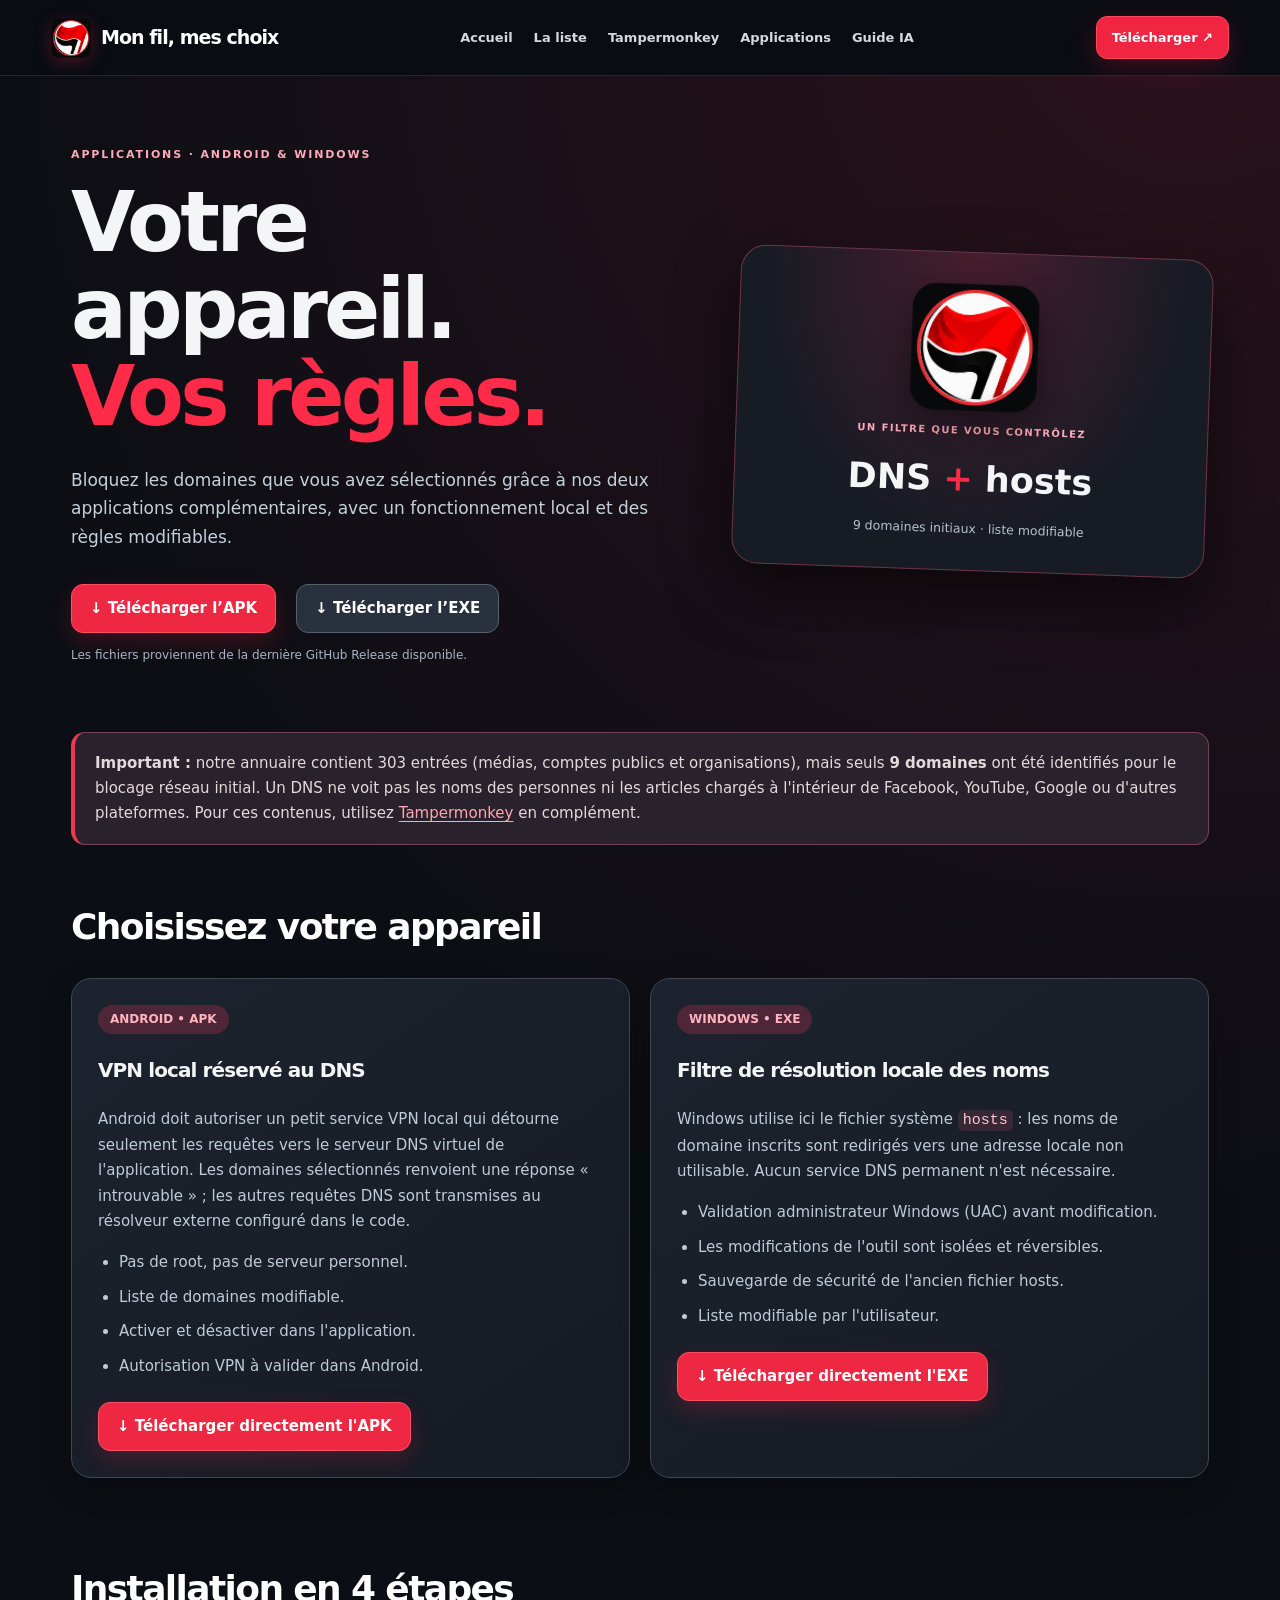
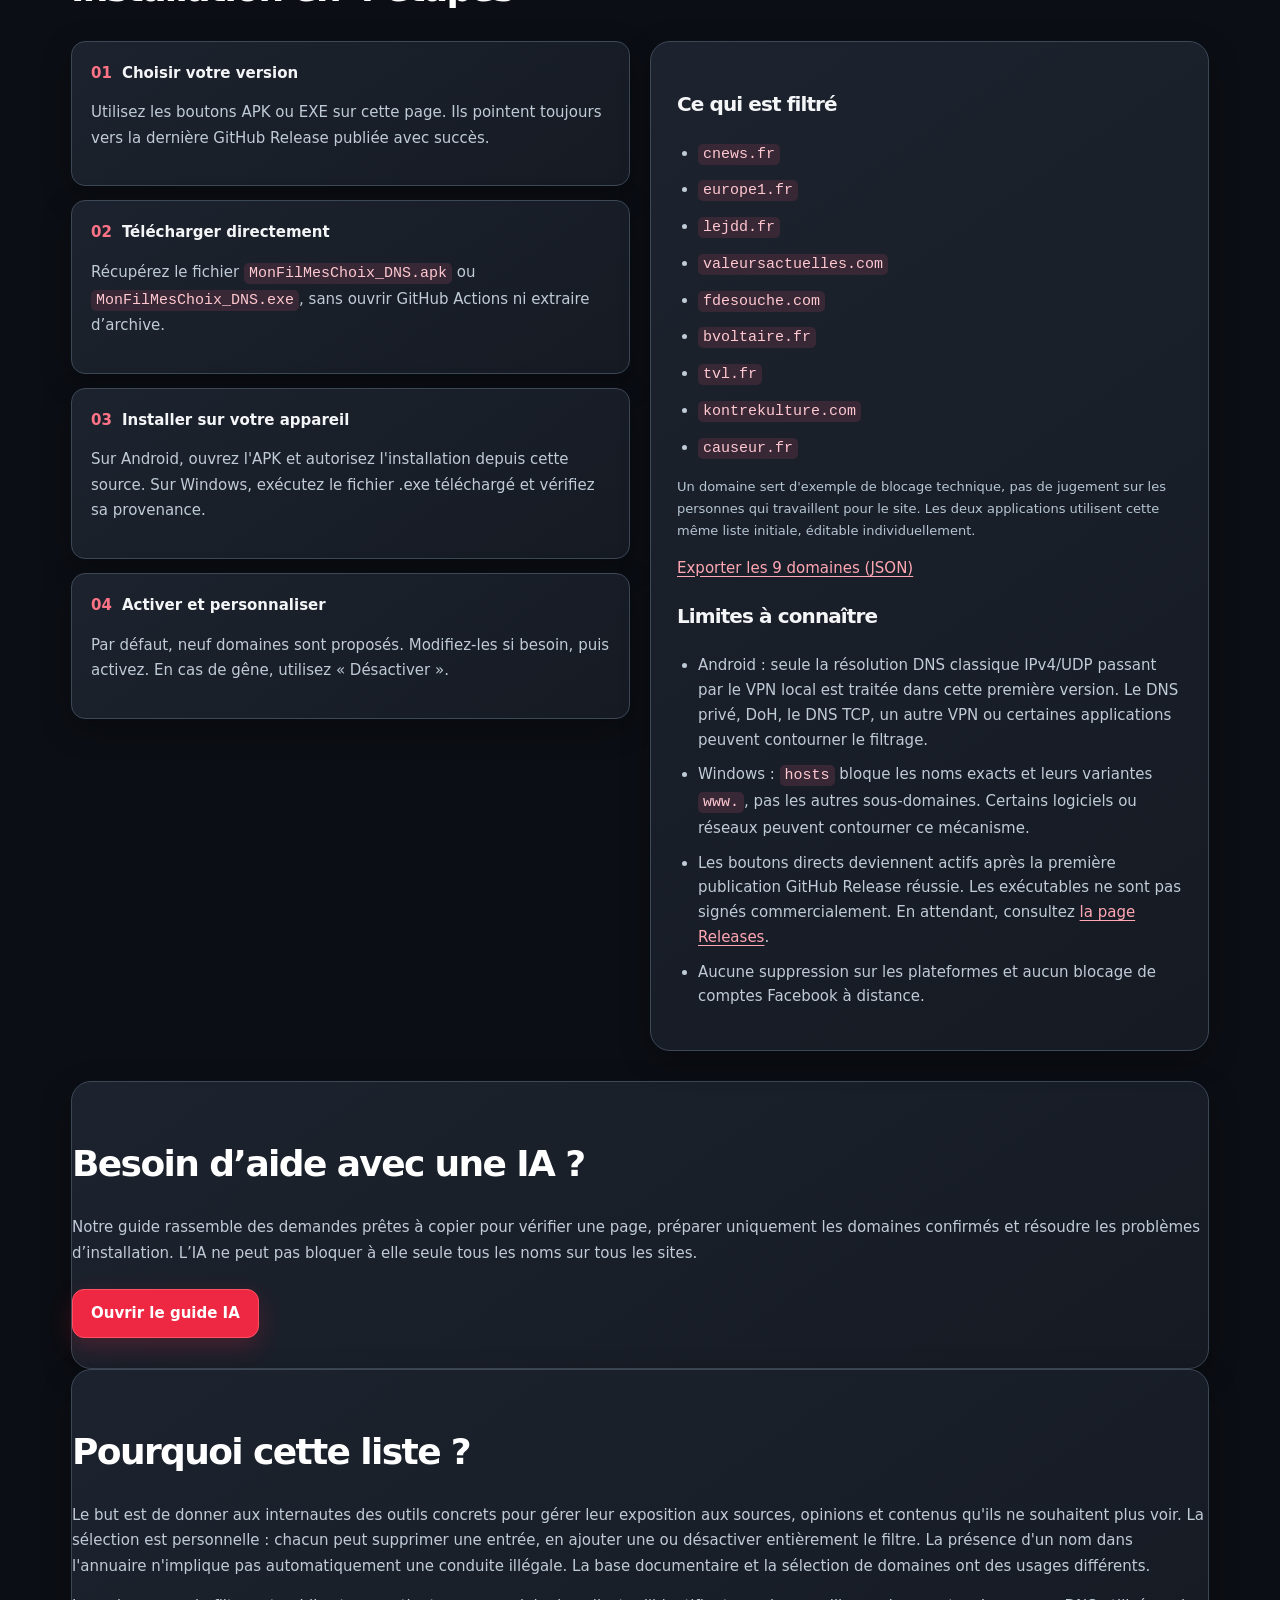
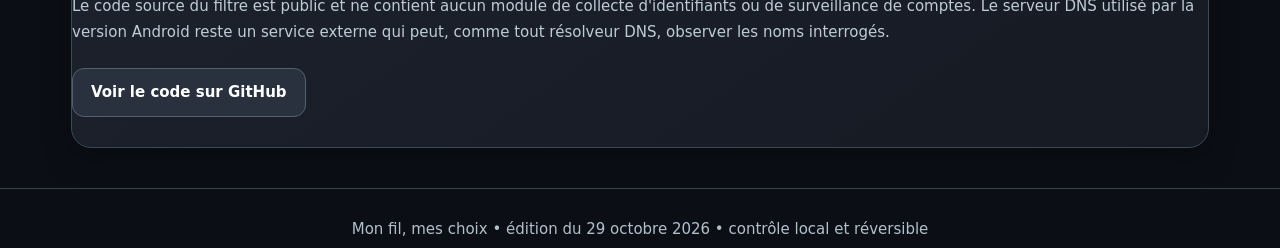
==== site/dns.html @ 210cee13 "v8 - refonte graphique complete du site web" ====
<!doctype html>
<html lang="fr">
<head>
<meta charset="utf-8"><meta name="viewport" content="width=device-width,initial-scale=1">
<title>Applications DNS — Mon fil, mes choix</title>
<link rel="icon" type="image/png" href="./assets/favicon.png">
<meta name="description" content="Installer le filtre de domaines Mon fil, mes choix sur Android et Windows, et comprendre les limites du DNS.">
<style>
:root{color-scheme:dark;--ink:#ecf7ff;--mut:#afc4d0;--mint:#70ebc9;--bg:#0b1320;--panel:#142638;--line:#2b4355}
*{box-sizing:border-box}html{scroll-behavior:smooth}body{margin:0;background:radial-gradient(circle at 90% 0%,#1d4251,transparent 38%),radial-gradient(circle at 0% 20%,#282447,transparent 40%),var(--bg);color:var(--ink);font:16px/1.65 system-ui,Segoe UI,sans-serif}
a{color:var(--mint)}nav,.shell{max-width:1080px;margin:auto;padding:20px 24px}.top{border-bottom:1px solid #39526766;background:#0c1926d9}.top nav{display:flex;justify-content:space-between;gap:12px;align-items:center;flex-wrap:wrap}.logo{font-weight:900;letter-spacing:1px;text-decoration:none;color:#eafbf7}.small{font-size:13px;color:var(--mut)}.eyebrow{color:var(--mint);font-size:12px;letter-spacing:.15em;text-transform:uppercase;font-weight:800}h1{font-size:clamp(35px,6vw,64px);letter-spacing:-.05em;line-height:1.07;max-width:950px;margin:15px 0 24px}h2{font-size:clamp(23px,4vw,36px);letter-spacing:-.025em;line-height:1.2}h3{font-size:20px}p{color:#c2d3dd}.lead{font-size:19px;max-width:740px}.hero{padding-top:72px;padding-bottom:45px}.panel,.card{background:linear-gradient(140deg,#173044ee,#152233ee);border:1px solid var(--line);border-radius:20px;padding:26px}.grid{display:grid;grid-template-columns:repeat(auto-fit,minmax(295px,1fr));gap:20px}.tag{display:inline-block;border-radius:99px;color:#92f4d8;background:#18483f;padding:5px 12px;font-size:12px;font-weight:800}.list{padding-left:21px}.list li{margin-bottom:10px;color:#c9d9e3}.button{display:inline-block;background:var(--mint);border-radius:11px;color:#07241e;padding:12px 18px;text-decoration:none;font-weight:800;margin:8px 10px 0 0}.secondary{background:#2a3e54;color:#fff}.notice{border-left:4px solid #f0bf6a;background:#37301e70;padding:18px 20px;border-radius:7px}.guide{counter-reset:step}.guide section{counter-increment:step;margin-bottom:14px;padding:19px;border:1px solid var(--line);border-radius:14px;background:#142638}.guide section::before{content:'0' counter(step);color:var(--mint);font-weight:900;margin-right:10px}code{background:#172e46;padding:2px 5px;border-radius:5px;color:#b9f5e3}footer{border-top:1px solid var(--line);padding:28px 24px;text-align:center;color:#a4bccc;margin-top:40px}.space{padding:30px 0}@media(max-width:600px){.hero{padding-top:40px}.panel,.card{padding:20px}}
</style>
<meta name="theme-color" content="#0b0e13"><link rel="stylesheet" href="./assets/v8-theme.css">
</head>
<body class="v8 v8-dns">
<header class="v8-header"><div class="v8-wrap v8-header-inner">
  <a class="v8-brand" href="./" aria-label="Mon fil, mes choix — Accueil"><img src="./assets/icone_antifa.png" alt="" width="42" height="42"><span>Mon fil, <strong>mes choix</strong></span></a>
  <nav class="v8-nav" aria-label="Navigation principale"><a href="./">Accueil</a><a href="./#annuaire">La liste</a><a href="./#tampermonkey">Tampermonkey</a><a href="./dns.html">Applications</a><a href="./ia.html">Guide IA</a></nav>
  <a class="v8-header-cta" href="./#applications">Télécharger <span aria-hidden="true">↗</span></a>
  <details class="v8-mobile-nav"><summary aria-label="Ouvrir le menu de navigation"><span></span><span></span><span></span></summary><nav aria-label="Navigation mobile"><a href="./">Accueil</a><a href="./#annuaire">Liste de filtrage</a><a href="./#tampermonkey">Tampermonkey</a><a href="./dns.html">APK et EXE</a><a href="./ia.html">Guide IA</a></nav></details>
</div></header>
<main class="shell">
<header class="hero v8-subhero"><div class="v8-subhero-grid"><div>
 <div class="eyebrow">APPLICATIONS · ANDROID & WINDOWS</div><h1>Votre appareil.<br><em>Vos règles.</em></h1>
 <p class="lead">Bloquez les domaines que vous avez sélectionnés grâce à nos deux applications complémentaires, avec un fonctionnement local et des règles modifiables.</p>
 <div class="v8-subhero-actions"><a class="button" href="https://github.com/janintibo-art/mon-fil-mes-choix/releases/latest/download/MonFilMesChoix_DNS.apk" rel="noopener noreferrer">↓ Télécharger l’APK</a><a class="button secondary" href="https://github.com/janintibo-art/mon-fil-mes-choix/releases/latest/download/MonFilMesChoix_DNS.exe" rel="noopener noreferrer">↓ Télécharger l’EXE</a></div>
 <p class="v8-subhero-small">Les fichiers proviennent de la dernière GitHub Release disponible.</p></div>
 <div class="v8-download-illustration"><img src="./assets/icone_antifa.png" alt="Emblème rouge et noir du projet" width="148" height="148"><span>UN FILTRE QUE VOUS CONTRÔLEZ</span><strong>DNS <i>+</i> hosts</strong><small>9 domaines initiaux · liste modifiable</small></div></div></header>
<div class="notice"><strong>Important :</strong> notre annuaire contient 303 entrées (médias, comptes publics et organisations), mais seuls <strong>9 domaines</strong> ont été identifiés pour le blocage réseau initial. Un DNS ne voit pas les noms des personnes ni les articles chargés à l'intérieur de Facebook, YouTube, Google ou d'autres plateformes. Pour ces contenus, utilisez <a href="./#tampermonkey">Tampermonkey</a> en complément.</div>
<section class="space" id="appareils"><h2>Choisissez votre appareil</h2><div class="grid"><article class="card" id="android"><span class="tag">ANDROID • APK</span><h3>VPN local réservé au DNS</h3><p>Android doit autoriser un petit service VPN local qui détourne seulement les requêtes vers le serveur DNS virtuel de l'application. Les domaines sélectionnés renvoient une réponse « introuvable » ; les autres requêtes DNS sont transmises au résolveur externe configuré dans le code.</p><ul class="list"><li>Pas de root, pas de serveur personnel.</li><li>Liste de domaines modifiable.</li><li>Activer et désactiver dans l'application.</li><li>Autorisation VPN à valider dans Android.</li></ul><a class="button" href="https://github.com/janintibo-art/mon-fil-mes-choix/releases/latest/download/MonFilMesChoix_DNS.apk" rel="noopener noreferrer">↓ Télécharger directement l'APK</a></article><article class="card" id="windows"><span class="tag">WINDOWS • EXE</span><h3>Filtre de résolution locale des noms</h3><p>Windows utilise ici le fichier système <code>hosts</code> : les noms de domaine inscrits sont redirigés vers une adresse locale non utilisable. Aucun service DNS permanent n'est nécessaire.</p><ul class="list"><li>Validation administrateur Windows (UAC) avant modification.</li><li>Les modifications de l'outil sont isolées et réversibles.</li><li>Sauvegarde de sécurité de l'ancien fichier hosts.</li><li>Liste modifiable par l'utilisateur.</li></ul><a class="button" href="https://github.com/janintibo-art/mon-fil-mes-choix/releases/latest/download/MonFilMesChoix_DNS.exe" rel="noopener noreferrer">↓ Télécharger directement l'EXE</a></article></div></section>
<section class="space"><h2>Installation en 4 étapes</h2><div class="grid"><div class="guide"><section><strong>Choisir votre version</strong><p>Utilisez les boutons APK ou EXE sur cette page. Ils pointent toujours vers la dernière GitHub Release publiée avec succès.</p></section><section><strong>Télécharger directement</strong><p>Récupérez le fichier <code>MonFilMesChoix_DNS.apk</code> ou <code>MonFilMesChoix_DNS.exe</code>, sans ouvrir GitHub Actions ni extraire d’archive.</p></section><section><strong>Installer sur votre appareil</strong><p>Sur Android, ouvrez l'APK et autorisez l'installation depuis cette source. Sur Windows, exécutez le fichier .exe téléchargé et vérifiez sa provenance.</p></section><section><strong>Activer et personnaliser</strong><p>Par défaut, neuf domaines sont proposés. Modifiez-les si besoin, puis activez. En cas de gêne, utilisez « Désactiver ».</p></section></div><div class="panel"><h3>Ce qui est filtré</h3><div id="domains"></div><p class="small">Un domaine sert d'exemple de blocage technique, pas de jugement sur les personnes qui travaillent pour le site. Les deux applications utilisent cette même liste initiale, éditable individuellement.</p><a href="./domaines_v1.json" download>Exporter les 9 domaines (JSON)</a><h3>Limites à connaître</h3><ul class="list"><li>Android : seule la résolution DNS classique IPv4/UDP passant par le VPN local est traitée dans cette première version. Le DNS privé, DoH, le DNS TCP, un autre VPN ou certaines applications peuvent contourner le filtrage.</li><li>Windows : <code>hosts</code> bloque les noms exacts et leurs variantes <code>www.</code>, pas les autres sous-domaines. Certains logiciels ou réseaux peuvent contourner ce mécanisme.</li><li>Les boutons directs deviennent actifs après la première publication GitHub Release réussie. Les exécutables ne sont pas signés commercialement. En attendant, consultez <a href="https://github.com/janintibo-art/mon-fil-mes-choix/releases">la page Releases</a>.</li><li>Aucune suppression sur les plateformes et aucun blocage de comptes Facebook à distance.</li></ul></div></div></section>
<section class="space panel"><h2>Besoin d’aide avec une IA ?</h2><p>Notre guide rassemble des demandes prêtes à copier pour vérifier une page, préparer uniquement les domaines confirmés et résoudre les problèmes d’installation. L’IA ne peut pas bloquer à elle seule tous les noms sur tous les sites.</p><a class="button" href="./ia.html">Ouvrir le guide IA</a></section>
<section class="space panel"><h2>Pourquoi cette liste ?</h2><p>Le but est de donner aux internautes des outils concrets pour gérer leur exposition aux sources, opinions et contenus qu'ils ne souhaitent plus voir. La sélection est personnelle : chacun peut supprimer une entrée, en ajouter une ou désactiver entièrement le filtre. La présence d'un nom dans l'annuaire n'implique pas automatiquement une conduite illégale. La base documentaire et la sélection de domaines ont des usages différents.</p><p>Le code source du filtre est public et ne contient aucun module de collecte d'identifiants ou de surveillance de comptes. Le serveur DNS utilisé par la version Android reste un service externe qui peut, comme tout résolveur DNS, observer les noms interrogés.</p><a class="button secondary" href="https://github.com/janintibo-art/mon-fil-mes-choix">Voir le code sur GitHub</a></section>
</main><footer>Mon fil, mes choix • édition du 29 octobre 2026 • contrôle local et réversible</footer>
<script>
fetch('./domaines_v1.json').then(r=>r.json()).then(items=>{document.getElementById('domains').innerHTML='<ul class="list">'+items.map(x=>'<li><code>'+String(x.host).replaceAll('&','&amp;').replaceAll('<','&lt;')+'</code></li>').join('')+'</ul>';}).catch(()=>{document.getElementById('domains').textContent='La liste de domaines est disponible dans le dépôt GitHub.';});
</script>
</body></html>
---- site/assets/v8-theme.css ----
/* MON FIL, MES CHOIX — V8. Un thème partage entre les trois pages. */
:root{color-scheme:dark;--bg:#0b0e14;--ink:#f4f5f7;--mid:#aeb9c5;--paper:#171d26;--line:#39424e;--navy:#090c12;--lime:#ef2943;--teal:#ff687c;--shadow:0 22px 55px #0005}
html{scroll-behavior:smooth;scroll-padding-top:90px}
body.v8{background:radial-gradient(circle at 94% 0,#48152238,transparent 35%),#0b0e14;color:#f4f5f7;font:15px/1.65 system-ui,-apple-system,"Segoe UI",sans-serif;min-width:320px}
body.v8 *{box-sizing:border-box}
body.v8 a{color:#ffa7b3;text-underline-offset:3px}
body.v8 h1,body.v8 h2,body.v8 h3{font-family:system-ui,-apple-system,"Segoe UI",sans-serif;font-weight:850;letter-spacing:-.045em}
body.v8 h2{color:#fff}body.v8 p{line-height:1.7}
body.v8 :is(a,button,input,select,summary,textarea):focus-visible{outline:3px solid #ff8395;outline-offset:3px}
.v8-header{position:sticky;top:0;z-index:60;background:#0a0d13f2;border-bottom:1px solid #ffffff1c;backdrop-filter:blur(19px)}
.v8-wrap{max-width:1230px;margin:auto;padding:0 26px}
.v8-header-inner{min-height:75px;display:flex;gap:20px;align-items:center;justify-content:space-between}
.v8-brand{display:flex;align-items:center;gap:10px;color:#fff!important;text-decoration:none!important;font-size:19px;letter-spacing:-.05em;font-weight:850;white-space:nowrap}
.v8-brand img{width:40px;height:40px;object-fit:contain;filter:drop-shadow(0 4px 8px #fa293f40)}
.v8-nav{display:flex;gap:21px;align-items:center}.v8-nav a{color:#d5d8e0!important;font-size:13px;font-weight:700;text-decoration:none;white-space:nowrap}.v8-nav a:hover{color:#fff!important}
.v8-header-cta{background:#ef2541;border:1px solid #ff475e;border-radius:11px;padding:10px 15px;color:white!important;text-decoration:none!important;font-size:13px;font-weight:800;white-space:nowrap;box-shadow:0 9px 26px #f51d3e35}
.v8-mobile-nav{position:relative;display:none}.v8-mobile-nav summary{list-style:none;cursor:pointer;border:1px solid #515762;border-radius:10px;width:43px;height:40px;display:grid;place-content:center;gap:5px}.v8-mobile-nav summary::-webkit-details-marker{display:none}.v8-mobile-nav summary span{display:block;background:#fff;border-radius:3px;width:19px;height:2px}
.v8-mobile-nav nav{position:absolute;right:0;top:49px;min-width:220px;display:grid;gap:3px;padding:10px;background:#20252f;border-radius:13px;border:1px solid #4c525e;box-shadow:0 22px 44px #000a}.v8-mobile-nav nav a{display:block;color:#fff!important;text-decoration:none;padding:10px;border-radius:7px}.v8-mobile-nav nav a:hover{background:#ffffff15}
/* ACCUEIL / BANNIERE */
.v8-home .shell{max-width:1230px}.v8-home .hero{position:relative;overflow:hidden;background:radial-gradient(ellipse at 78% 44%,#b319324f,transparent 47%),linear-gradient(115deg,#080b11,#16131c 75%,#38111a)}
.v8-home .hero:before{content:"";position:absolute;inset:0;pointer-events:none;background:repeating-linear-gradient(145deg,transparent 0 90px,#d2293810 92px 93px)}
.v8-home .hero-in.v8-hero-grid{display:grid;grid-template-columns:1.1fr .9fr;align-items:center;gap:34px;padding:84px 0 102px}.v8-home .hero-in:after{display:none}
.v8-home .eyebrow,.v8 .eyebrow{color:#ffaab6;letter-spacing:.17em;font-size:11px}.v8-home .eyebrow:before,.v8 .eyebrow:before{background:#fd334d}
.v8-home .hero h1{font-size:clamp(60px,8.4vw,112px);line-height:.98;letter-spacing:-.09em;max-width:none;margin:20px 0 23px;font-weight:950;text-shadow:0 8px 40px #0006}.v8-home .hero h1 em,.v8-subhero h1 em{font-style:normal;color:#ff2b48}
.v8-home .hero-lead{font-size:17px;max-width:620px;color:#d0d5e0;line-height:1.72}.v8-home .hero-lead strong{color:#fff}.v8-home .hero-actions{display:flex;flex-wrap:wrap;gap:10px}
body.v8 .btn{border-radius:11px;font-weight:800;font-size:13px;min-height:47px;transition:transform .2s,filter .2s}body.v8 .btn:hover{transform:translateY(-2px);filter:brightness(1.1)}
body.v8 .btn-primary{color:#fff;background:#ed2541;border:1px solid #fb4d61;box-shadow:0 10px 26px #f52a4036}body.v8 .btn-ghost,body.v8 .btn-outline-white{color:#fff;border:1px solid #65717c;background:#202631}
.v8-hero-foot{display:flex;flex-wrap:wrap;gap:8px 20px;color:#b4becb;font-size:12px;font-weight:700;margin-top:30px}
.v8-hero-visual{min-height:430px;position:relative;display:grid;place-items:center}.v8-flag-glow{position:absolute;inset:5%;background:radial-gradient(ellipse,#dd263d80,transparent 67%);filter:blur(40px)}
.v8-monitor{position:relative;width:min(100%,453px);transform:perspective(1000px) rotateY(-7deg);background:linear-gradient(160deg,#1d2430,#0d1118);border:1px solid #667080;border-radius:23px;overflow:hidden;box-shadow:0 30px 76px #000a,0 0 0 7px #0e1219,0 0 64px #ef284138}
.v8-window-head{height:42px;background:#10151d;border-bottom:1px solid #3b4350;padding:0 14px;display:flex;align-items:center;justify-content:space-between;font-size:11px;font-weight:750;color:#d0d8e0}.v8-window-dots{display:flex;gap:5px}.v8-window-dots i{width:9px;height:9px;background:#ff3150;border-radius:50%}.v8-window-dots i:nth-child(2){background:#edbe5a}.v8-window-dots i:nth-child(3){background:#66727f}
.v8-window-content{padding:22px}.v8-window-title{display:flex;gap:15px;align-items:center;margin-bottom:17px}.v8-window-title img{object-fit:contain;background:#0d1015;border:1px solid #434b56;border-radius:15px}.v8-window-title strong{display:block;font-size:23px;line-height:1.15;letter-spacing:-.04em}.v8-window-title small{display:block;color:#acb9c7;font-size:11px;margin-top:6px}
.v8-visual-rule{display:flex;align-items:center;gap:12px;background:#202832;border:1px solid #3f4954;border-radius:12px;padding:12px;margin:10px 0}.v8-visual-square{width:37px;height:37px;display:grid;place-items:center;flex-shrink:0;border-radius:9px;color:#ffb4c0;background:#542535;border:1px solid #753547;font-size:12px;font-weight:900}.v8-visual-rule strong{display:block;font-size:12px}.v8-visual-rule small{display:block;color:#acb8c5;font-size:10px;margin-top:3px}.v8-visual-arrow{margin-left:auto;color:#fd6e7f;font-size:21px}
.v8-float-note{position:absolute;right:0;bottom:-7px;background:#161a22;border:1px solid #555f6c;border-radius:30px;padding:8px 12px;color:#ccd5df;font-size:10px;box-shadow:0 12px 30px #0009}.v8-tiny-dot{display:inline-block;width:7px;height:7px;border-radius:100%;background:#ff304d;margin-right:7px}
/* QUATRE MODULES */
.v8-feature-section{padding:35px 0}.v8-section-top h2{font-size:clamp(29px,3.6vw,42px);margin:6px 0}.v8-section-top p{color:#adb7c4;margin:0 0 20px}.v8-feature-grid{display:grid;grid-template-columns:repeat(4,minmax(0,1fr));gap:14px}
.v8-feature-card{--accent:#fa4358;--glow:#662537;display:flex;flex-direction:column;gap:9px;min-height:271px;padding:20px;background:radial-gradient(ellipse at 0 0,var(--glow),transparent 54%),linear-gradient(150deg,#20262f,#121720);border:1px solid #3c434d;border-radius:18px;text-decoration:none!important;color:#b7c2cf!important;box-shadow:0 17px 37px #0004;transition:transform .2s,border-color .2s}.v8-feature-card:hover{transform:translateY(-4px);border-color:var(--accent)}
.v8-feature-card.card-violet{--accent:#b38aff;--glow:#322357}.v8-feature-card.card-green{--accent:#61d5ad;--glow:#104e42}.v8-feature-card.card-blue{--accent:#6faefa;--glow:#163b61}
.v8-feature-icon{display:grid;place-items:center;width:49px;height:49px;background:var(--glow);border:1px solid #ffffff35;border-radius:12px;color:#fff;font-size:26px;font-weight:950}.v8-feature-caption{font-size:10px;font-weight:900;letter-spacing:.13em;color:var(--accent)}.v8-feature-card>strong{color:#fff;font-size:18px;line-height:1.3;letter-spacing:-.04em}.v8-feature-card>span:not(.v8-feature-link):not(.v8-feature-icon):not(.v8-feature-caption){font-size:12px;line-height:1.6}.v8-feature-link{margin-top:auto;display:flex;justify-content:space-between;align-items:center;color:var(--accent)!important;font-size:12px;font-weight:850;padding-top:12px}.v8-feature-link b{font-size:19px}
/* SECTIONS EXISTANTES, LOGIQUE INCHANGEE */
.v8-home .paper,.v8-home .stat{background:linear-gradient(145deg,#1c222c,#131820);border:1px solid #3c4652;border-radius:19px;color:#edf0f5;box-shadow:0 15px 45px #0005}.v8-home .intro-grid{margin-top:15px;gap:17px}.v8-home .intro-card,.v8-home .note-card{padding:29px}.v8-home .note-card{background:linear-gradient(145deg,#331b25,#151923)}
.v8-home .kicker,.v8 .kicker{color:#ff8695}.v8-home .intro-card p,.v8-home .note-card p,.v8-home .rule{color:#b7c2cd}.v8-home .rule .num{background:#542635;color:#ffb3bc}.v8-home .stat strong{color:#fff}.v8-home .stat span{color:#b1bcc7}
.v8-home .section{padding:50px 0 8px}.v8-home .section-header h2{font-size:clamp(28px,3.5vw,42px)}.v8-home .section-intro{color:#adbac8}
.v8-home .how-card{min-height:255px}.v8-home .how-card p{color:#bec7d2}.v8-home .how-step{background:#572333;color:#ffc1c8;border-color:#754457}.v8-home .how-card a,.v8-home .entry-source a{color:#ff9aa7}
.v8-home .install-band{background:radial-gradient(circle at 88% 0,#ac1b3c55,transparent 50%),linear-gradient(115deg,#281820,#121824);border:1px solid #693848;box-shadow:0 18px 46px #0006}.v8-home .install-band p{color:#ccd3db}.v8-home .notice-note{background:#241d26;color:#d6ccd1;border:1px solid #62404c;border-left:4px solid #ed2c47}
.v8-home #ia-guidage .paper{border-color:#76374b!important}.v8-home .toolbar{top:78px;background:#171c26;box-shadow:0 9px 36px #0008}.v8-home .control label{color:#c3cdd8}.v8-home input[type=search],.v8-home select{background:#0f141c;color:#f4f5f7;border:1px solid #535d6c}.v8-home input::placeholder{color:#8896a6}
.v8-home .resultsbar,.v8-home .entry-meta,.v8-home .group-caption{color:#b4c1cd}.v8-home .resultsbar b{color:#fff}.v8-home .group{background:#161c25;border:1px solid #434c58;box-shadow:0 10px 30px #0003}.v8-home .group-title,.v8-home .entry-title{color:#fff}.v8-home .group-count{background:#313844;color:#e4e9f0}.v8-home .chev{border-color:#d9dce4}.v8-home .entries{background:#121820}.v8-home .entry{border-color:#343c47}.v8-home .entry-context{color:#bfccd6}.v8-home .slim{background:#222a35;color:#d0d9e1}
body.v8 .btn-light{background:#29313c;border:1px solid #586472;color:#fff}.v8-home .disclaimer{border:1px solid #563b46;border-left:4px solid #ee314a;background:#191f29;border-radius:15px;color:#bfcad4}.v8-home .disclaimer h3{color:#fff}.v8-home .disclaimer a{color:#ff9ea9}.v8-home footer{background:#0a0c11;border-top:1px solid #3d414c}.v8-home footer p{color:#b9c5d1}.v8-home footer a{color:#ffa9b4}
/* PAGE APPLICATIONS */
.v8-dns{background:radial-gradient(circle at 93% 0,#50152677,transparent 35%),#0b0e14!important;color:#f3f5f7!important}.v8-dns .shell{max-width:1190px;padding:0 26px}.v8-dns .v8-subhero{background:transparent;padding:70px 0 55px}
.v8-subhero-grid{display:grid;grid-template-columns:1fr .75fr;align-items:center;gap:35px}.v8-subhero h1{font-size:clamp(46px,6.6vw,83px);line-height:1.05;letter-spacing:-.075em;margin:15px 0 25px;max-width:700px}.v8-subhero .lead{font-size:17px;color:#c6d0da}.v8-subhero-actions{display:flex;gap:10px;flex-wrap:wrap;margin-top:24px}.v8-dns .button{background:#ee2843;color:#fff;display:inline-flex;align-items:center;justify-content:center;text-decoration:none;font-weight:850;border:1px solid #ff5065;min-height:46px;border-radius:12px;padding:11px 18px;box-shadow:0 9px 23px #fa234332}.v8-dns .button.secondary{background:#29313e;border-color:#56616f;box-shadow:none}.v8-subhero-small{font-size:12px;color:#a7b5c5!important}
.v8-download-illustration{min-height:300px;border:1px solid #6d3549;border-radius:26px;display:flex;flex-direction:column;align-items:center;justify-content:center;text-align:center;gap:11px;background:radial-gradient(ellipse at 50% 0,#bf23484c,transparent 65%),#171b24;box-shadow:0 25px 60px #0008;transform:rotate(2deg);padding:30px}.v8-download-illustration img{width:129px;height:129px;object-fit:contain;filter:drop-shadow(0 12px 20px #0007)}.v8-download-illustration span{color:#ffacb8;font-weight:900;font-size:10px;letter-spacing:.14em}.v8-download-illustration strong{font-size:35px}.v8-download-illustration i{font-style:normal;color:#ff2c48}.v8-download-illustration small{color:#b5c1ce}
.v8-dns .notice{background:#29212b;border:1px solid #744454;border-left:4px solid #ee3851;color:#e5d9dc;border-radius:14px}.v8-dns .panel,.v8-dns .card,.v8-dns .guide section{background:linear-gradient(145deg,#1d232e,#151a23);border:1px solid #3d4856;color:#f4f5f7;box-shadow:0 10px 30px #0004}.v8-dns p,.v8-dns .list li{color:#bfcbd7}.v8-dns .tag{background:#4e2637;color:#ffb3bf}.v8-dns .guide section:before{color:#ff7387}.v8-dns code{background:#382735;color:#ffc8d0}.v8-dns .small{color:#b6c6d4}.v8-dns footer{background:#0b0e14;border-top:1px solid #38424c;color:#b2c0cc}
/* GUIDE IA */
.v8-ai{background:#0b0e14!important;color:#f4f5f7!important}.v8-ai .hero{background:radial-gradient(circle at 84% 27%,#ac284555,transparent 44%),linear-gradient(135deg,#1c222c,#0c0f15);border-bottom:1px solid #383e49;padding:74px 0 84px}.v8-ai .hero h1{font-family:system-ui,sans-serif;font-weight:900;font-size:clamp(45px,6.8vw,79px);letter-spacing:-.075em;max-width:950px}.v8-ai .hero .lead{color:#ced7df}.v8-ai .btn{background:#ed2a45;border-color:#f84e65;color:#fff}.v8-ai .btn.secondary{background:#28313d;border-color:#526172;color:white}.v8-ai .section h2{font-family:system-ui,sans-serif;font-weight:850}.v8-ai .card,.v8-ai .tool{background:linear-gradient(145deg,#1c242e,#141a22);border:1px solid #414b56;color:#fff;box-shadow:0 10px 28px #0004}.v8-ai .card p,.v8-ai .tool li{color:#c4cdd9}.v8-ai .step-number{background:#5a2636;color:#ffc6cf}.v8-ai .tool .label{color:#ffacb8}.v8-ai .prompt-card{background:#1b212a;border:1px solid #474f5b;color:#fff}.v8-ai .prompt-card p{color:#c8d2dd}.v8-ai .prompt-card .type{color:#ff96a5}.v8-ai .prompt-card textarea{background:#111720;color:#f3f5f7;border:1px solid #536071}.v8-ai .notice{background:#301e28;color:#f2d3d8;border-left-color:#ef324e}.v8-ai .footer{background:#0c0e14;border-top:1px solid #393e49;color:#b3c1ca}.v8-ai .footer a{color:#ffabb8}
@media(max-width:1080px){.v8-header-inner{gap:13px}.v8-nav{gap:12px}.v8-brand{font-size:17px}.v8-header-cta{padding:9px 11px}.v8-home .hero-in.v8-hero-grid{gap:14px}.v8-home .hero h1{font-size:clamp(61px,8.5vw,90px)}.v8-feature-grid{grid-template-columns:repeat(2,minmax(0,1fr))}.v8-feature-card{min-height:225px}}
@media(max-width:810px){.v8-nav,.v8-header-cta{display:none}.v8-mobile-nav{display:block;margin-left:auto}.v8-header-inner{min-height:68px}.v8-home .hero-in.v8-hero-grid{grid-template-columns:1fr;gap:27px;padding:57px 17px 64px}.v8-hero-visual{min-height:340px}.v8-monitor{transform:none;max-width:465px}.v8-subhero-grid{grid-template-columns:1fr}.v8-download-illustration{min-height:215px;transform:none}.v8-ai .hero{padding:54px 0 63px}}
@media(max-width:540px){.v8-wrap,.v8-home .shell,.v8-dns .shell{padding-left:16px;padding-right:16px}.v8-header-inner{min-height:64px}.v8-brand{font-size:17px}.v8-brand img{width:36px;height:36px}.v8-home .hero-in.v8-hero-grid{padding:48px 16px 55px;gap:22px}.v8-home .hero h1{font-size:clamp(57px,14vw,74px)}.v8-home .hero-lead{font-size:15px}.v8-home .hero-actions .btn{flex:1 1 calc(50% - 10px);padding:10px 7px;white-space:nowrap;font-size:12px}.v8-home .hero-actions .btn:last-child{flex-basis:100%}.v8-hero-foot{font-size:10px;gap:7px 10px}.v8-hero-visual{min-height:0;padding-bottom:24px}.v8-monitor{width:100%}.v8-window-content{padding:15px}.v8-window-title img{width:54px;height:54px}.v8-window-title strong{font-size:19px}.v8-float-note{bottom:0;right:0;font-size:9px}.v8-feature-grid{grid-template-columns:1fr}.v8-feature-card{min-height:192px}.v8-home .intro-grid{margin-top:10px}.v8-home .intro-card,.v8-home .note-card{padding:21px}.v8-home .toolbar{position:static}.v8-home .stat{padding:13px}.v8-home .stats{gap:7px}.v8-home .stat strong{font-size:24px}.v8-home .stat span{font-size:10px}.v8-home .group-head{padding:15px}.v8-home .group-title{font-size:15px}.v8-dns .v8-subhero{padding-top:45px}.v8-subhero h1{font-size:clamp(46px,11.4vw,65px)}.v8-dns .button{width:100%}.v8-ai .wrap{width:calc(100% - 34px)}}
@media(prefers-reduced-motion:reduce){*,*:before,*:after{scroll-behavior:auto!important;transition:none!important}}
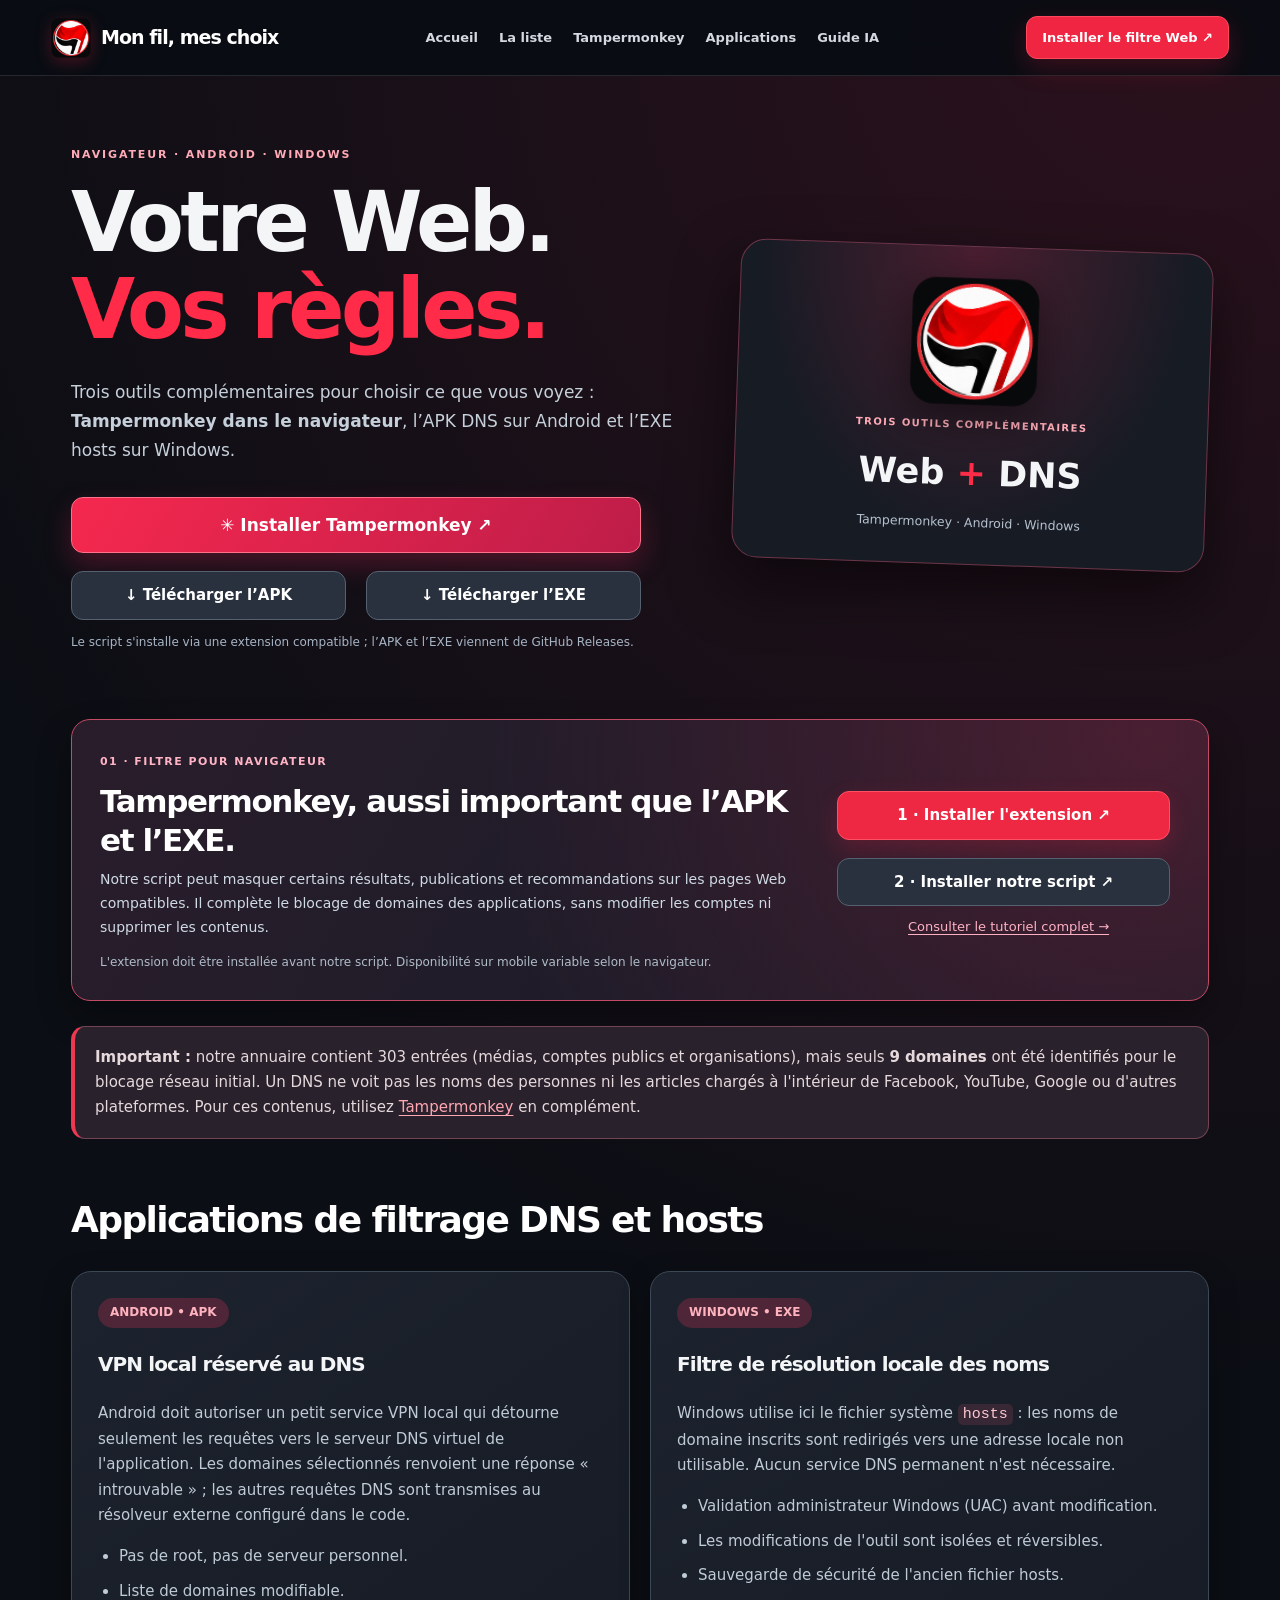
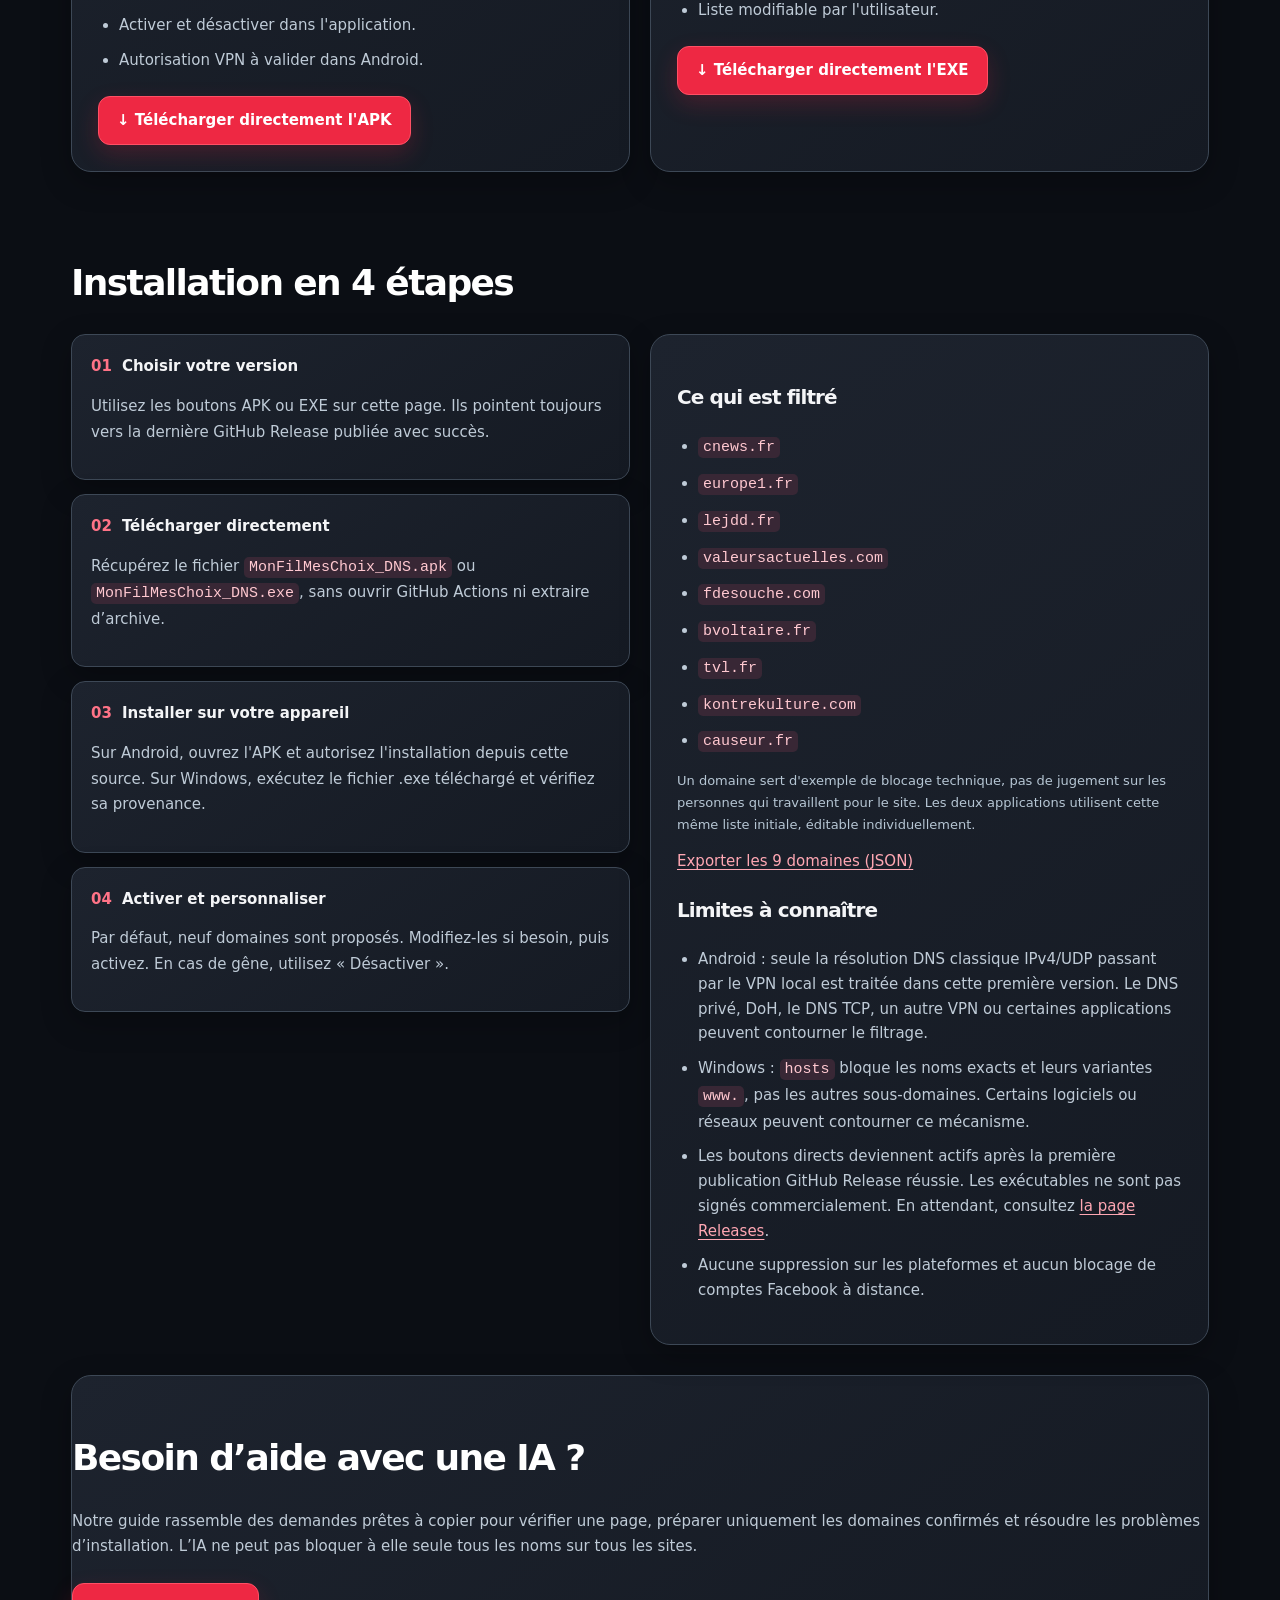
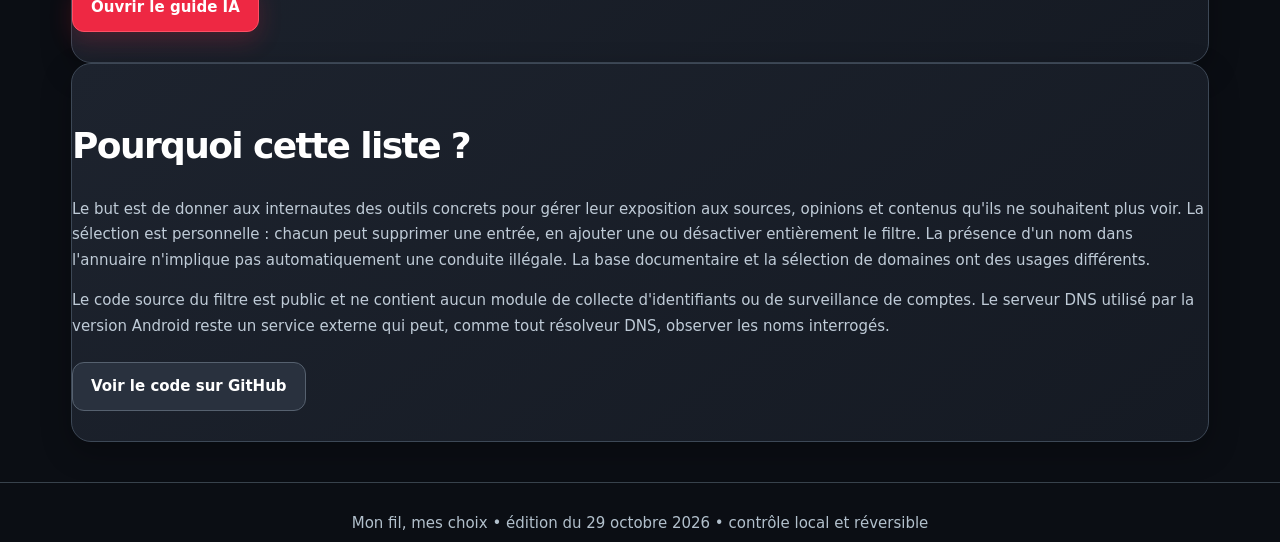
==== commit 45c0dd8e: "v10 - mise en avant de Tampermonkey" ====
--- a/site/dns.html
+++ b/site/dns.html
@@ -12,22 +12,26 @@
 </style>
 <meta name="theme-color" content="#0b0e13"><link rel="stylesheet" href="./assets/v8-theme.css">
 </head>
-<body class="v8 v8-dns">
+<body class="v8 v8-dns v10-dns">
 <header class="v8-header"><div class="v8-wrap v8-header-inner">
   <a class="v8-brand" href="./" aria-label="Mon fil, mes choix — Accueil"><img src="./assets/icone_antifa.png" alt="" width="42" height="42"><span>Mon fil, <strong>mes choix</strong></span></a>
   <nav class="v8-nav" aria-label="Navigation principale"><a href="./">Accueil</a><a href="./#annuaire">La liste</a><a href="./#tampermonkey">Tampermonkey</a><a href="./dns.html">Applications</a><a href="./ia.html">Guide IA</a></nav>
-  <a class="v8-header-cta" href="./#applications">Télécharger <span aria-hidden="true">↗</span></a>
+  <a class="v8-header-cta" href="./#tampermonkey">Installer le filtre Web <span aria-hidden="true">↗</span></a>
   <details class="v8-mobile-nav"><summary aria-label="Ouvrir le menu de navigation"><span></span><span></span><span></span></summary><nav aria-label="Navigation mobile"><a href="./">Accueil</a><a href="./#annuaire">Liste de filtrage</a><a href="./#tampermonkey">Tampermonkey</a><a href="./dns.html">APK et EXE</a><a href="./ia.html">Guide IA</a></nav></details>
 </div></header>
 <main class="shell">
 <header class="hero v8-subhero"><div class="v8-subhero-grid"><div>
- <div class="eyebrow">APPLICATIONS · ANDROID & WINDOWS</div><h1>Votre appareil.<br><em>Vos règles.</em></h1>
- <p class="lead">Bloquez les domaines que vous avez sélectionnés grâce à nos deux applications complémentaires, avec un fonctionnement local et des règles modifiables.</p>
- <div class="v8-subhero-actions"><a class="button" href="https://github.com/janintibo-art/mon-fil-mes-choix/releases/latest/download/MonFilMesChoix_DNS.apk" rel="noopener noreferrer">↓ Télécharger l’APK</a><a class="button secondary" href="https://github.com/janintibo-art/mon-fil-mes-choix/releases/latest/download/MonFilMesChoix_DNS.exe" rel="noopener noreferrer">↓ Télécharger l’EXE</a></div>
- <p class="v8-subhero-small">Les fichiers proviennent de la dernière GitHub Release disponible.</p></div>
- <div class="v8-download-illustration"><img src="./assets/icone_antifa.png" alt="Emblème rouge et noir du projet" width="148" height="148"><span>UN FILTRE QUE VOUS CONTRÔLEZ</span><strong>DNS <i>+</i> hosts</strong><small>9 domaines initiaux · liste modifiable</small></div></div></header>
+ <div class="eyebrow">NAVIGATEUR · ANDROID · WINDOWS</div><h1>Votre Web.<br><em>Vos règles.</em></h1>
+ <p class="lead">Trois outils complémentaires pour choisir ce que vous voyez : <strong>Tampermonkey dans le navigateur</strong>, l’APK DNS sur Android et l’EXE hosts sur Windows.</p>
+ <div class="v8-subhero-actions v10-dns-actions"><a class="button v10-browser-button" href="./#tampermonkey">✳ Installer Tampermonkey ↗</a><a class="button secondary" href="https://github.com/janintibo-art/mon-fil-mes-choix/releases/latest/download/MonFilMesChoix_DNS.apk" rel="noopener noreferrer">↓ Télécharger l’APK</a><a class="button secondary" href="https://github.com/janintibo-art/mon-fil-mes-choix/releases/latest/download/MonFilMesChoix_DNS.exe" rel="noopener noreferrer">↓ Télécharger l’EXE</a></div>
+ <p class="v8-subhero-small">Le script s'installe via une extension compatible ; l’APK et l’EXE viennent de GitHub Releases.</p></div>
+ <div class="v8-download-illustration"><img src="./assets/icone_antifa.png" alt="Emblème rouge et noir du projet" width="148" height="148"><span>TROIS OUTILS COMPLÉMENTAIRES</span><strong>Web <i>+</i> DNS</strong><small>Tampermonkey · Android · Windows</small></div></div></header>
+<section class="v10-browser-highlight" aria-labelledby="v10-browser-title">
+ <div><span class="v10-tool-num">01 · FILTRE POUR NAVIGATEUR</span><h2 id="v10-browser-title">Tampermonkey, aussi important que l’APK et l’EXE.</h2><p>Notre script peut masquer certains résultats, publications et recommandations sur les pages Web compatibles. Il complète le blocage de domaines des applications, sans modifier les comptes ni supprimer les contenus.</p><p class="v10-browser-note">L'extension doit être installée avant notre script. Disponibilité sur mobile variable selon le navigateur.</p></div>
+ <div class="v10-browser-links"><a class="button" href="https://www.tampermonkey.net/" target="_blank" rel="noopener noreferrer">1 · Installer l'extension ↗</a><a class="button secondary" href="./tampermonkey/mon-fil-mes-choix.user.js">2 · Installer notre script ↗</a><a class="v10-browser-guide" href="./#tampermonkey">Consulter le tutoriel complet →</a></div>
+</section>
 <div class="notice"><strong>Important :</strong> notre annuaire contient 303 entrées (médias, comptes publics et organisations), mais seuls <strong>9 domaines</strong> ont été identifiés pour le blocage réseau initial. Un DNS ne voit pas les noms des personnes ni les articles chargés à l'intérieur de Facebook, YouTube, Google ou d'autres plateformes. Pour ces contenus, utilisez <a href="./#tampermonkey">Tampermonkey</a> en complément.</div>
-<section class="space" id="appareils"><h2>Choisissez votre appareil</h2><div class="grid"><article class="card" id="android"><span class="tag">ANDROID • APK</span><h3>VPN local réservé au DNS</h3><p>Android doit autoriser un petit service VPN local qui détourne seulement les requêtes vers le serveur DNS virtuel de l'application. Les domaines sélectionnés renvoient une réponse « introuvable » ; les autres requêtes DNS sont transmises au résolveur externe configuré dans le code.</p><ul class="list"><li>Pas de root, pas de serveur personnel.</li><li>Liste de domaines modifiable.</li><li>Activer et désactiver dans l'application.</li><li>Autorisation VPN à valider dans Android.</li></ul><a class="button" href="https://github.com/janintibo-art/mon-fil-mes-choix/releases/latest/download/MonFilMesChoix_DNS.apk" rel="noopener noreferrer">↓ Télécharger directement l'APK</a></article><article class="card" id="windows"><span class="tag">WINDOWS • EXE</span><h3>Filtre de résolution locale des noms</h3><p>Windows utilise ici le fichier système <code>hosts</code> : les noms de domaine inscrits sont redirigés vers une adresse locale non utilisable. Aucun service DNS permanent n'est nécessaire.</p><ul class="list"><li>Validation administrateur Windows (UAC) avant modification.</li><li>Les modifications de l'outil sont isolées et réversibles.</li><li>Sauvegarde de sécurité de l'ancien fichier hosts.</li><li>Liste modifiable par l'utilisateur.</li></ul><a class="button" href="https://github.com/janintibo-art/mon-fil-mes-choix/releases/latest/download/MonFilMesChoix_DNS.exe" rel="noopener noreferrer">↓ Télécharger directement l'EXE</a></article></div></section>
+<section class="space" id="appareils"><h2>Applications de filtrage DNS et hosts</h2><div class="grid"><article class="card" id="android"><span class="tag">ANDROID • APK</span><h3>VPN local réservé au DNS</h3><p>Android doit autoriser un petit service VPN local qui détourne seulement les requêtes vers le serveur DNS virtuel de l'application. Les domaines sélectionnés renvoient une réponse « introuvable » ; les autres requêtes DNS sont transmises au résolveur externe configuré dans le code.</p><ul class="list"><li>Pas de root, pas de serveur personnel.</li><li>Liste de domaines modifiable.</li><li>Activer et désactiver dans l'application.</li><li>Autorisation VPN à valider dans Android.</li></ul><a class="button" href="https://github.com/janintibo-art/mon-fil-mes-choix/releases/latest/download/MonFilMesChoix_DNS.apk" rel="noopener noreferrer">↓ Télécharger directement l'APK</a></article><article class="card" id="windows"><span class="tag">WINDOWS • EXE</span><h3>Filtre de résolution locale des noms</h3><p>Windows utilise ici le fichier système <code>hosts</code> : les noms de domaine inscrits sont redirigés vers une adresse locale non utilisable. Aucun service DNS permanent n'est nécessaire.</p><ul class="list"><li>Validation administrateur Windows (UAC) avant modification.</li><li>Les modifications de l'outil sont isolées et réversibles.</li><li>Sauvegarde de sécurité de l'ancien fichier hosts.</li><li>Liste modifiable par l'utilisateur.</li></ul><a class="button" href="https://github.com/janintibo-art/mon-fil-mes-choix/releases/latest/download/MonFilMesChoix_DNS.exe" rel="noopener noreferrer">↓ Télécharger directement l'EXE</a></article></div></section>
 <section class="space"><h2>Installation en 4 étapes</h2><div class="grid"><div class="guide"><section><strong>Choisir votre version</strong><p>Utilisez les boutons APK ou EXE sur cette page. Ils pointent toujours vers la dernière GitHub Release publiée avec succès.</p></section><section><strong>Télécharger directement</strong><p>Récupérez le fichier <code>MonFilMesChoix_DNS.apk</code> ou <code>MonFilMesChoix_DNS.exe</code>, sans ouvrir GitHub Actions ni extraire d’archive.</p></section><section><strong>Installer sur votre appareil</strong><p>Sur Android, ouvrez l'APK et autorisez l'installation depuis cette source. Sur Windows, exécutez le fichier .exe téléchargé et vérifiez sa provenance.</p></section><section><strong>Activer et personnaliser</strong><p>Par défaut, neuf domaines sont proposés. Modifiez-les si besoin, puis activez. En cas de gêne, utilisez « Désactiver ».</p></section></div><div class="panel"><h3>Ce qui est filtré</h3><div id="domains"></div><p class="small">Un domaine sert d'exemple de blocage technique, pas de jugement sur les personnes qui travaillent pour le site. Les deux applications utilisent cette même liste initiale, éditable individuellement.</p><a href="./domaines_v1.json" download>Exporter les 9 domaines (JSON)</a><h3>Limites à connaître</h3><ul class="list"><li>Android : seule la résolution DNS classique IPv4/UDP passant par le VPN local est traitée dans cette première version. Le DNS privé, DoH, le DNS TCP, un autre VPN ou certaines applications peuvent contourner le filtrage.</li><li>Windows : <code>hosts</code> bloque les noms exacts et leurs variantes <code>www.</code>, pas les autres sous-domaines. Certains logiciels ou réseaux peuvent contourner ce mécanisme.</li><li>Les boutons directs deviennent actifs après la première publication GitHub Release réussie. Les exécutables ne sont pas signés commercialement. En attendant, consultez <a href="https://github.com/janintibo-art/mon-fil-mes-choix/releases">la page Releases</a>.</li><li>Aucune suppression sur les plateformes et aucun blocage de comptes Facebook à distance.</li></ul></div></div></section>
 <section class="space panel"><h2>Besoin d’aide avec une IA ?</h2><p>Notre guide rassemble des demandes prêtes à copier pour vérifier une page, préparer uniquement les domaines confirmés et résoudre les problèmes d’installation. L’IA ne peut pas bloquer à elle seule tous les noms sur tous les sites.</p><a class="button" href="./ia.html">Ouvrir le guide IA</a></section>
 <section class="space panel"><h2>Pourquoi cette liste ?</h2><p>Le but est de donner aux internautes des outils concrets pour gérer leur exposition aux sources, opinions et contenus qu'ils ne souhaitent plus voir. La sélection est personnelle : chacun peut supprimer une entrée, en ajouter une ou désactiver entièrement le filtre. La présence d'un nom dans l'annuaire n'implique pas automatiquement une conduite illégale. La base documentaire et la sélection de domaines ont des usages différents.</p><p>Le code source du filtre est public et ne contient aucun module de collecte d'identifiants ou de surveillance de comptes. Le serveur DNS utilisé par la version Android reste un service externe qui peut, comme tout résolveur DNS, observer les noms interrogés.</p><a class="button secondary" href="https://github.com/janintibo-art/mon-fil-mes-choix">Voir le code sur GitHub</a></section>
--- a/site/assets/v8-theme.css
+++ b/site/assets/v8-theme.css
@@ -57,3 +57,42 @@
 @media(max-width:810px){.v8-nav,.v8-header-cta{display:none}.v8-mobile-nav{display:block;margin-left:auto}.v8-header-inner{min-height:68px}.v8-home .hero-in.v8-hero-grid{grid-template-columns:1fr;gap:27px;padding:57px 17px 64px}.v8-hero-visual{min-height:340px}.v8-monitor{transform:none;max-width:465px}.v8-subhero-grid{grid-template-columns:1fr}.v8-download-illustration{min-height:215px;transform:none}.v8-ai .hero{padding:54px 0 63px}}
 @media(max-width:540px){.v8-wrap,.v8-home .shell,.v8-dns .shell{padding-left:16px;padding-right:16px}.v8-header-inner{min-height:64px}.v8-brand{font-size:17px}.v8-brand img{width:36px;height:36px}.v8-home .hero-in.v8-hero-grid{padding:48px 16px 55px;gap:22px}.v8-home .hero h1{font-size:clamp(57px,14vw,74px)}.v8-home .hero-lead{font-size:15px}.v8-home .hero-actions .btn{flex:1 1 calc(50% - 10px);padding:10px 7px;white-space:nowrap;font-size:12px}.v8-home .hero-actions .btn:last-child{flex-basis:100%}.v8-hero-foot{font-size:10px;gap:7px 10px}.v8-hero-visual{min-height:0;padding-bottom:24px}.v8-monitor{width:100%}.v8-window-content{padding:15px}.v8-window-title img{width:54px;height:54px}.v8-window-title strong{font-size:19px}.v8-float-note{bottom:0;right:0;font-size:9px}.v8-feature-grid{grid-template-columns:1fr}.v8-feature-card{min-height:192px}.v8-home .intro-grid{margin-top:10px}.v8-home .intro-card,.v8-home .note-card{padding:21px}.v8-home .toolbar{position:static}.v8-home .stat{padding:13px}.v8-home .stats{gap:7px}.v8-home .stat strong{font-size:24px}.v8-home .stat span{font-size:10px}.v8-home .group-head{padding:15px}.v8-home .group-title{font-size:15px}.v8-dns .v8-subhero{padding-top:45px}.v8-subhero h1{font-size:clamp(46px,11.4vw,65px)}.v8-dns .button{width:100%}.v8-ai .wrap{width:calc(100% - 34px)}}
 @media(prefers-reduced-motion:reduce){*,*:before,*:after{scroll-behavior:auto!important;transition:none!important}}
+
+
+/* V10 — mise en avant du filtre Tampermonkey : site et page Applications uniquement. */
+.v10-home .v10-primary-cta{background:linear-gradient(115deg,#ed2847,#c9184b);border:1px solid #ff718a;box-shadow:0 12px 34px #e51d514c;min-height:53px;padding:11px 19px;font-size:14px}
+.v10-home .v10-hero-actions{align-items:stretch}
+.v10-home .v10-hero-actions .btn{display:inline-flex;justify-content:center;align-items:center;gap:7px}
+.v10-home .v10-small-link{margin:15px 0 2px;font-size:13px}
+.v10-home .v10-small-link a{color:#f6ced6;text-decoration-thickness:1px}
+.v10-home .v10-visual-main{background:#3c2232;border-color:#e3466a}
+.v10-tool-bar{position:relative;z-index:3;padding:30px 0 10px}
+.v10-tool-heading{margin-bottom:20px}.v10-tool-heading h2{font-size:clamp(25px,3vw,36px);line-height:1.16;margin:7px 0 0;color:#fff}
+.v10-tool-grid{display:grid;grid-template-columns:repeat(3,minmax(0,1fr));gap:13px}
+.v10-tool{display:flex;flex-direction:column;min-height:184px;gap:10px;padding:23px 22px;background:linear-gradient(135deg,#222833,#151a22);border:1px solid #454b59;border-radius:18px;color:#c9d0da!important;text-decoration:none!important;box-shadow:0 13px 33px #0005;transition:transform .16s,background .16s,border-color .16s}
+.v10-tool:hover{transform:translateY(-3px);border-color:#e85d77}
+.v10-tool-featured{background:radial-gradient(circle at 100% 0,#b3245361,transparent 55%),linear-gradient(135deg,#38202e,#171923);border-color:#d54f70;box-shadow:0 13px 38px #b4204338}
+.v10-tool-num{font-size:11px;font-weight:900;letter-spacing:.13em;color:#ffb4c5;line-height:1.4}
+.v10-tool strong{color:#fff;font-size:21px;letter-spacing:-.045em;line-height:1.25}
+.v10-tool>span:nth-of-type(2){font-size:13px;line-height:1.55;color:#c4cbd5}
+.v10-tool b{margin-top:auto;color:#ff9eb3;font-size:12px}
+.v10-tool-foot{color:#aeb8c7;font-size:12px;line-height:1.65;margin:12px 0 0}
+.v10-home .v8-feature-section{padding-top:44px}
+.v10-home .v10-featured-card{border-color:#cc6082;background:radial-gradient(circle at 0 0,#73305499,transparent 60%),linear-gradient(145deg,#25222d,#161821)}
+.v10-script-steps{display:grid;grid-template-columns:minmax(0,1fr) minmax(245px,.76fr);align-items:center;gap:26px;padding:25px 28px;margin-bottom:20px;background:radial-gradient(circle at 90% 0,#b41b4345,transparent 65%),linear-gradient(140deg,#2c1e2d,#151b24);border:1px solid #b34d69;border-radius:18px;box-shadow:0 15px 33px #0004}
+.v10-script-steps strong{display:block;margin:6px 0;color:#fff;font-size:20px;line-height:1.3}
+.v10-script-steps p{margin:7px 0 0;color:#cad0da;font-size:13px;line-height:1.6}
+.v10-script-buttons{display:grid;gap:10px}
+.v10-script-buttons .btn{display:flex;align-items:center;justify-content:center;text-align:center;min-height:48px}
+.v10-dns .v10-dns-actions{display:grid;grid-template-columns:repeat(2,minmax(0,1fr));max-width:580px}
+.v10-dns .v10-dns-actions a{min-width:0;text-align:center}
+.v10-dns .v10-dns-actions .v10-browser-button{grid-column:1/-1;min-height:56px;font-size:17px;background:linear-gradient(120deg,#f5284e,#be1d49);border-color:#ff718b;box-shadow:0 12px 27px #df265844}
+.v10-browser-highlight{display:grid;grid-template-columns:minmax(0,1.35fr) minmax(235px,.65fr);gap:25px;align-items:center;padding:28px;margin-bottom:25px;border:1px solid #c44b65;border-radius:19px;background:radial-gradient(circle at 95% 5%,#b4254851,transparent 60%),linear-gradient(120deg,#2a1d2b,#131b26);box-shadow:0 16px 34px #0005}
+.v10-browser-highlight h2{font-size:clamp(23px,3vw,31px);letter-spacing:-.04em;line-height:1.25;margin:9px 0;color:#fff}
+.v10-browser-highlight p{font-size:14px;line-height:1.65;margin:0;color:#cfdae4}
+.v10-browser-highlight p.v10-browser-note{color:#b0bdc9;font-size:12px;margin-top:12px}
+.v10-browser-links{display:grid;gap:10px;justify-items:stretch;text-align:center}
+.v10-dns .v10-browser-links .button{display:flex;justify-content:center;min-height:47px}
+.v10-browser-guide{font-size:13px;color:#ffb1c4!important}
+@media(max-width:960px){.v10-tool-grid{grid-template-columns:1fr 1fr}.v10-tool-featured{grid-column:1/-1;min-height:145px}.v10-browser-highlight{grid-template-columns:1fr}}
+@media(max-width:660px){.v10-home .v10-hero-actions{display:grid;grid-template-columns:1fr 1fr}.v10-home .v10-hero-actions .btn{width:100%;white-space:normal;font-size:13px;line-height:1.4;padding:12px 9px}.v10-home .v10-hero-actions .v10-primary-cta{grid-column:1/-1;min-height:56px;font-size:16px}.v10-home .v10-hero-actions .btn:last-child{flex-basis:auto}.v10-tool-grid{grid-template-columns:1fr}.v10-tool-featured{grid-column:auto}.v10-tool{min-height:155px;padding:20px}.v10-script-steps{grid-template-columns:1fr;padding:20px;gap:18px}.v10-browser-highlight{padding:20px}.v10-dns .v10-dns-actions .v10-browser-button{font-size:15px}.v10-dns .v10-dns-actions .button.secondary{font-size:13px;padding:11px 8px}}
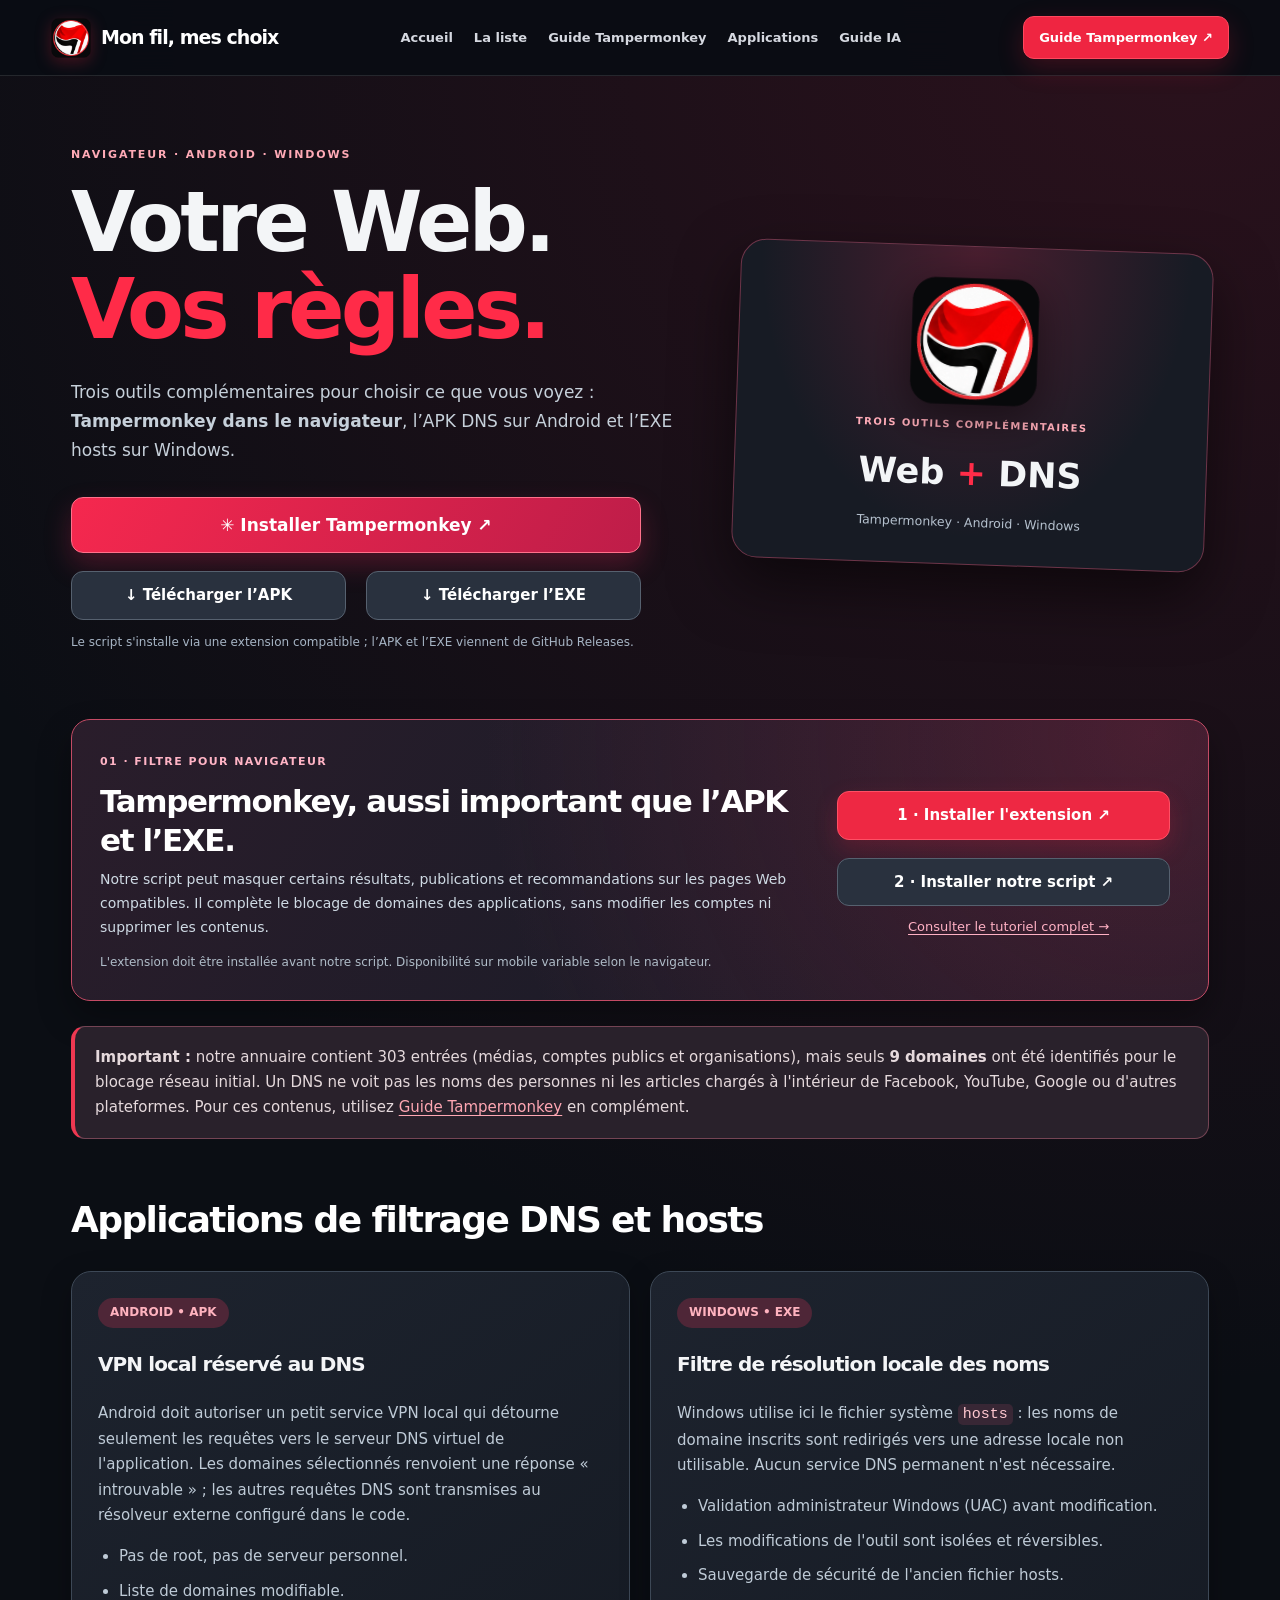
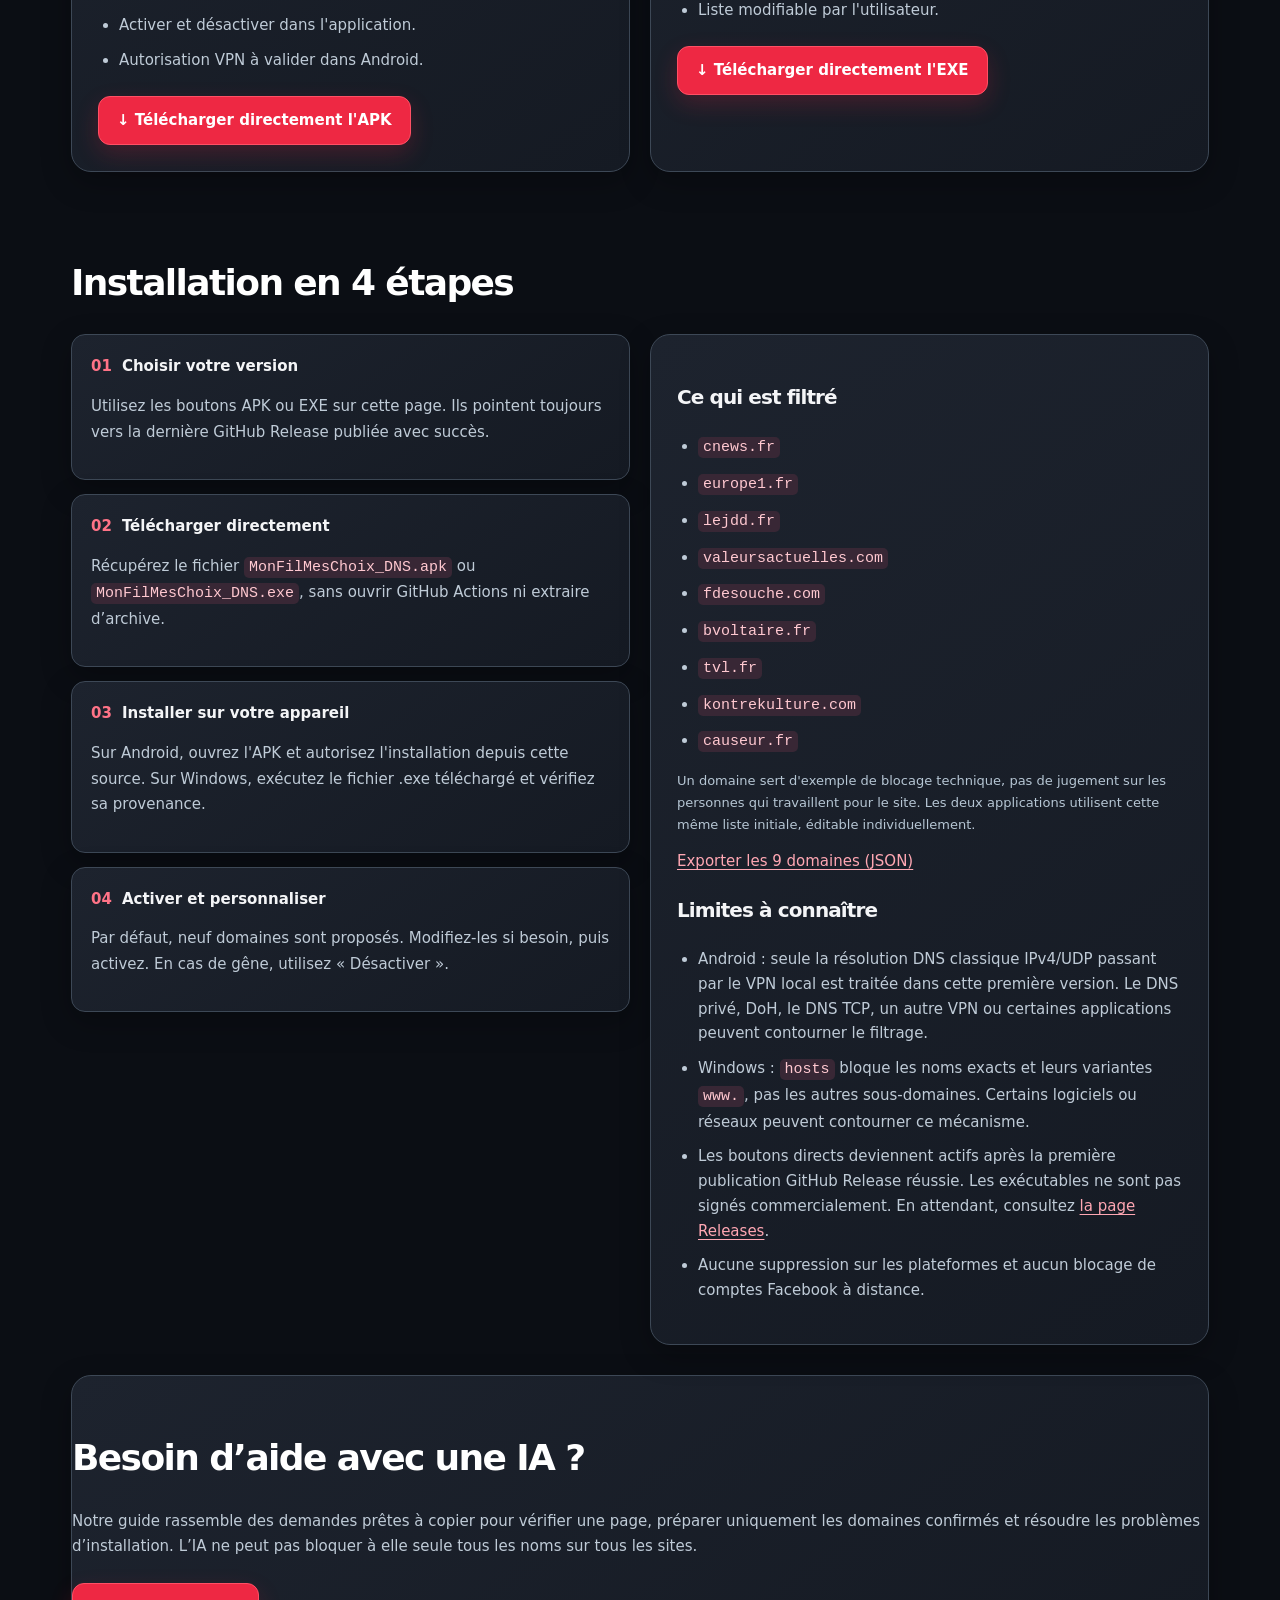
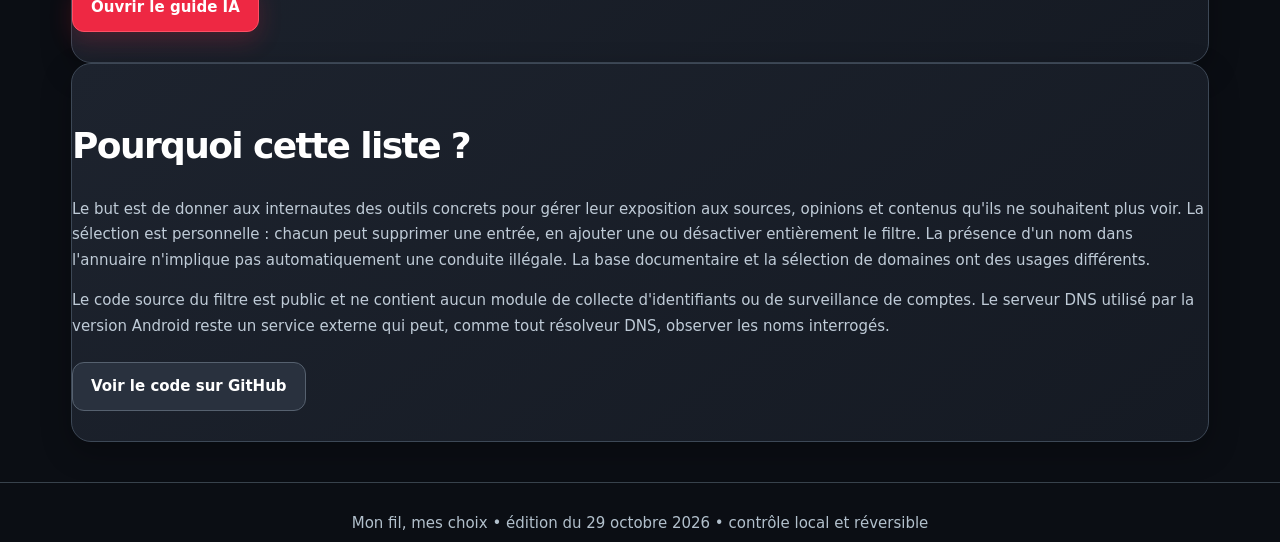
==== commit 77591a50: "v11 - guide detaille tampermonkey avec captures d ecran" ====
--- a/site/dns.html
+++ b/site/dns.html
@@ -15,22 +15,22 @@
 <body class="v8 v8-dns v10-dns">
 <header class="v8-header"><div class="v8-wrap v8-header-inner">
   <a class="v8-brand" href="./" aria-label="Mon fil, mes choix — Accueil"><img src="./assets/icone_antifa.png" alt="" width="42" height="42"><span>Mon fil, <strong>mes choix</strong></span></a>
-  <nav class="v8-nav" aria-label="Navigation principale"><a href="./">Accueil</a><a href="./#annuaire">La liste</a><a href="./#tampermonkey">Tampermonkey</a><a href="./dns.html">Applications</a><a href="./ia.html">Guide IA</a></nav>
-  <a class="v8-header-cta" href="./#tampermonkey">Installer le filtre Web <span aria-hidden="true">↗</span></a>
-  <details class="v8-mobile-nav"><summary aria-label="Ouvrir le menu de navigation"><span></span><span></span><span></span></summary><nav aria-label="Navigation mobile"><a href="./">Accueil</a><a href="./#annuaire">Liste de filtrage</a><a href="./#tampermonkey">Tampermonkey</a><a href="./dns.html">APK et EXE</a><a href="./ia.html">Guide IA</a></nav></details>
+  <nav class="v8-nav" aria-label="Navigation principale"><a href="./">Accueil</a><a href="./#annuaire">La liste</a><a href="./tampermonkey.html">Guide Tampermonkey</a><a href="./dns.html">Applications</a><a href="./ia.html">Guide IA</a></nav>
+  <a class="v8-header-cta" href="./tampermonkey.html">Guide Tampermonkey <span aria-hidden="true">↗</span></a>
+  <details class="v8-mobile-nav"><summary aria-label="Ouvrir le menu de navigation"><span></span><span></span><span></span></summary><nav aria-label="Navigation mobile"><a href="./">Accueil</a><a href="./#annuaire">Liste de filtrage</a><a href="./tampermonkey.html">Guide Tampermonkey</a><a href="./dns.html">APK et EXE</a><a href="./ia.html">Guide IA</a></nav></details>
 </div></header>
 <main class="shell">
 <header class="hero v8-subhero"><div class="v8-subhero-grid"><div>
  <div class="eyebrow">NAVIGATEUR · ANDROID · WINDOWS</div><h1>Votre Web.<br><em>Vos règles.</em></h1>
  <p class="lead">Trois outils complémentaires pour choisir ce que vous voyez : <strong>Tampermonkey dans le navigateur</strong>, l’APK DNS sur Android et l’EXE hosts sur Windows.</p>
- <div class="v8-subhero-actions v10-dns-actions"><a class="button v10-browser-button" href="./#tampermonkey">✳ Installer Tampermonkey ↗</a><a class="button secondary" href="https://github.com/janintibo-art/mon-fil-mes-choix/releases/latest/download/MonFilMesChoix_DNS.apk" rel="noopener noreferrer">↓ Télécharger l’APK</a><a class="button secondary" href="https://github.com/janintibo-art/mon-fil-mes-choix/releases/latest/download/MonFilMesChoix_DNS.exe" rel="noopener noreferrer">↓ Télécharger l’EXE</a></div>
+ <div class="v8-subhero-actions v10-dns-actions"><a class="button v10-browser-button" href="./tampermonkey.html">✳ Installer Tampermonkey ↗</a><a class="button secondary" href="https://github.com/janintibo-art/mon-fil-mes-choix/releases/latest/download/MonFilMesChoix_DNS.apk" rel="noopener noreferrer">↓ Télécharger l’APK</a><a class="button secondary" href="https://github.com/janintibo-art/mon-fil-mes-choix/releases/latest/download/MonFilMesChoix_DNS.exe" rel="noopener noreferrer">↓ Télécharger l’EXE</a></div>
  <p class="v8-subhero-small">Le script s'installe via une extension compatible ; l’APK et l’EXE viennent de GitHub Releases.</p></div>
  <div class="v8-download-illustration"><img src="./assets/icone_antifa.png" alt="Emblème rouge et noir du projet" width="148" height="148"><span>TROIS OUTILS COMPLÉMENTAIRES</span><strong>Web <i>+</i> DNS</strong><small>Tampermonkey · Android · Windows</small></div></div></header>
 <section class="v10-browser-highlight" aria-labelledby="v10-browser-title">
  <div><span class="v10-tool-num">01 · FILTRE POUR NAVIGATEUR</span><h2 id="v10-browser-title">Tampermonkey, aussi important que l’APK et l’EXE.</h2><p>Notre script peut masquer certains résultats, publications et recommandations sur les pages Web compatibles. Il complète le blocage de domaines des applications, sans modifier les comptes ni supprimer les contenus.</p><p class="v10-browser-note">L'extension doit être installée avant notre script. Disponibilité sur mobile variable selon le navigateur.</p></div>
- <div class="v10-browser-links"><a class="button" href="https://www.tampermonkey.net/" target="_blank" rel="noopener noreferrer">1 · Installer l'extension ↗</a><a class="button secondary" href="./tampermonkey/mon-fil-mes-choix.user.js">2 · Installer notre script ↗</a><a class="v10-browser-guide" href="./#tampermonkey">Consulter le tutoriel complet →</a></div>
+ <div class="v10-browser-links"><a class="button" href="https://www.tampermonkey.net/" target="_blank" rel="noopener noreferrer">1 · Installer l'extension ↗</a><a class="button secondary" href="./tampermonkey/mon-fil-mes-choix.user.js">2 · Installer notre script ↗</a><a class="v10-browser-guide" href="./tampermonkey.html">Consulter le tutoriel complet →</a></div>
 </section>
-<div class="notice"><strong>Important :</strong> notre annuaire contient 303 entrées (médias, comptes publics et organisations), mais seuls <strong>9 domaines</strong> ont été identifiés pour le blocage réseau initial. Un DNS ne voit pas les noms des personnes ni les articles chargés à l'intérieur de Facebook, YouTube, Google ou d'autres plateformes. Pour ces contenus, utilisez <a href="./#tampermonkey">Tampermonkey</a> en complément.</div>
+<div class="notice"><strong>Important :</strong> notre annuaire contient 303 entrées (médias, comptes publics et organisations), mais seuls <strong>9 domaines</strong> ont été identifiés pour le blocage réseau initial. Un DNS ne voit pas les noms des personnes ni les articles chargés à l'intérieur de Facebook, YouTube, Google ou d'autres plateformes. Pour ces contenus, utilisez <a href="./tampermonkey.html">Guide Tampermonkey</a> en complément.</div>
 <section class="space" id="appareils"><h2>Applications de filtrage DNS et hosts</h2><div class="grid"><article class="card" id="android"><span class="tag">ANDROID • APK</span><h3>VPN local réservé au DNS</h3><p>Android doit autoriser un petit service VPN local qui détourne seulement les requêtes vers le serveur DNS virtuel de l'application. Les domaines sélectionnés renvoient une réponse « introuvable » ; les autres requêtes DNS sont transmises au résolveur externe configuré dans le code.</p><ul class="list"><li>Pas de root, pas de serveur personnel.</li><li>Liste de domaines modifiable.</li><li>Activer et désactiver dans l'application.</li><li>Autorisation VPN à valider dans Android.</li></ul><a class="button" href="https://github.com/janintibo-art/mon-fil-mes-choix/releases/latest/download/MonFilMesChoix_DNS.apk" rel="noopener noreferrer">↓ Télécharger directement l'APK</a></article><article class="card" id="windows"><span class="tag">WINDOWS • EXE</span><h3>Filtre de résolution locale des noms</h3><p>Windows utilise ici le fichier système <code>hosts</code> : les noms de domaine inscrits sont redirigés vers une adresse locale non utilisable. Aucun service DNS permanent n'est nécessaire.</p><ul class="list"><li>Validation administrateur Windows (UAC) avant modification.</li><li>Les modifications de l'outil sont isolées et réversibles.</li><li>Sauvegarde de sécurité de l'ancien fichier hosts.</li><li>Liste modifiable par l'utilisateur.</li></ul><a class="button" href="https://github.com/janintibo-art/mon-fil-mes-choix/releases/latest/download/MonFilMesChoix_DNS.exe" rel="noopener noreferrer">↓ Télécharger directement l'EXE</a></article></div></section>
 <section class="space"><h2>Installation en 4 étapes</h2><div class="grid"><div class="guide"><section><strong>Choisir votre version</strong><p>Utilisez les boutons APK ou EXE sur cette page. Ils pointent toujours vers la dernière GitHub Release publiée avec succès.</p></section><section><strong>Télécharger directement</strong><p>Récupérez le fichier <code>MonFilMesChoix_DNS.apk</code> ou <code>MonFilMesChoix_DNS.exe</code>, sans ouvrir GitHub Actions ni extraire d’archive.</p></section><section><strong>Installer sur votre appareil</strong><p>Sur Android, ouvrez l'APK et autorisez l'installation depuis cette source. Sur Windows, exécutez le fichier .exe téléchargé et vérifiez sa provenance.</p></section><section><strong>Activer et personnaliser</strong><p>Par défaut, neuf domaines sont proposés. Modifiez-les si besoin, puis activez. En cas de gêne, utilisez « Désactiver ».</p></section></div><div class="panel"><h3>Ce qui est filtré</h3><div id="domains"></div><p class="small">Un domaine sert d'exemple de blocage technique, pas de jugement sur les personnes qui travaillent pour le site. Les deux applications utilisent cette même liste initiale, éditable individuellement.</p><a href="./domaines_v1.json" download>Exporter les 9 domaines (JSON)</a><h3>Limites à connaître</h3><ul class="list"><li>Android : seule la résolution DNS classique IPv4/UDP passant par le VPN local est traitée dans cette première version. Le DNS privé, DoH, le DNS TCP, un autre VPN ou certaines applications peuvent contourner le filtrage.</li><li>Windows : <code>hosts</code> bloque les noms exacts et leurs variantes <code>www.</code>, pas les autres sous-domaines. Certains logiciels ou réseaux peuvent contourner ce mécanisme.</li><li>Les boutons directs deviennent actifs après la première publication GitHub Release réussie. Les exécutables ne sont pas signés commercialement. En attendant, consultez <a href="https://github.com/janintibo-art/mon-fil-mes-choix/releases">la page Releases</a>.</li><li>Aucune suppression sur les plateformes et aucun blocage de comptes Facebook à distance.</li></ul></div></div></section>
 <section class="space panel"><h2>Besoin d’aide avec une IA ?</h2><p>Notre guide rassemble des demandes prêtes à copier pour vérifier une page, préparer uniquement les domaines confirmés et résoudre les problèmes d’installation. L’IA ne peut pas bloquer à elle seule tous les noms sur tous les sites.</p><a class="button" href="./ia.html">Ouvrir le guide IA</a></section>
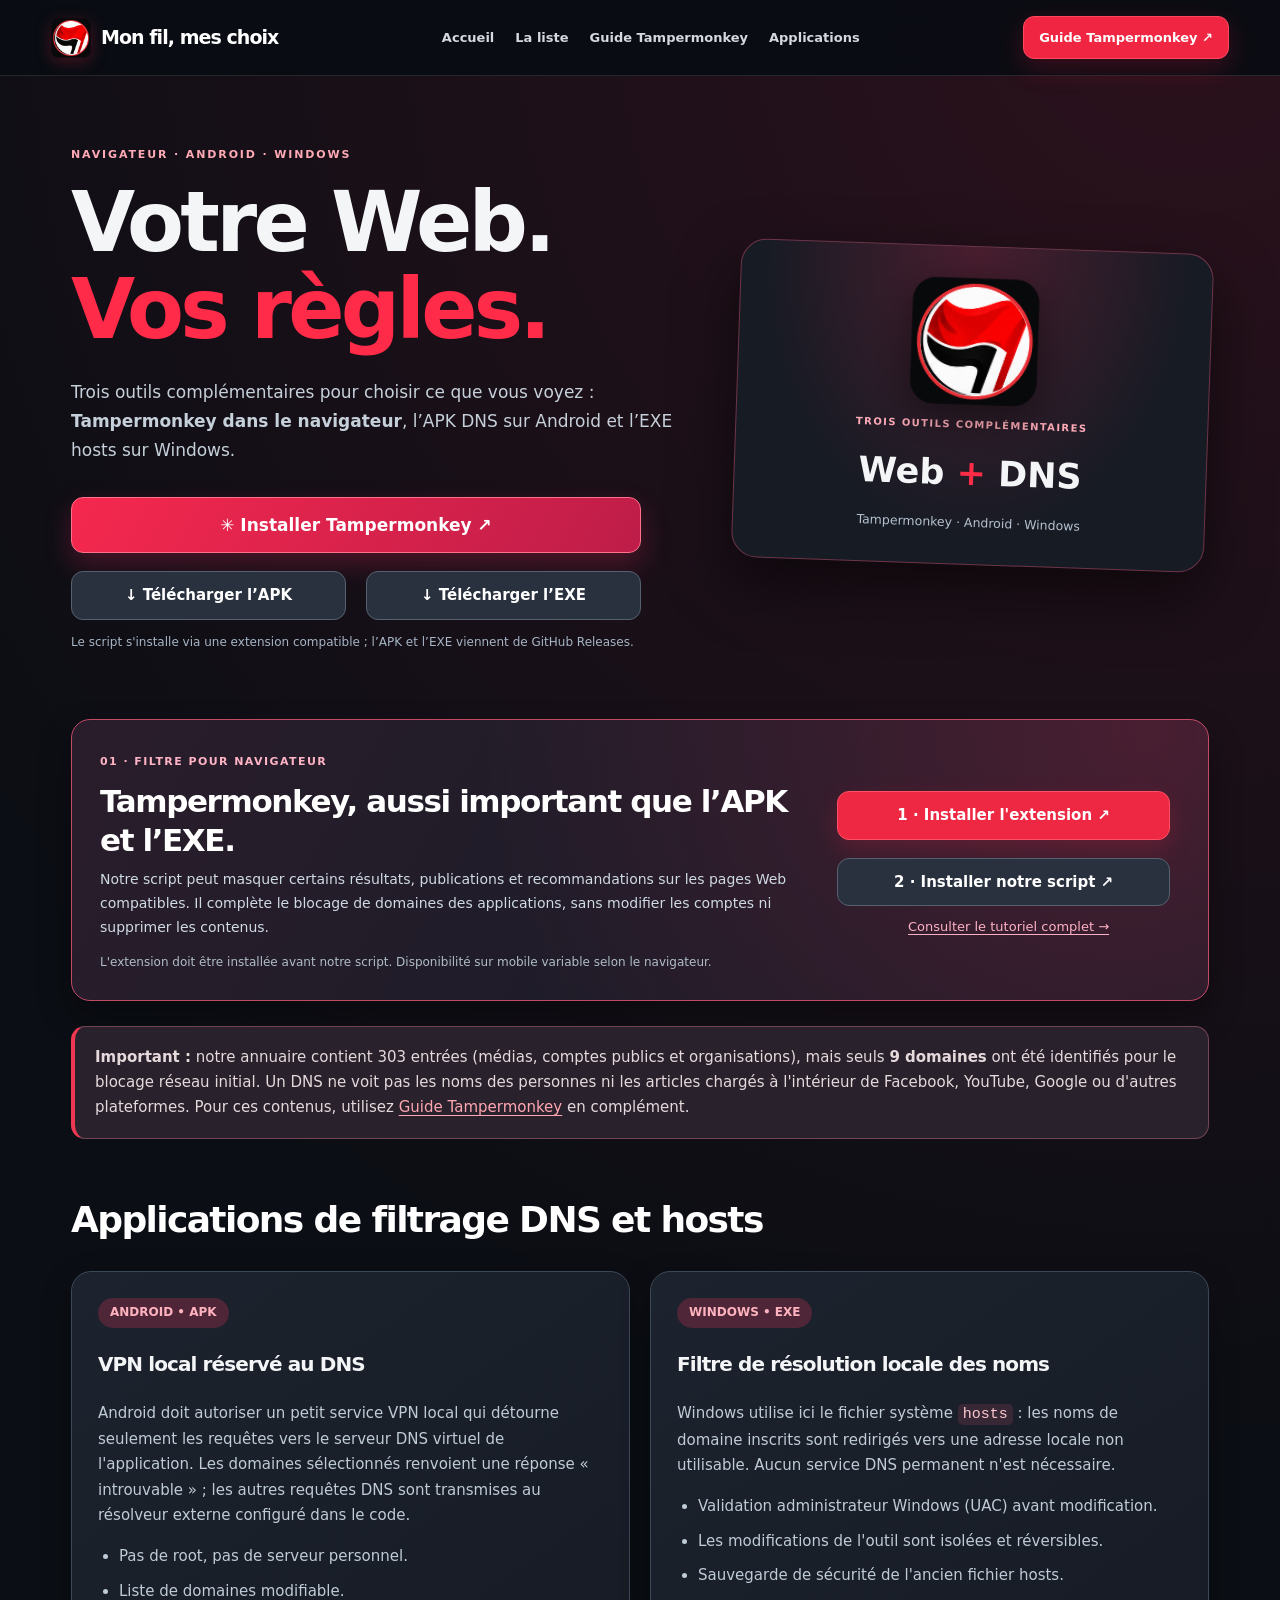
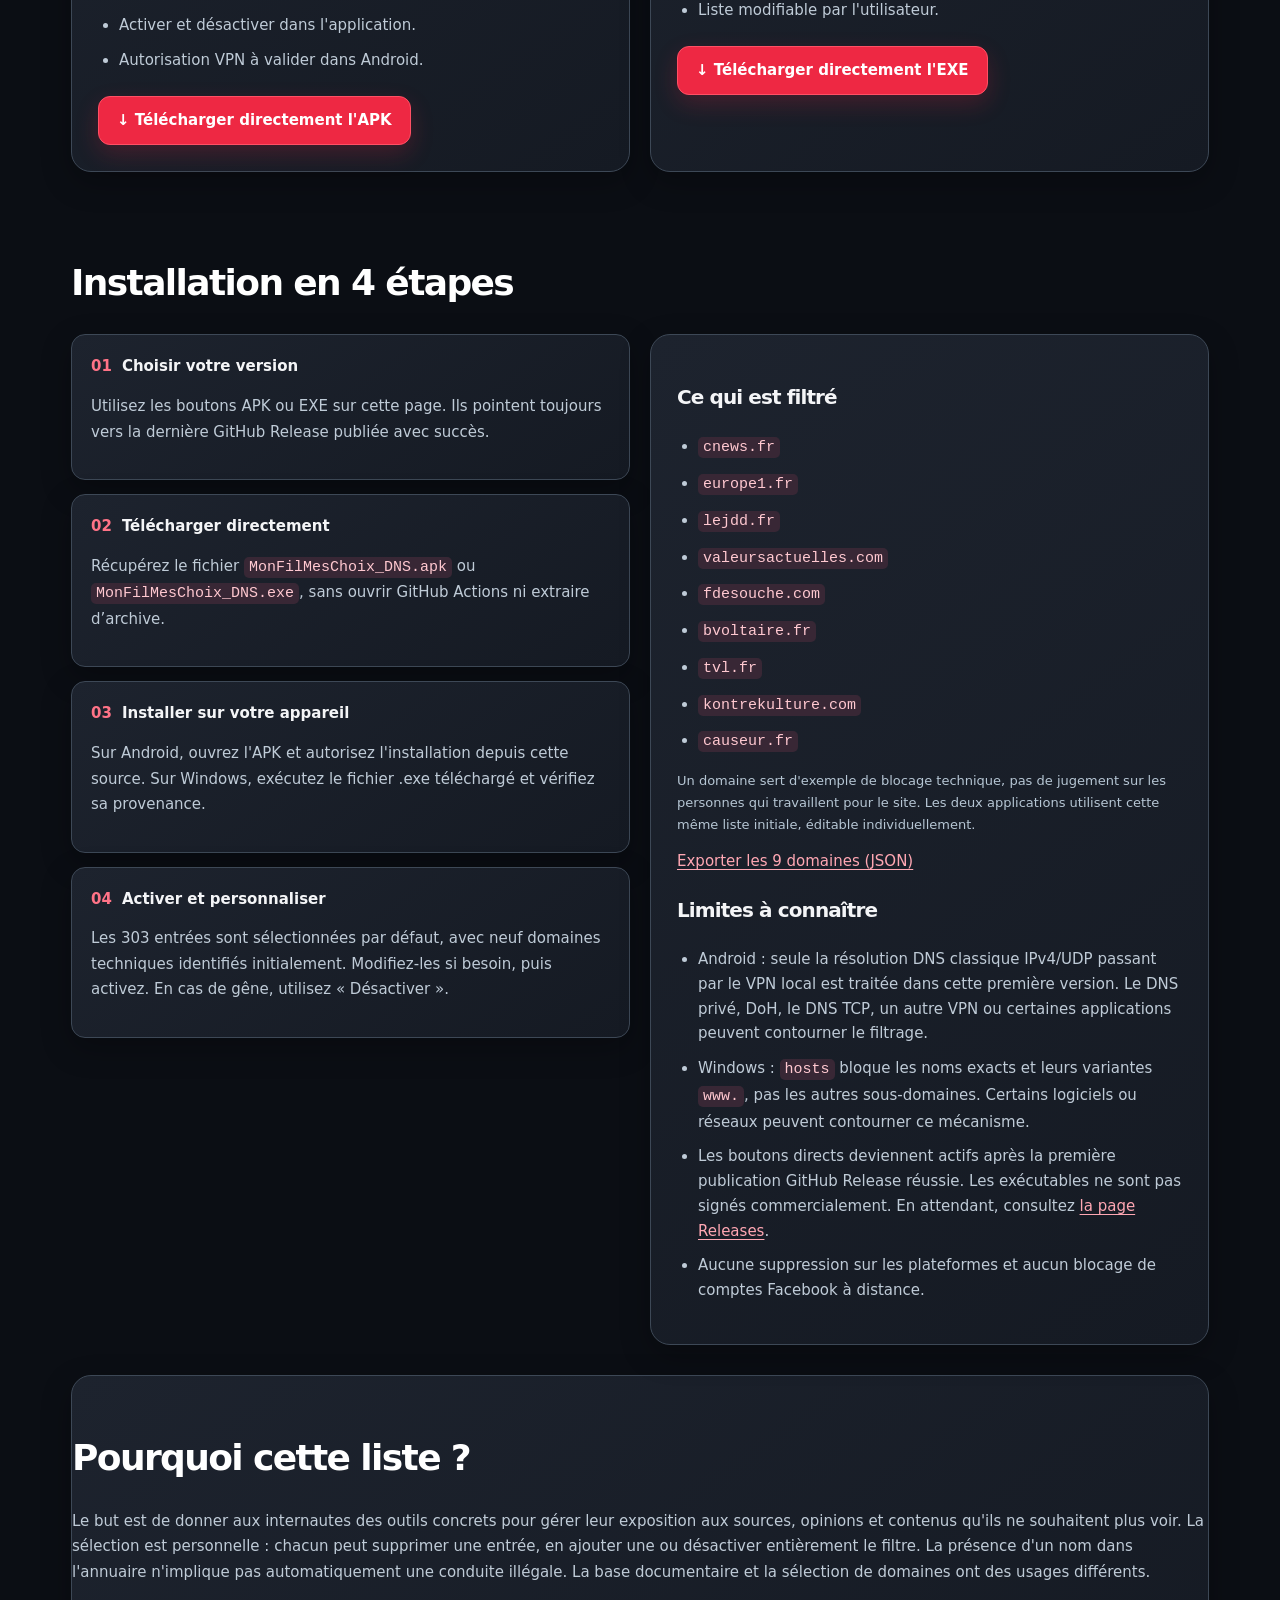
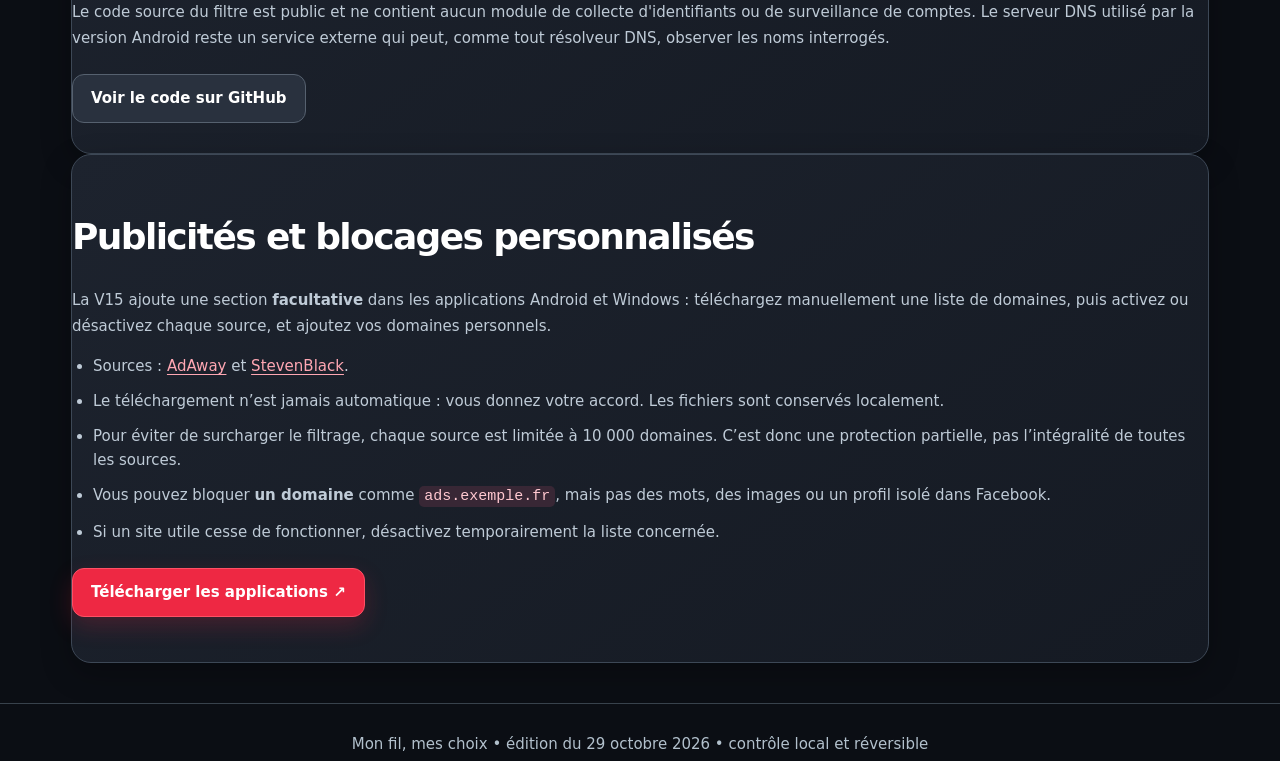
==== commit 460ec6ad: "v15 - listes antipublicites et blocages personnalises" ====
--- a/site/dns.html
+++ b/site/dns.html
@@ -15,9 +15,9 @@
 <body class="v8 v8-dns v10-dns">
 <header class="v8-header"><div class="v8-wrap v8-header-inner">
   <a class="v8-brand" href="./" aria-label="Mon fil, mes choix — Accueil"><img src="./assets/icone_antifa.png" alt="" width="42" height="42"><span>Mon fil, <strong>mes choix</strong></span></a>
-  <nav class="v8-nav" aria-label="Navigation principale"><a href="./">Accueil</a><a href="./#annuaire">La liste</a><a href="./tampermonkey.html">Guide Tampermonkey</a><a href="./dns.html">Applications</a><a href="./ia.html">Guide IA</a></nav>
+  <nav class="v8-nav" aria-label="Navigation principale"><a href="./">Accueil</a><a href="./#annuaire">La liste</a><a href="./tampermonkey.html">Guide Tampermonkey</a><a href="./dns.html">Applications</a></nav>
   <a class="v8-header-cta" href="./tampermonkey.html">Guide Tampermonkey <span aria-hidden="true">↗</span></a>
-  <details class="v8-mobile-nav"><summary aria-label="Ouvrir le menu de navigation"><span></span><span></span><span></span></summary><nav aria-label="Navigation mobile"><a href="./">Accueil</a><a href="./#annuaire">Liste de filtrage</a><a href="./tampermonkey.html">Guide Tampermonkey</a><a href="./dns.html">APK et EXE</a><a href="./ia.html">Guide IA</a></nav></details>
+  <details class="v8-mobile-nav"><summary aria-label="Ouvrir le menu de navigation"><span></span><span></span><span></span></summary><nav aria-label="Navigation mobile"><a href="./">Accueil</a><a href="./#annuaire">Liste de filtrage</a><a href="./tampermonkey.html">Guide Tampermonkey</a><a href="./dns.html">APK et EXE</a></nav></details>
 </div></header>
 <main class="shell">
 <header class="hero v8-subhero"><div class="v8-subhero-grid"><div>
@@ -32,11 +32,12 @@
 </section>
 <div class="notice"><strong>Important :</strong> notre annuaire contient 303 entrées (médias, comptes publics et organisations), mais seuls <strong>9 domaines</strong> ont été identifiés pour le blocage réseau initial. Un DNS ne voit pas les noms des personnes ni les articles chargés à l'intérieur de Facebook, YouTube, Google ou d'autres plateformes. Pour ces contenus, utilisez <a href="./tampermonkey.html">Guide Tampermonkey</a> en complément.</div>
 <section class="space" id="appareils"><h2>Applications de filtrage DNS et hosts</h2><div class="grid"><article class="card" id="android"><span class="tag">ANDROID • APK</span><h3>VPN local réservé au DNS</h3><p>Android doit autoriser un petit service VPN local qui détourne seulement les requêtes vers le serveur DNS virtuel de l'application. Les domaines sélectionnés renvoient une réponse « introuvable » ; les autres requêtes DNS sont transmises au résolveur externe configuré dans le code.</p><ul class="list"><li>Pas de root, pas de serveur personnel.</li><li>Liste de domaines modifiable.</li><li>Activer et désactiver dans l'application.</li><li>Autorisation VPN à valider dans Android.</li></ul><a class="button" href="https://github.com/janintibo-art/mon-fil-mes-choix/releases/latest/download/MonFilMesChoix_DNS.apk" rel="noopener noreferrer">↓ Télécharger directement l'APK</a></article><article class="card" id="windows"><span class="tag">WINDOWS • EXE</span><h3>Filtre de résolution locale des noms</h3><p>Windows utilise ici le fichier système <code>hosts</code> : les noms de domaine inscrits sont redirigés vers une adresse locale non utilisable. Aucun service DNS permanent n'est nécessaire.</p><ul class="list"><li>Validation administrateur Windows (UAC) avant modification.</li><li>Les modifications de l'outil sont isolées et réversibles.</li><li>Sauvegarde de sécurité de l'ancien fichier hosts.</li><li>Liste modifiable par l'utilisateur.</li></ul><a class="button" href="https://github.com/janintibo-art/mon-fil-mes-choix/releases/latest/download/MonFilMesChoix_DNS.exe" rel="noopener noreferrer">↓ Télécharger directement l'EXE</a></article></div></section>
-<section class="space"><h2>Installation en 4 étapes</h2><div class="grid"><div class="guide"><section><strong>Choisir votre version</strong><p>Utilisez les boutons APK ou EXE sur cette page. Ils pointent toujours vers la dernière GitHub Release publiée avec succès.</p></section><section><strong>Télécharger directement</strong><p>Récupérez le fichier <code>MonFilMesChoix_DNS.apk</code> ou <code>MonFilMesChoix_DNS.exe</code>, sans ouvrir GitHub Actions ni extraire d’archive.</p></section><section><strong>Installer sur votre appareil</strong><p>Sur Android, ouvrez l'APK et autorisez l'installation depuis cette source. Sur Windows, exécutez le fichier .exe téléchargé et vérifiez sa provenance.</p></section><section><strong>Activer et personnaliser</strong><p>Par défaut, neuf domaines sont proposés. Modifiez-les si besoin, puis activez. En cas de gêne, utilisez « Désactiver ».</p></section></div><div class="panel"><h3>Ce qui est filtré</h3><div id="domains"></div><p class="small">Un domaine sert d'exemple de blocage technique, pas de jugement sur les personnes qui travaillent pour le site. Les deux applications utilisent cette même liste initiale, éditable individuellement.</p><a href="./domaines_v1.json" download>Exporter les 9 domaines (JSON)</a><h3>Limites à connaître</h3><ul class="list"><li>Android : seule la résolution DNS classique IPv4/UDP passant par le VPN local est traitée dans cette première version. Le DNS privé, DoH, le DNS TCP, un autre VPN ou certaines applications peuvent contourner le filtrage.</li><li>Windows : <code>hosts</code> bloque les noms exacts et leurs variantes <code>www.</code>, pas les autres sous-domaines. Certains logiciels ou réseaux peuvent contourner ce mécanisme.</li><li>Les boutons directs deviennent actifs après la première publication GitHub Release réussie. Les exécutables ne sont pas signés commercialement. En attendant, consultez <a href="https://github.com/janintibo-art/mon-fil-mes-choix/releases">la page Releases</a>.</li><li>Aucune suppression sur les plateformes et aucun blocage de comptes Facebook à distance.</li></ul></div></div></section>
-<section class="space panel"><h2>Besoin d’aide avec une IA ?</h2><p>Notre guide rassemble des demandes prêtes à copier pour vérifier une page, préparer uniquement les domaines confirmés et résoudre les problèmes d’installation. L’IA ne peut pas bloquer à elle seule tous les noms sur tous les sites.</p><a class="button" href="./ia.html">Ouvrir le guide IA</a></section>
+<section class="space"><h2>Installation en 4 étapes</h2><div class="grid"><div class="guide"><section><strong>Choisir votre version</strong><p>Utilisez les boutons APK ou EXE sur cette page. Ils pointent toujours vers la dernière GitHub Release publiée avec succès.</p></section><section><strong>Télécharger directement</strong><p>Récupérez le fichier <code>MonFilMesChoix_DNS.apk</code> ou <code>MonFilMesChoix_DNS.exe</code>, sans ouvrir GitHub Actions ni extraire d’archive.</p></section><section><strong>Installer sur votre appareil</strong><p>Sur Android, ouvrez l'APK et autorisez l'installation depuis cette source. Sur Windows, exécutez le fichier .exe téléchargé et vérifiez sa provenance.</p></section><section><strong>Activer et personnaliser</strong><p>Les 303 entrées sont sélectionnées par défaut, avec neuf domaines techniques identifiés initialement. Modifiez-les si besoin, puis activez. En cas de gêne, utilisez « Désactiver ».</p></section></div><div class="panel"><h3>Ce qui est filtré</h3><div id="domains"></div><p class="small">Un domaine sert d'exemple de blocage technique, pas de jugement sur les personnes qui travaillent pour le site. Les deux applications utilisent cette même liste initiale, éditable individuellement.</p><a href="./domaines_v1.json" download>Exporter les 9 domaines (JSON)</a><h3>Limites à connaître</h3><ul class="list"><li>Android : seule la résolution DNS classique IPv4/UDP passant par le VPN local est traitée dans cette première version. Le DNS privé, DoH, le DNS TCP, un autre VPN ou certaines applications peuvent contourner le filtrage.</li><li>Windows : <code>hosts</code> bloque les noms exacts et leurs variantes <code>www.</code>, pas les autres sous-domaines. Certains logiciels ou réseaux peuvent contourner ce mécanisme.</li><li>Les boutons directs deviennent actifs après la première publication GitHub Release réussie. Les exécutables ne sont pas signés commercialement. En attendant, consultez <a href="https://github.com/janintibo-art/mon-fil-mes-choix/releases">la page Releases</a>.</li><li>Aucune suppression sur les plateformes et aucun blocage de comptes Facebook à distance.</li></ul></div></div></section>
 <section class="space panel"><h2>Pourquoi cette liste ?</h2><p>Le but est de donner aux internautes des outils concrets pour gérer leur exposition aux sources, opinions et contenus qu'ils ne souhaitent plus voir. La sélection est personnelle : chacun peut supprimer une entrée, en ajouter une ou désactiver entièrement le filtre. La présence d'un nom dans l'annuaire n'implique pas automatiquement une conduite illégale. La base documentaire et la sélection de domaines ont des usages différents.</p><p>Le code source du filtre est public et ne contient aucun module de collecte d'identifiants ou de surveillance de comptes. Le serveur DNS utilisé par la version Android reste un service externe qui peut, comme tout résolveur DNS, observer les noms interrogés.</p><a class="button secondary" href="https://github.com/janintibo-art/mon-fil-mes-choix">Voir le code sur GitHub</a></section>
+<section class="space panel" id="pub"><h2>Publicités et blocages personnalisés</h2><p>La V15 ajoute une section <strong>facultative</strong> dans les applications Android et Windows : téléchargez manuellement une liste de domaines, puis activez ou désactivez chaque source, et ajoutez vos domaines personnels.</p><ul class="list"><li>Sources : <a href="https://github.com/AdAway/adaway.github.io" target="_blank" rel="noopener noreferrer">AdAway</a> et <a href="https://github.com/StevenBlack/hosts" target="_blank" rel="noopener noreferrer">StevenBlack</a>.</li><li>Le téléchargement n’est jamais automatique : vous donnez votre accord. Les fichiers sont conservés localement.</li><li>Pour éviter de surcharger le filtrage, chaque source est limitée à 10 000 domaines. C’est donc une protection partielle, pas l’intégralité de toutes les sources.</li><li>Vous pouvez bloquer <strong>un domaine</strong> comme <code>ads.exemple.fr</code>, mais pas des mots, des images ou un profil isolé dans Facebook.</li><li>Si un site utile cesse de fonctionner, désactivez temporairement la liste concernée.</li></ul><p><a class="button" href="https://github.com/janintibo-art/mon-fil-mes-choix/releases/latest">Télécharger les applications ↗</a></p></section>
 </main><footer>Mon fil, mes choix • édition du 29 octobre 2026 • contrôle local et réversible</footer>
 <script>
 fetch('./domaines_v1.json').then(r=>r.json()).then(items=>{document.getElementById('domains').innerHTML='<ul class="list">'+items.map(x=>'<li><code>'+String(x.host).replaceAll('&','&amp;').replaceAll('<','&lt;')+'</code></li>').join('')+'</ul>';}).catch(()=>{document.getElementById('domains').textContent='La liste de domaines est disponible dans le dépôt GitHub.';});
 </script>
+
 </body></html>
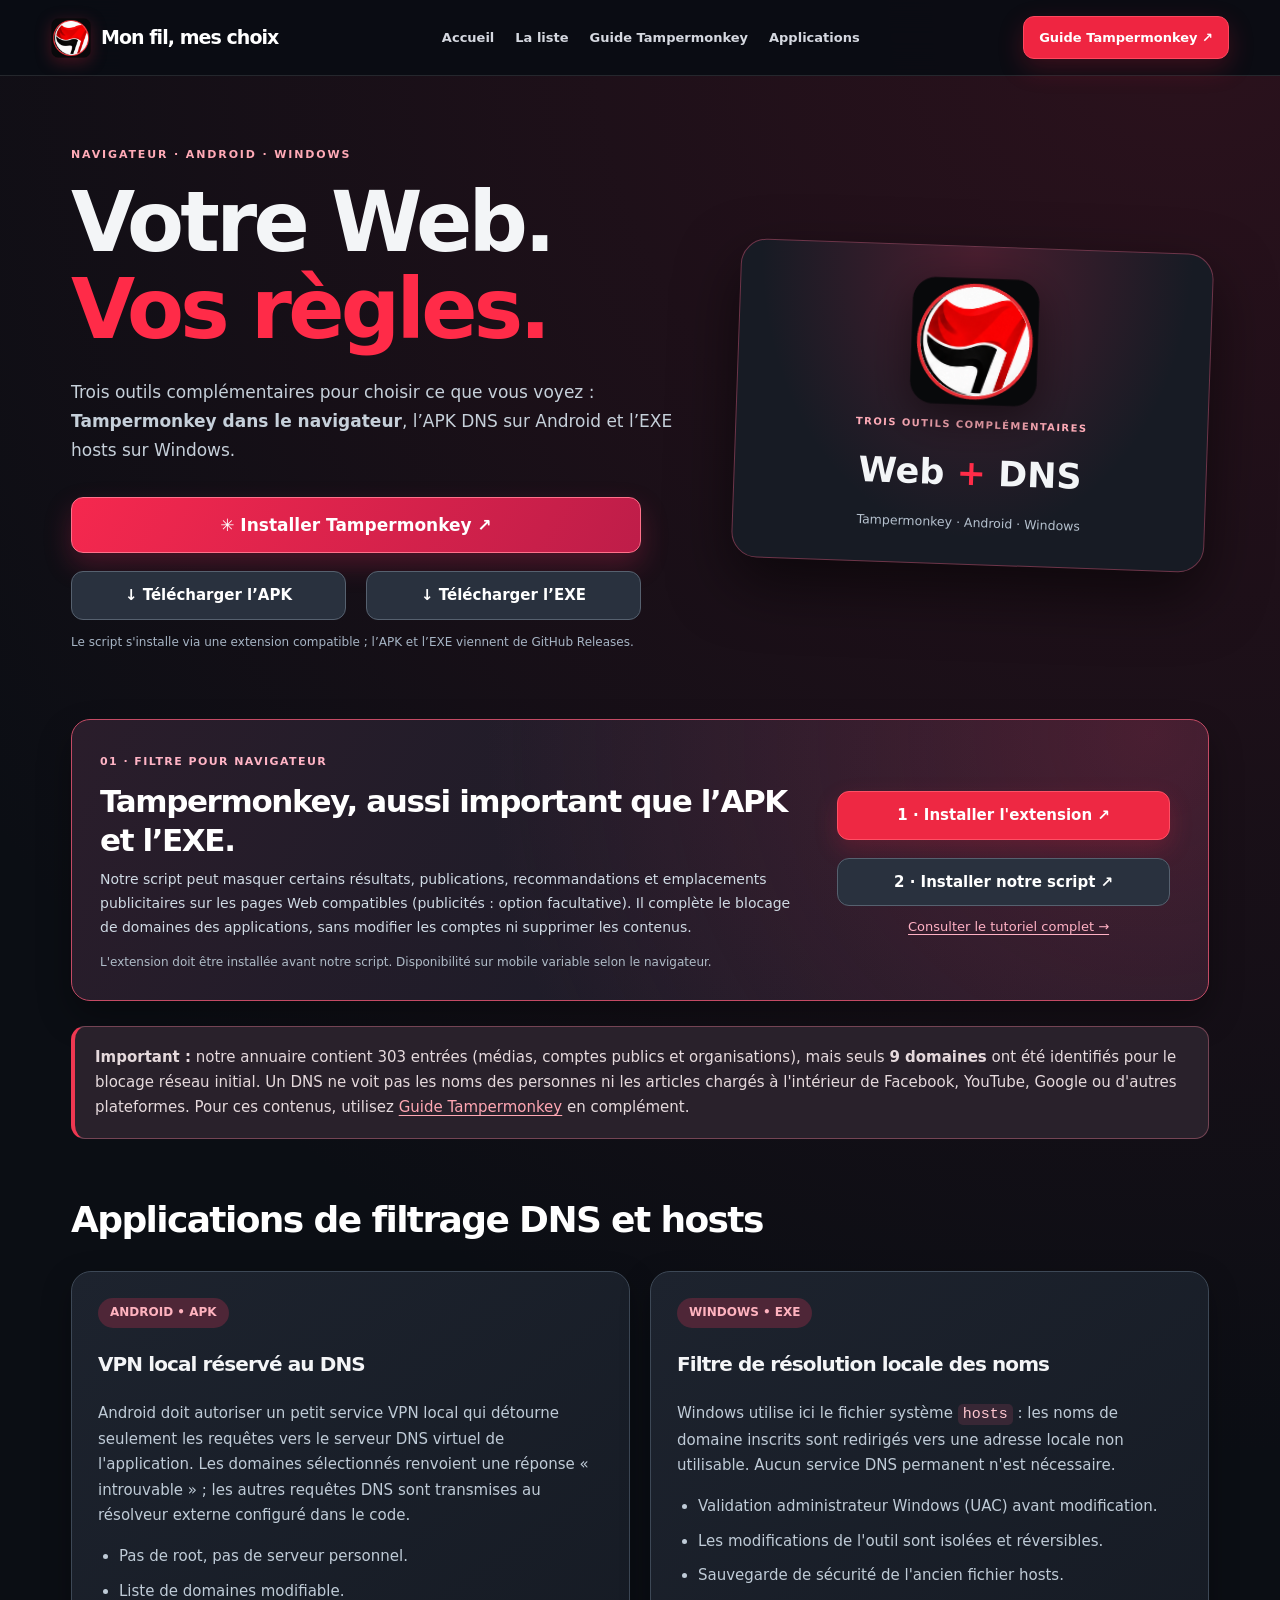
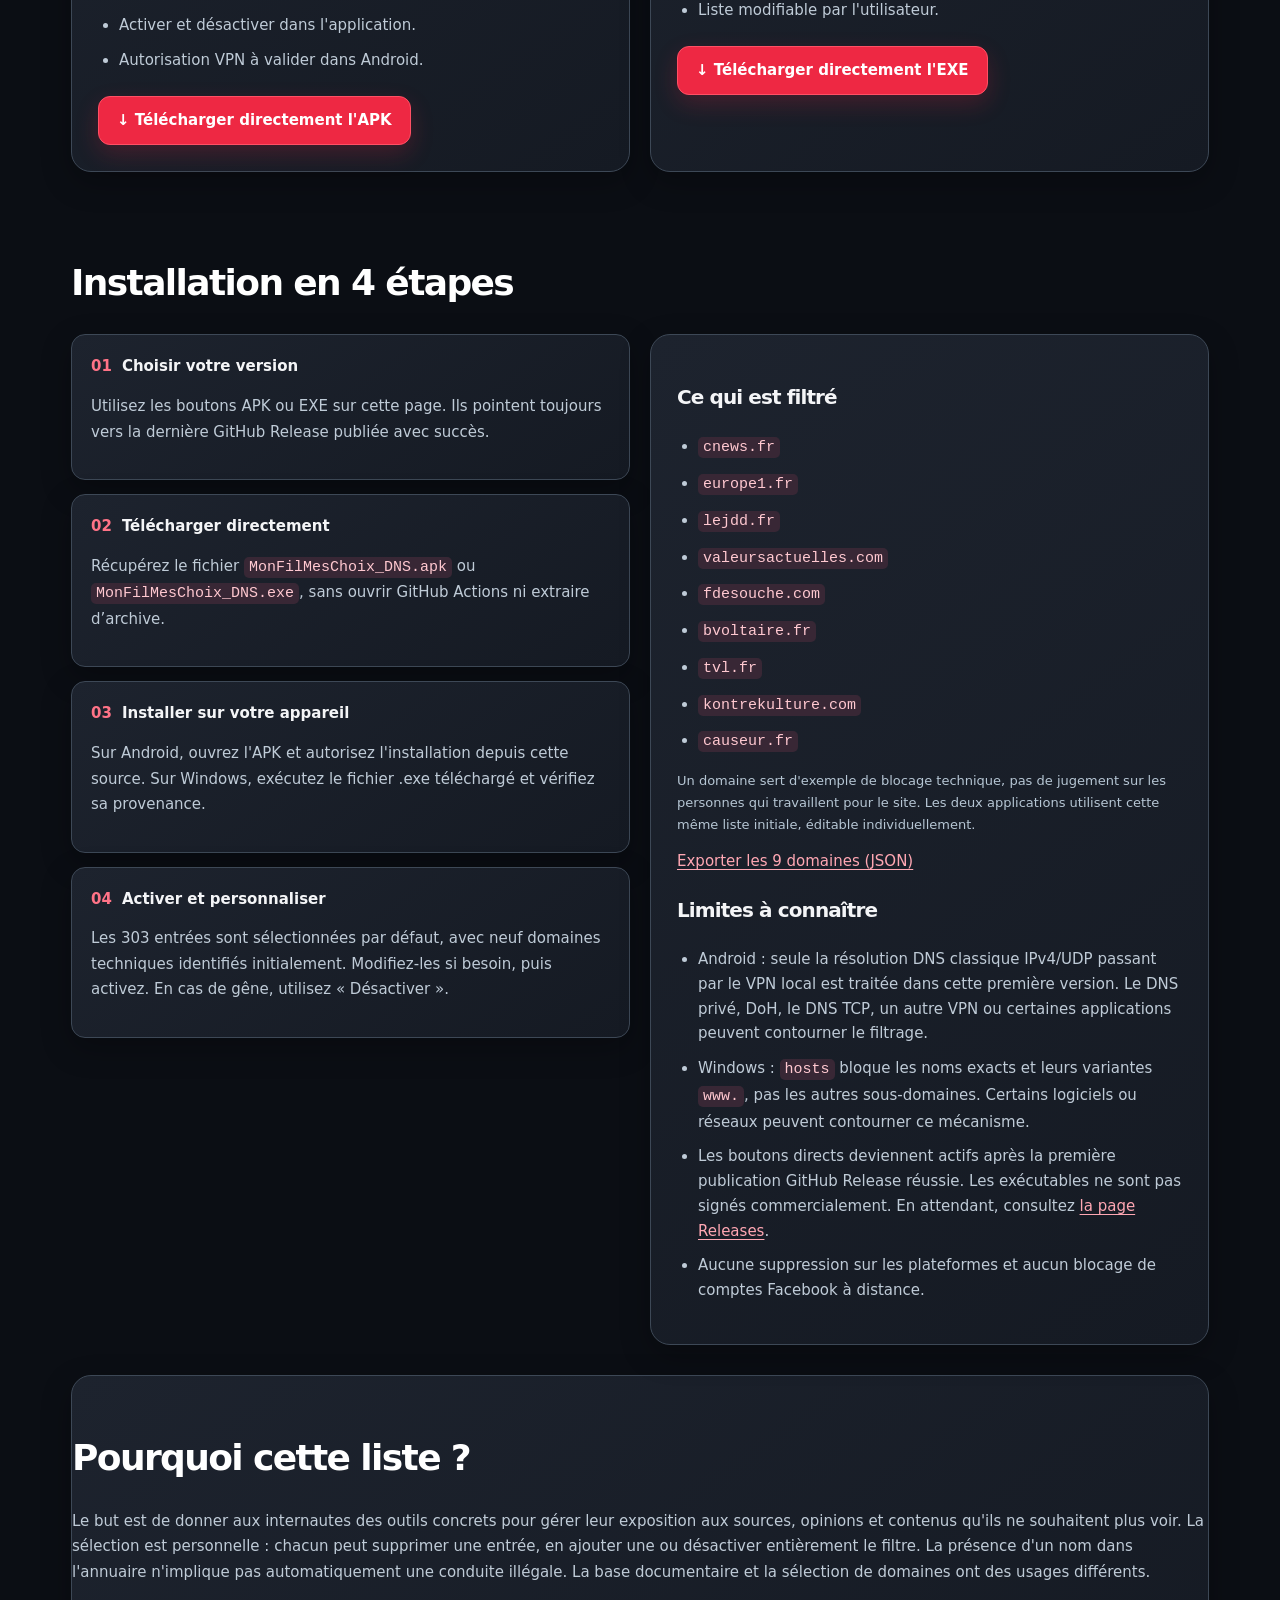
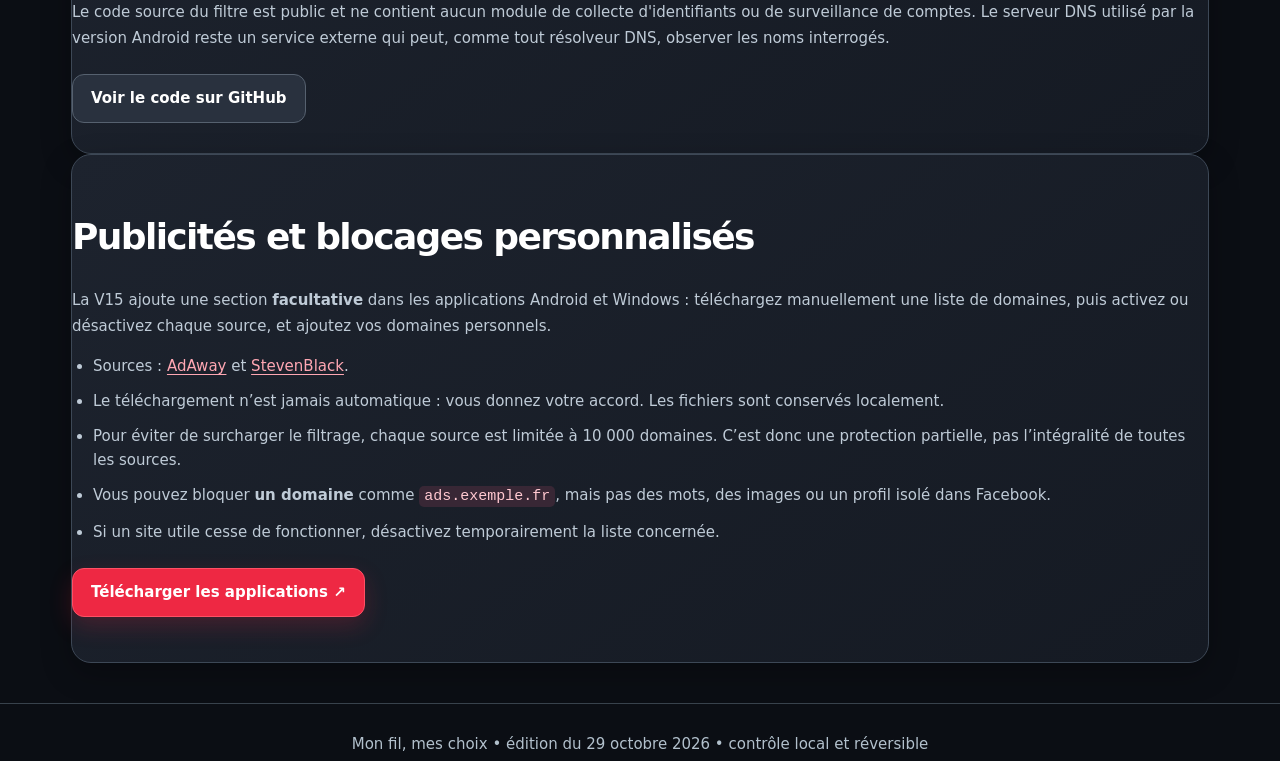
==== commit a7785ef1: "v16 - publicites Tampermonkey et documentation actualisee" ====
--- a/site/dns.html
+++ b/site/dns.html
@@ -27,7 +27,7 @@
  <p class="v8-subhero-small">Le script s'installe via une extension compatible ; l’APK et l’EXE viennent de GitHub Releases.</p></div>
  <div class="v8-download-illustration"><img src="./assets/icone_antifa.png" alt="Emblème rouge et noir du projet" width="148" height="148"><span>TROIS OUTILS COMPLÉMENTAIRES</span><strong>Web <i>+</i> DNS</strong><small>Tampermonkey · Android · Windows</small></div></div></header>
 <section class="v10-browser-highlight" aria-labelledby="v10-browser-title">
- <div><span class="v10-tool-num">01 · FILTRE POUR NAVIGATEUR</span><h2 id="v10-browser-title">Tampermonkey, aussi important que l’APK et l’EXE.</h2><p>Notre script peut masquer certains résultats, publications et recommandations sur les pages Web compatibles. Il complète le blocage de domaines des applications, sans modifier les comptes ni supprimer les contenus.</p><p class="v10-browser-note">L'extension doit être installée avant notre script. Disponibilité sur mobile variable selon le navigateur.</p></div>
+ <div><span class="v10-tool-num">01 · FILTRE POUR NAVIGATEUR</span><h2 id="v10-browser-title">Tampermonkey, aussi important que l’APK et l’EXE.</h2><p>Notre script peut masquer certains résultats, publications, recommandations et emplacements publicitaires sur les pages Web compatibles (publicités : option facultative). Il complète le blocage de domaines des applications, sans modifier les comptes ni supprimer les contenus.</p><p class="v10-browser-note">L'extension doit être installée avant notre script. Disponibilité sur mobile variable selon le navigateur.</p></div>
  <div class="v10-browser-links"><a class="button" href="https://www.tampermonkey.net/" target="_blank" rel="noopener noreferrer">1 · Installer l'extension ↗</a><a class="button secondary" href="./tampermonkey/mon-fil-mes-choix.user.js">2 · Installer notre script ↗</a><a class="v10-browser-guide" href="./tampermonkey.html">Consulter le tutoriel complet →</a></div>
 </section>
 <div class="notice"><strong>Important :</strong> notre annuaire contient 303 entrées (médias, comptes publics et organisations), mais seuls <strong>9 domaines</strong> ont été identifiés pour le blocage réseau initial. Un DNS ne voit pas les noms des personnes ni les articles chargés à l'intérieur de Facebook, YouTube, Google ou d'autres plateformes. Pour ces contenus, utilisez <a href="./tampermonkey.html">Guide Tampermonkey</a> en complément.</div>
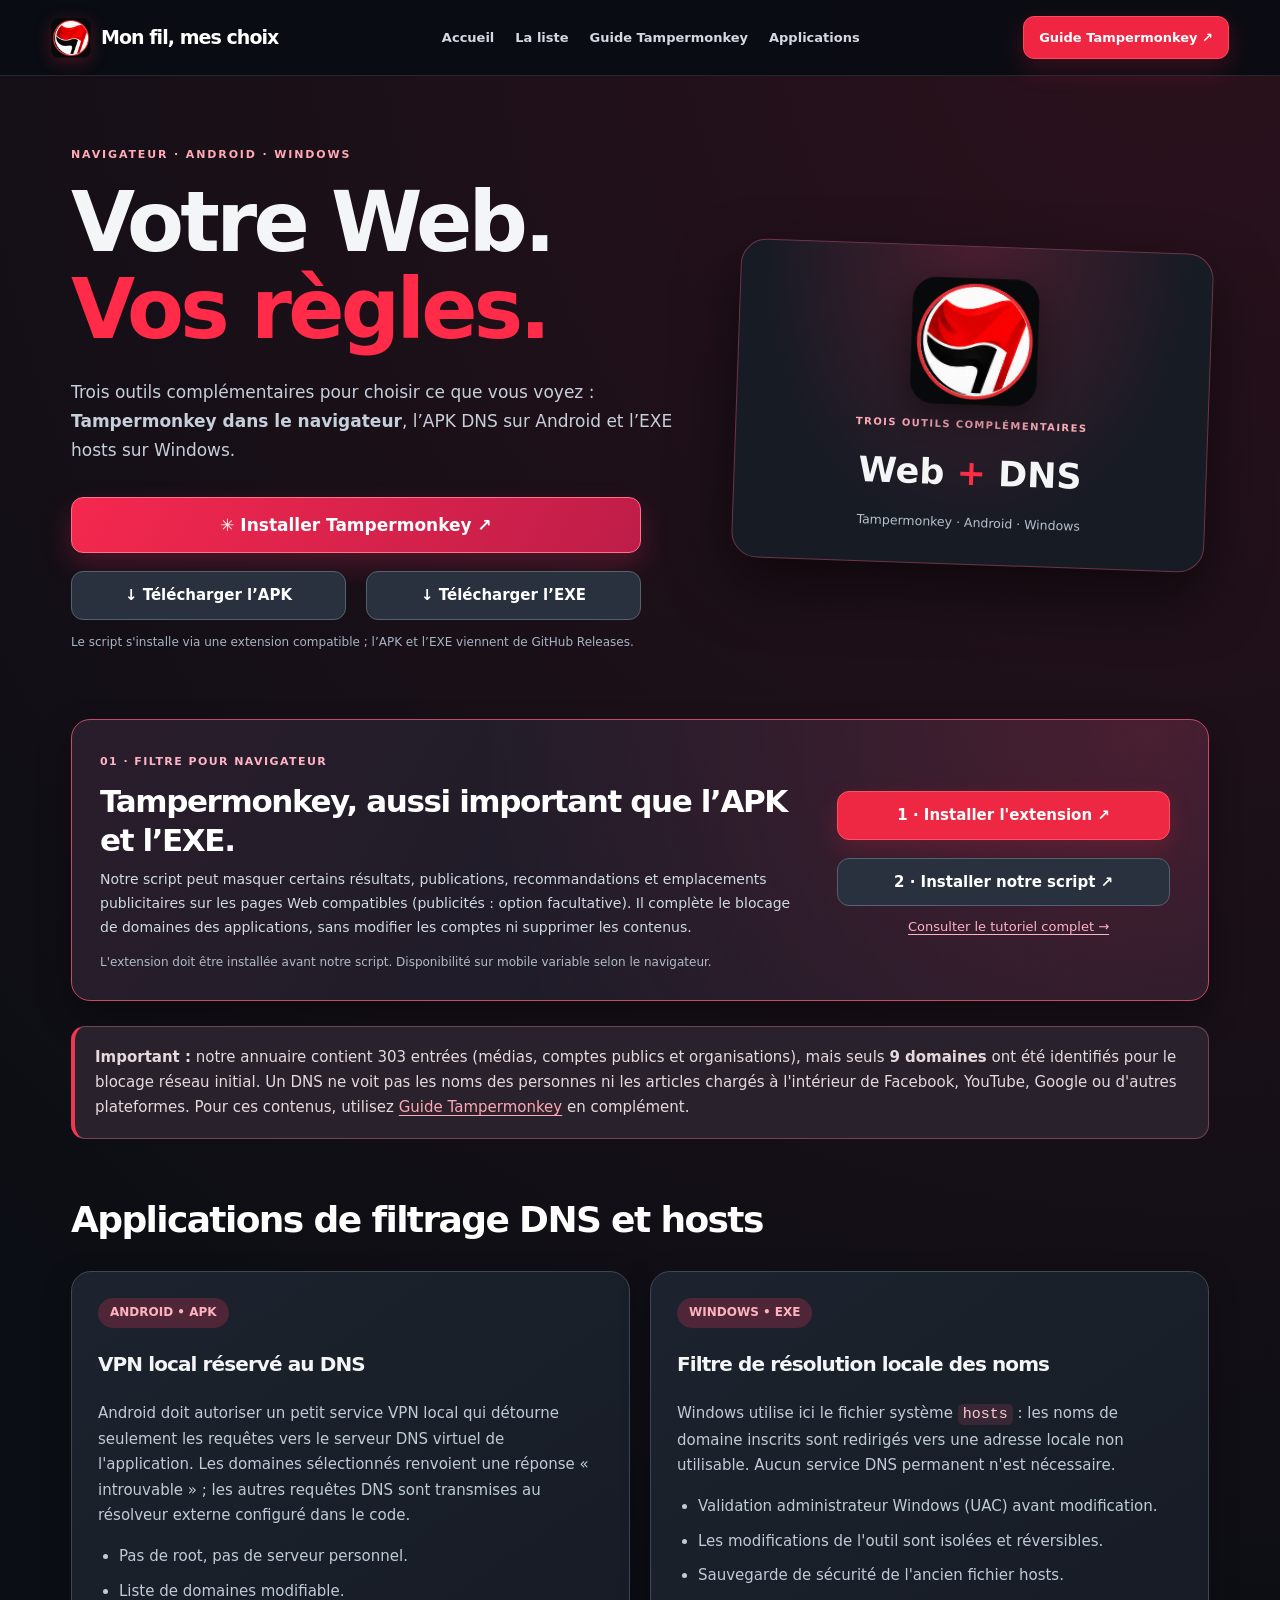
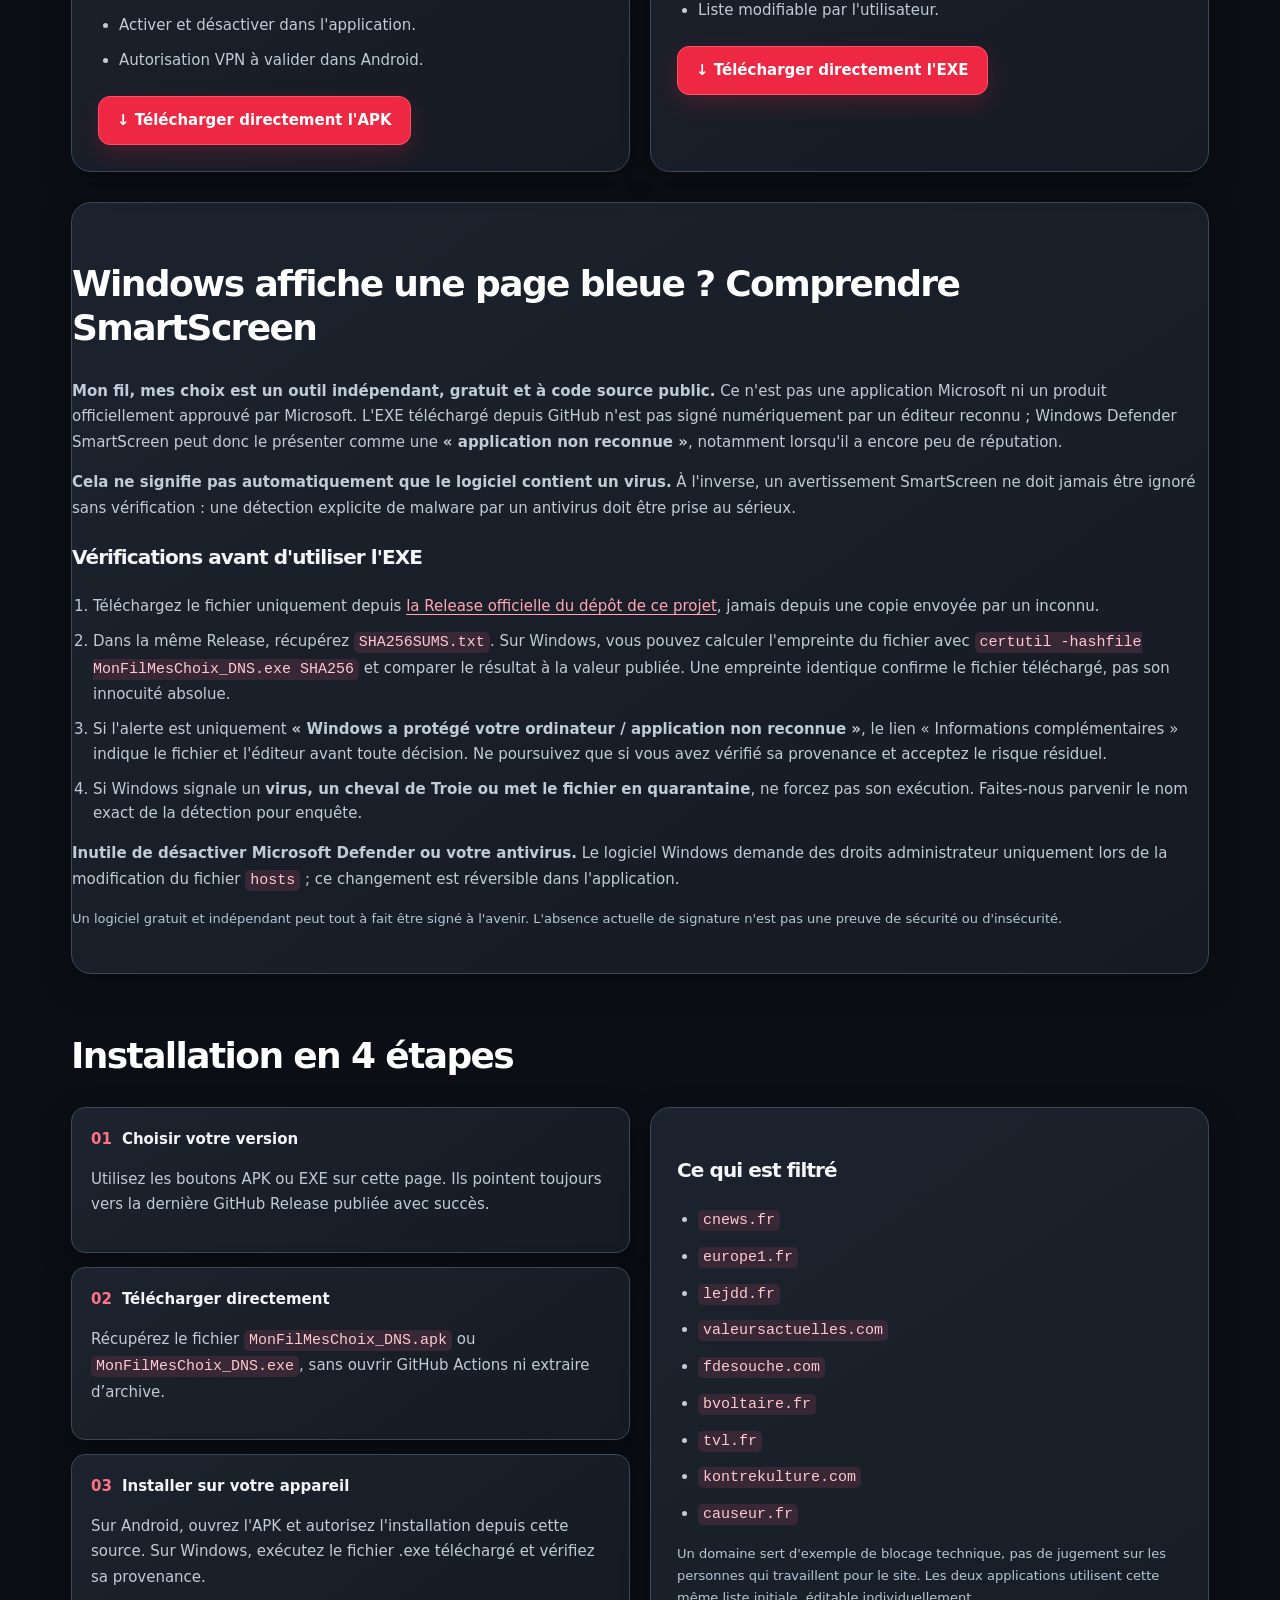
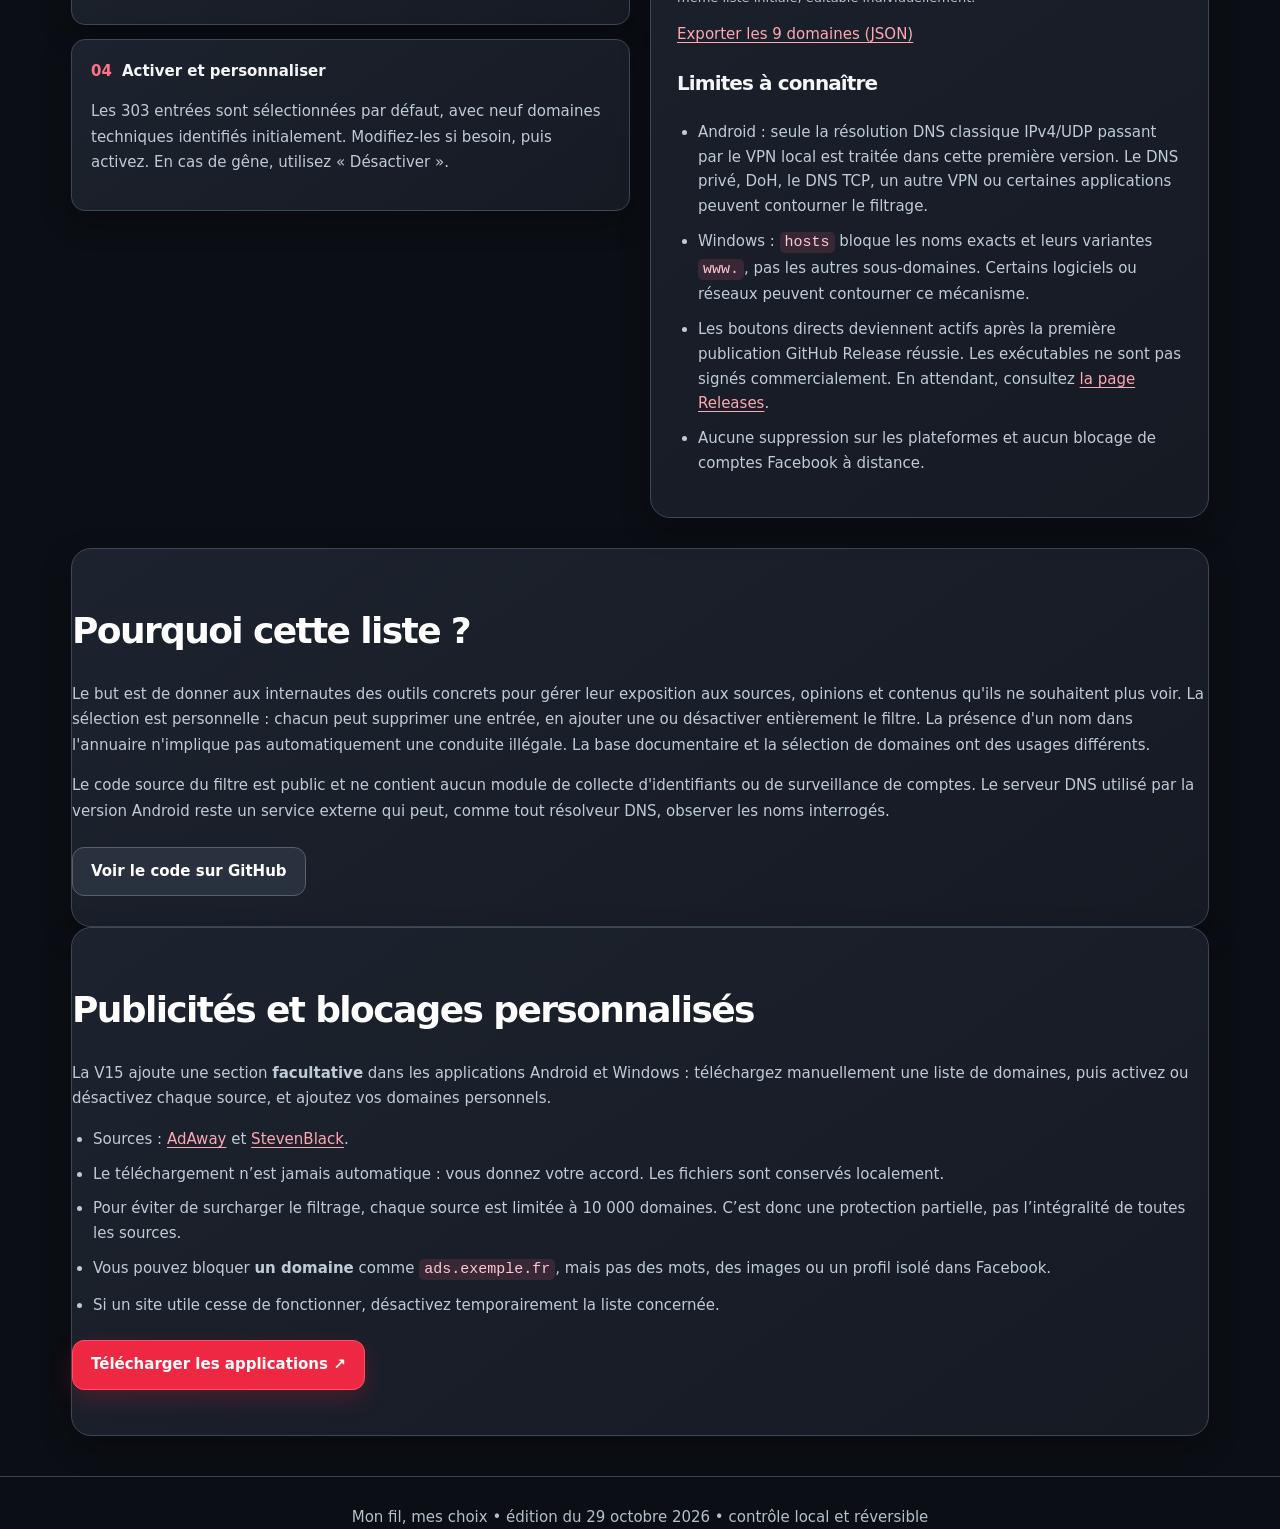
==== commit ab67358e: "v25 - logo Windows et explications SmartScreen" ====
--- a/site/dns.html
+++ b/site/dns.html
@@ -32,6 +32,7 @@
 </section>
 <div class="notice"><strong>Important :</strong> notre annuaire contient 303 entrées (médias, comptes publics et organisations), mais seuls <strong>9 domaines</strong> ont été identifiés pour le blocage réseau initial. Un DNS ne voit pas les noms des personnes ni les articles chargés à l'intérieur de Facebook, YouTube, Google ou d'autres plateformes. Pour ces contenus, utilisez <a href="./tampermonkey.html">Guide Tampermonkey</a> en complément.</div>
 <section class="space" id="appareils"><h2>Applications de filtrage DNS et hosts</h2><div class="grid"><article class="card" id="android"><span class="tag">ANDROID • APK</span><h3>VPN local réservé au DNS</h3><p>Android doit autoriser un petit service VPN local qui détourne seulement les requêtes vers le serveur DNS virtuel de l'application. Les domaines sélectionnés renvoient une réponse « introuvable » ; les autres requêtes DNS sont transmises au résolveur externe configuré dans le code.</p><ul class="list"><li>Pas de root, pas de serveur personnel.</li><li>Liste de domaines modifiable.</li><li>Activer et désactiver dans l'application.</li><li>Autorisation VPN à valider dans Android.</li></ul><a class="button" href="https://github.com/janintibo-art/mon-fil-mes-choix/releases/latest/download/MonFilMesChoix_DNS.apk" rel="noopener noreferrer">↓ Télécharger directement l'APK</a></article><article class="card" id="windows"><span class="tag">WINDOWS • EXE</span><h3>Filtre de résolution locale des noms</h3><p>Windows utilise ici le fichier système <code>hosts</code> : les noms de domaine inscrits sont redirigés vers une adresse locale non utilisable. Aucun service DNS permanent n'est nécessaire.</p><ul class="list"><li>Validation administrateur Windows (UAC) avant modification.</li><li>Les modifications de l'outil sont isolées et réversibles.</li><li>Sauvegarde de sécurité de l'ancien fichier hosts.</li><li>Liste modifiable par l'utilisateur.</li></ul><a class="button" href="https://github.com/janintibo-art/mon-fil-mes-choix/releases/latest/download/MonFilMesChoix_DNS.exe" rel="noopener noreferrer">↓ Télécharger directement l'EXE</a></article></div></section>
+<section class="space panel" id="securite-windows" aria-labelledby="titre-securite"><h2 id="titre-securite">Windows affiche une page bleue ? Comprendre SmartScreen</h2><p><strong>Mon fil, mes choix est un outil indépendant, gratuit et à code source public.</strong> Ce n'est pas une application Microsoft ni un produit officiellement approuvé par Microsoft. L'EXE téléchargé depuis GitHub n'est pas signé numériquement par un éditeur reconnu ; Windows Defender SmartScreen peut donc le présenter comme une <strong>« application non reconnue »</strong>, notamment lorsqu'il a encore peu de réputation.</p><p><strong>Cela ne signifie pas automatiquement que le logiciel contient un virus.</strong> À l'inverse, un avertissement SmartScreen ne doit jamais être ignoré sans vérification : une détection explicite de malware par un antivirus doit être prise au sérieux.</p><h3>Vérifications avant d'utiliser l'EXE</h3><ol class="list"><li>Téléchargez le fichier uniquement depuis <a href="https://github.com/janintibo-art/mon-fil-mes-choix/releases/latest" target="_blank" rel="noopener noreferrer">la Release officielle du dépôt de ce projet</a>, jamais depuis une copie envoyée par un inconnu.</li><li>Dans la même Release, récupérez <code>SHA256SUMS.txt</code>. Sur Windows, vous pouvez calculer l'empreinte du fichier avec <code>certutil -hashfile MonFilMesChoix_DNS.exe SHA256</code> et comparer le résultat à la valeur publiée. Une empreinte identique confirme le fichier téléchargé, pas son innocuité absolue.</li><li>Si l'alerte est uniquement <strong>« Windows a protégé votre ordinateur / application non reconnue »</strong>, le lien « Informations complémentaires » indique le fichier et l'éditeur avant toute décision. Ne poursuivez que si vous avez vérifié sa provenance et acceptez le risque résiduel.</li><li>Si Windows signale un <strong>virus, un cheval de Troie ou met le fichier en quarantaine</strong>, ne forcez pas son exécution. Faites-nous parvenir le nom exact de la détection pour enquête.</li></ol><p><strong>Inutile de désactiver Microsoft Defender ou votre antivirus.</strong> Le logiciel Windows demande des droits administrateur uniquement lors de la modification du fichier <code>hosts</code> ; ce changement est réversible dans l'application.</p><p class="small">Un logiciel gratuit et indépendant peut tout à fait être signé à l'avenir. L'absence actuelle de signature n'est pas une preuve de sécurité ou d'insécurité.</p></section>
 <section class="space"><h2>Installation en 4 étapes</h2><div class="grid"><div class="guide"><section><strong>Choisir votre version</strong><p>Utilisez les boutons APK ou EXE sur cette page. Ils pointent toujours vers la dernière GitHub Release publiée avec succès.</p></section><section><strong>Télécharger directement</strong><p>Récupérez le fichier <code>MonFilMesChoix_DNS.apk</code> ou <code>MonFilMesChoix_DNS.exe</code>, sans ouvrir GitHub Actions ni extraire d’archive.</p></section><section><strong>Installer sur votre appareil</strong><p>Sur Android, ouvrez l'APK et autorisez l'installation depuis cette source. Sur Windows, exécutez le fichier .exe téléchargé et vérifiez sa provenance.</p></section><section><strong>Activer et personnaliser</strong><p>Les 303 entrées sont sélectionnées par défaut, avec neuf domaines techniques identifiés initialement. Modifiez-les si besoin, puis activez. En cas de gêne, utilisez « Désactiver ».</p></section></div><div class="panel"><h3>Ce qui est filtré</h3><div id="domains"></div><p class="small">Un domaine sert d'exemple de blocage technique, pas de jugement sur les personnes qui travaillent pour le site. Les deux applications utilisent cette même liste initiale, éditable individuellement.</p><a href="./domaines_v1.json" download>Exporter les 9 domaines (JSON)</a><h3>Limites à connaître</h3><ul class="list"><li>Android : seule la résolution DNS classique IPv4/UDP passant par le VPN local est traitée dans cette première version. Le DNS privé, DoH, le DNS TCP, un autre VPN ou certaines applications peuvent contourner le filtrage.</li><li>Windows : <code>hosts</code> bloque les noms exacts et leurs variantes <code>www.</code>, pas les autres sous-domaines. Certains logiciels ou réseaux peuvent contourner ce mécanisme.</li><li>Les boutons directs deviennent actifs après la première publication GitHub Release réussie. Les exécutables ne sont pas signés commercialement. En attendant, consultez <a href="https://github.com/janintibo-art/mon-fil-mes-choix/releases">la page Releases</a>.</li><li>Aucune suppression sur les plateformes et aucun blocage de comptes Facebook à distance.</li></ul></div></div></section>
 <section class="space panel"><h2>Pourquoi cette liste ?</h2><p>Le but est de donner aux internautes des outils concrets pour gérer leur exposition aux sources, opinions et contenus qu'ils ne souhaitent plus voir. La sélection est personnelle : chacun peut supprimer une entrée, en ajouter une ou désactiver entièrement le filtre. La présence d'un nom dans l'annuaire n'implique pas automatiquement une conduite illégale. La base documentaire et la sélection de domaines ont des usages différents.</p><p>Le code source du filtre est public et ne contient aucun module de collecte d'identifiants ou de surveillance de comptes. Le serveur DNS utilisé par la version Android reste un service externe qui peut, comme tout résolveur DNS, observer les noms interrogés.</p><a class="button secondary" href="https://github.com/janintibo-art/mon-fil-mes-choix">Voir le code sur GitHub</a></section>
 <section class="space panel" id="pub"><h2>Publicités et blocages personnalisés</h2><p>La V15 ajoute une section <strong>facultative</strong> dans les applications Android et Windows : téléchargez manuellement une liste de domaines, puis activez ou désactivez chaque source, et ajoutez vos domaines personnels.</p><ul class="list"><li>Sources : <a href="https://github.com/AdAway/adaway.github.io" target="_blank" rel="noopener noreferrer">AdAway</a> et <a href="https://github.com/StevenBlack/hosts" target="_blank" rel="noopener noreferrer">StevenBlack</a>.</li><li>Le téléchargement n’est jamais automatique : vous donnez votre accord. Les fichiers sont conservés localement.</li><li>Pour éviter de surcharger le filtrage, chaque source est limitée à 10 000 domaines. C’est donc une protection partielle, pas l’intégralité de toutes les sources.</li><li>Vous pouvez bloquer <strong>un domaine</strong> comme <code>ads.exemple.fr</code>, mais pas des mots, des images ou un profil isolé dans Facebook.</li><li>Si un site utile cesse de fonctionner, désactivez temporairement la liste concernée.</li></ul><p><a class="button" href="https://github.com/janintibo-art/mon-fil-mes-choix/releases/latest">Télécharger les applications ↗</a></p></section>
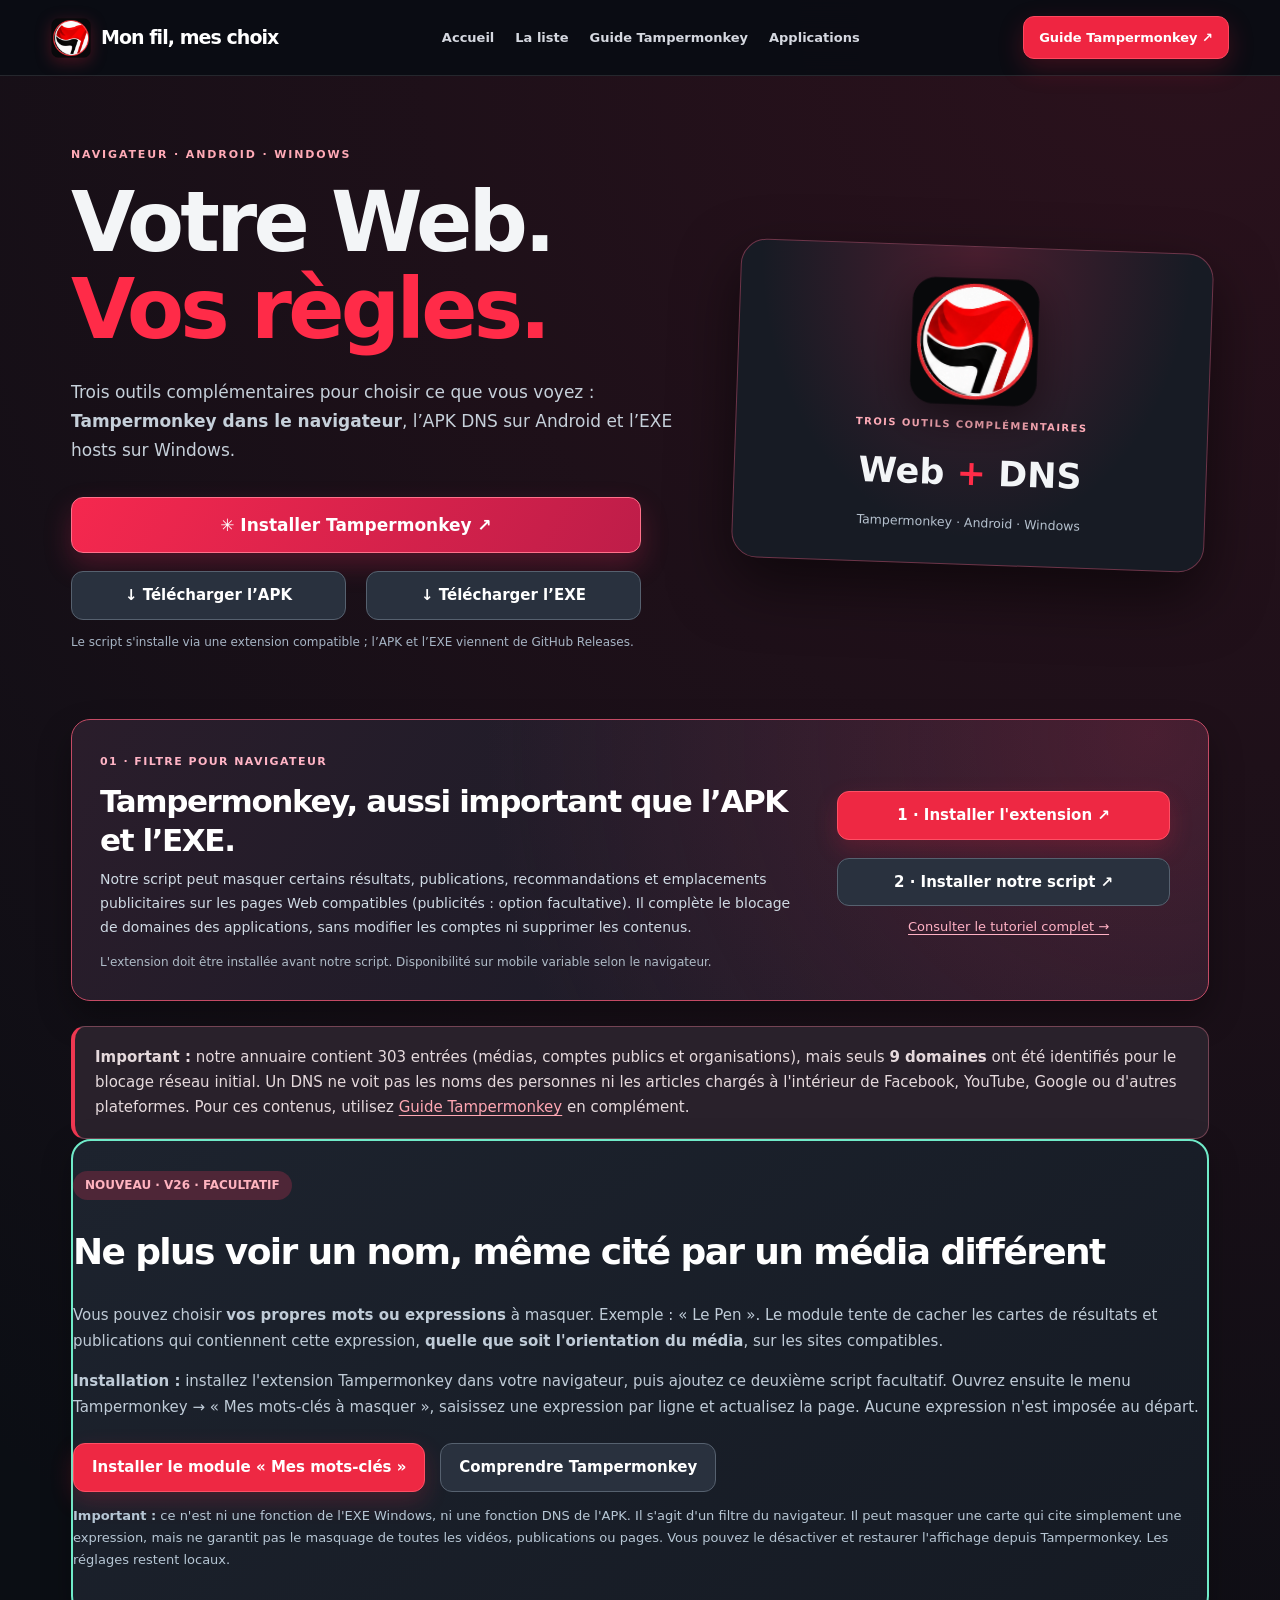
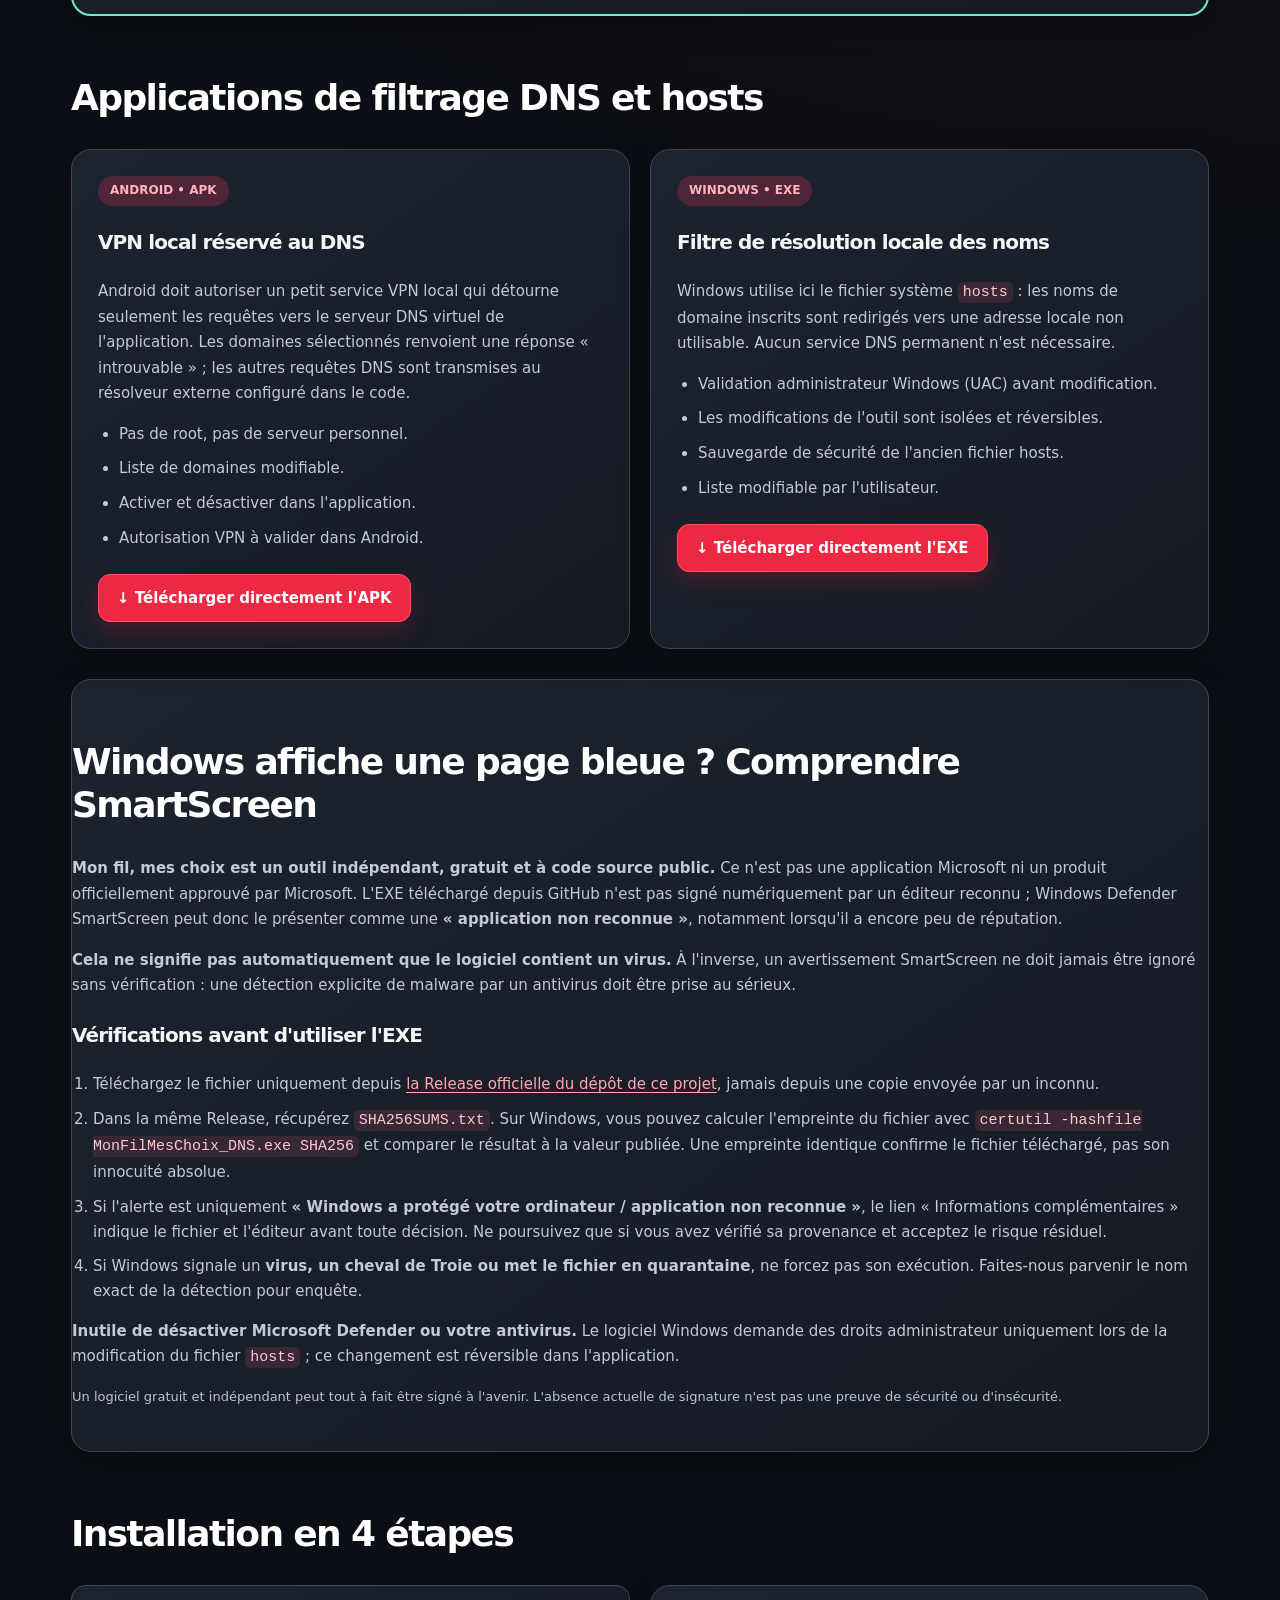
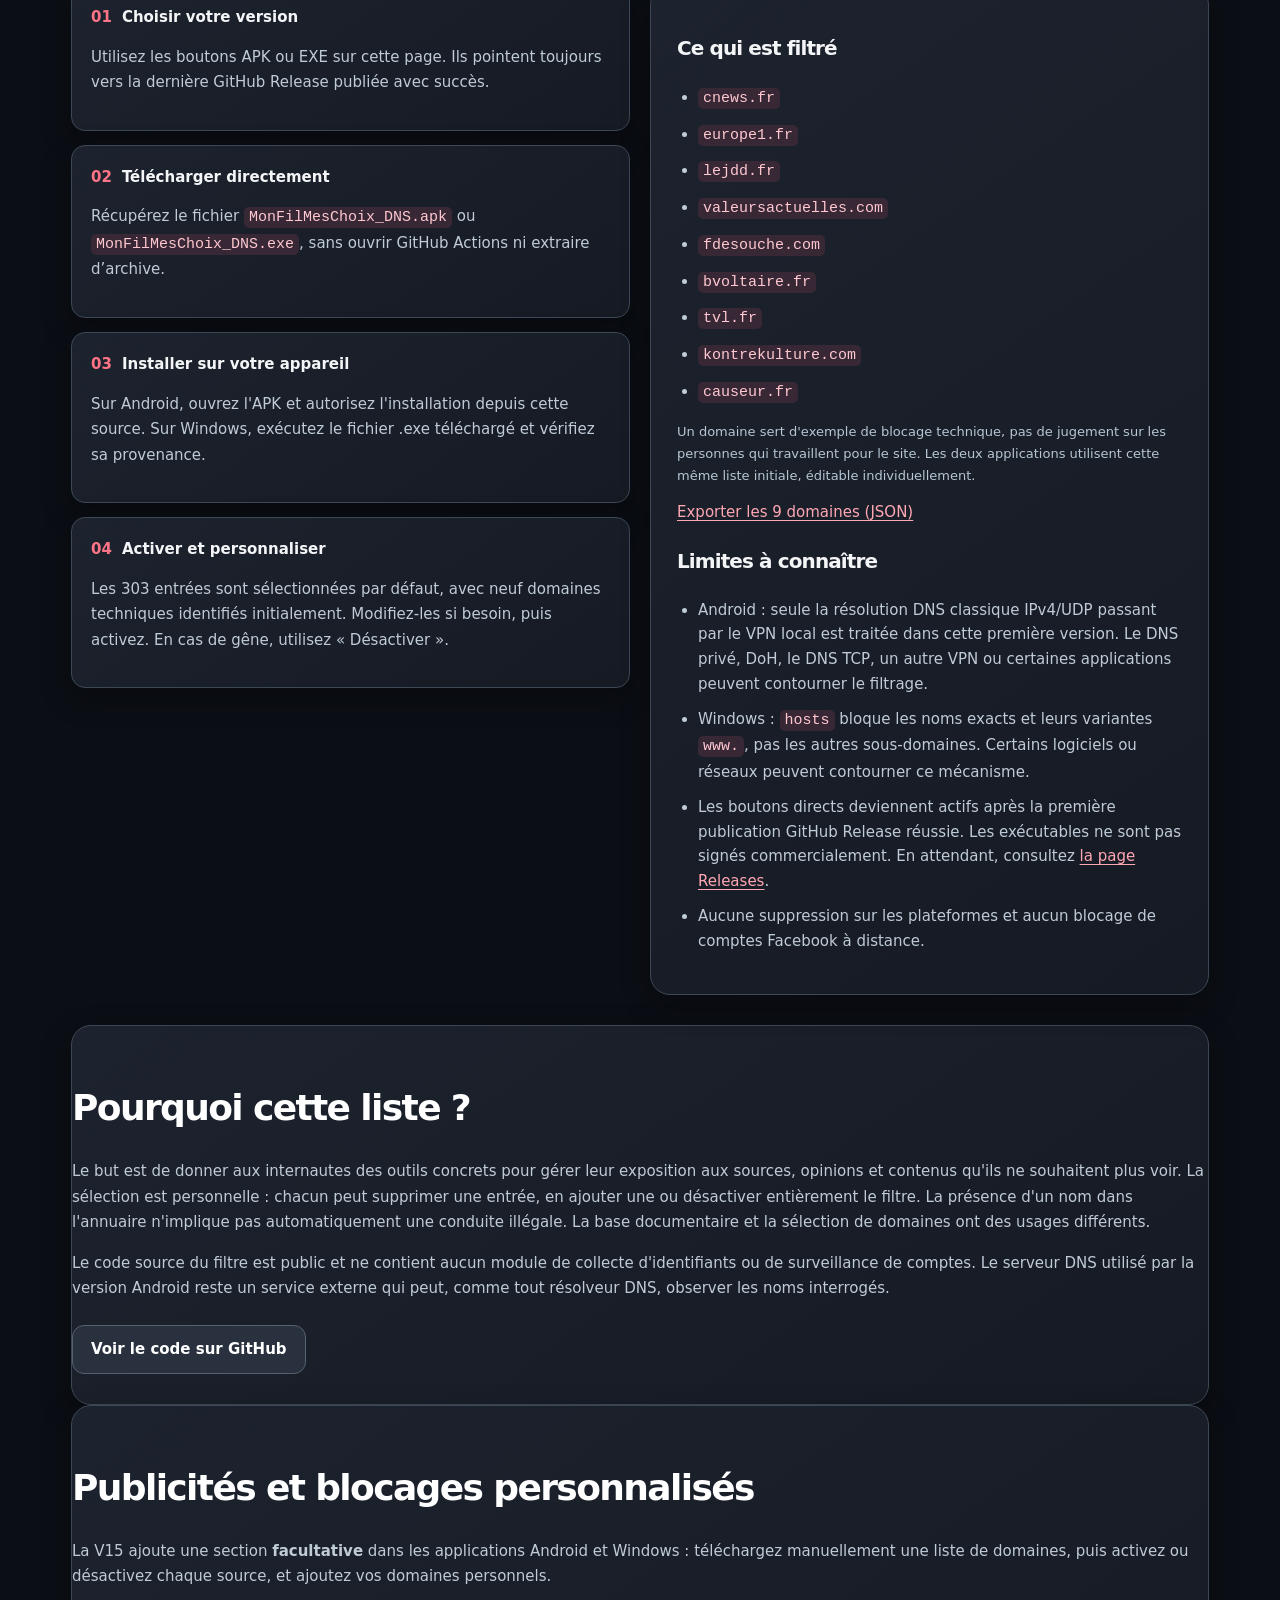
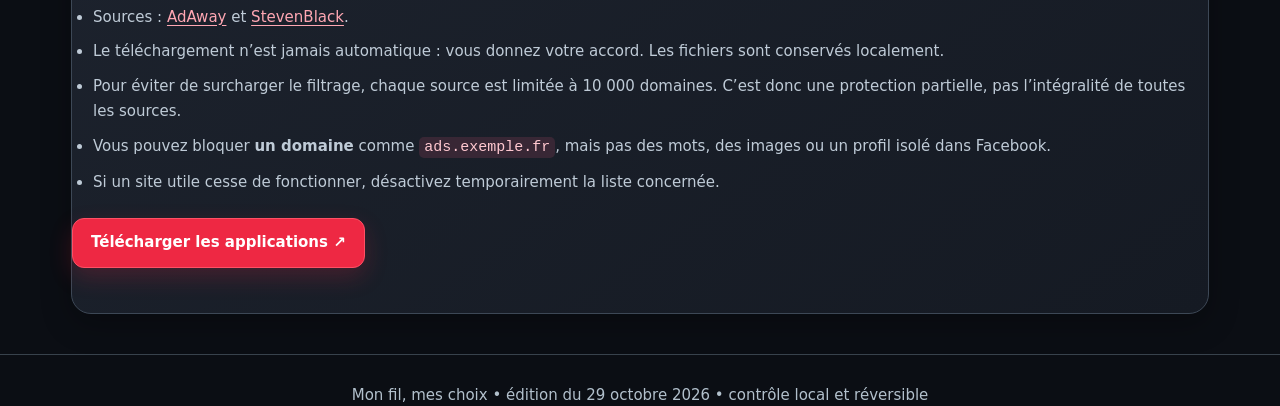
==== commit 9e7b7e84: "v26 - filtrage par mots cles" ====
--- a/site/dns.html
+++ b/site/dns.html
@@ -31,6 +31,16 @@
  <div class="v10-browser-links"><a class="button" href="https://www.tampermonkey.net/" target="_blank" rel="noopener noreferrer">1 · Installer l'extension ↗</a><a class="button secondary" href="./tampermonkey/mon-fil-mes-choix.user.js">2 · Installer notre script ↗</a><a class="v10-browser-guide" href="./tampermonkey.html">Consulter le tutoriel complet →</a></div>
 </section>
 <div class="notice"><strong>Important :</strong> notre annuaire contient 303 entrées (médias, comptes publics et organisations), mais seuls <strong>9 domaines</strong> ont été identifiés pour le blocage réseau initial. Un DNS ne voit pas les noms des personnes ni les articles chargés à l'intérieur de Facebook, YouTube, Google ou d'autres plateformes. Pour ces contenus, utilisez <a href="./tampermonkey.html">Guide Tampermonkey</a> en complément.</div>
+
+<section class="space panel" id="mots-cles" aria-labelledby="mfm-mots-title" style="border:2px solid #70ebc9">
+ <span class="tag">NOUVEAU · V26 · FACULTATIF</span>
+ <h2 id="mfm-mots-title">Ne plus voir un nom, même cité par un média différent</h2>
+ <p>Vous pouvez choisir <strong>vos propres mots ou expressions</strong> à masquer. Exemple : « Le Pen ». Le module tente de cacher les cartes de résultats et publications qui contiennent cette expression, <strong>quelle que soit l'orientation du média</strong>, sur les sites compatibles.</p>
+ <p><strong>Installation :</strong> installez l'extension Tampermonkey dans votre navigateur, puis ajoutez ce deuxième script facultatif. Ouvrez ensuite le menu Tampermonkey → « Mes mots-clés à masquer », saisissez une expression par ligne et actualisez la page. Aucune expression n'est imposée au départ.</p>
+ <a class="button" href="./tampermonkey/mes-mots-cles.user.js">Installer le module « Mes mots-clés »</a>
+ <a class="button secondary" href="./tampermonkey.html">Comprendre Tampermonkey</a>
+ <p class="small"><strong>Important :</strong> ce n'est ni une fonction de l'EXE Windows, ni une fonction DNS de l'APK. Il s'agit d'un filtre du navigateur. Il peut masquer une carte qui cite simplement une expression, mais ne garantit pas le masquage de toutes les vidéos, publications ou pages. Vous pouvez le désactiver et restaurer l'affichage depuis Tampermonkey. Les réglages restent locaux.</p>
+</section>
 <section class="space" id="appareils"><h2>Applications de filtrage DNS et hosts</h2><div class="grid"><article class="card" id="android"><span class="tag">ANDROID • APK</span><h3>VPN local réservé au DNS</h3><p>Android doit autoriser un petit service VPN local qui détourne seulement les requêtes vers le serveur DNS virtuel de l'application. Les domaines sélectionnés renvoient une réponse « introuvable » ; les autres requêtes DNS sont transmises au résolveur externe configuré dans le code.</p><ul class="list"><li>Pas de root, pas de serveur personnel.</li><li>Liste de domaines modifiable.</li><li>Activer et désactiver dans l'application.</li><li>Autorisation VPN à valider dans Android.</li></ul><a class="button" href="https://github.com/janintibo-art/mon-fil-mes-choix/releases/latest/download/MonFilMesChoix_DNS.apk" rel="noopener noreferrer">↓ Télécharger directement l'APK</a></article><article class="card" id="windows"><span class="tag">WINDOWS • EXE</span><h3>Filtre de résolution locale des noms</h3><p>Windows utilise ici le fichier système <code>hosts</code> : les noms de domaine inscrits sont redirigés vers une adresse locale non utilisable. Aucun service DNS permanent n'est nécessaire.</p><ul class="list"><li>Validation administrateur Windows (UAC) avant modification.</li><li>Les modifications de l'outil sont isolées et réversibles.</li><li>Sauvegarde de sécurité de l'ancien fichier hosts.</li><li>Liste modifiable par l'utilisateur.</li></ul><a class="button" href="https://github.com/janintibo-art/mon-fil-mes-choix/releases/latest/download/MonFilMesChoix_DNS.exe" rel="noopener noreferrer">↓ Télécharger directement l'EXE</a></article></div></section>
 <section class="space panel" id="securite-windows" aria-labelledby="titre-securite"><h2 id="titre-securite">Windows affiche une page bleue ? Comprendre SmartScreen</h2><p><strong>Mon fil, mes choix est un outil indépendant, gratuit et à code source public.</strong> Ce n'est pas une application Microsoft ni un produit officiellement approuvé par Microsoft. L'EXE téléchargé depuis GitHub n'est pas signé numériquement par un éditeur reconnu ; Windows Defender SmartScreen peut donc le présenter comme une <strong>« application non reconnue »</strong>, notamment lorsqu'il a encore peu de réputation.</p><p><strong>Cela ne signifie pas automatiquement que le logiciel contient un virus.</strong> À l'inverse, un avertissement SmartScreen ne doit jamais être ignoré sans vérification : une détection explicite de malware par un antivirus doit être prise au sérieux.</p><h3>Vérifications avant d'utiliser l'EXE</h3><ol class="list"><li>Téléchargez le fichier uniquement depuis <a href="https://github.com/janintibo-art/mon-fil-mes-choix/releases/latest" target="_blank" rel="noopener noreferrer">la Release officielle du dépôt de ce projet</a>, jamais depuis une copie envoyée par un inconnu.</li><li>Dans la même Release, récupérez <code>SHA256SUMS.txt</code>. Sur Windows, vous pouvez calculer l'empreinte du fichier avec <code>certutil -hashfile MonFilMesChoix_DNS.exe SHA256</code> et comparer le résultat à la valeur publiée. Une empreinte identique confirme le fichier téléchargé, pas son innocuité absolue.</li><li>Si l'alerte est uniquement <strong>« Windows a protégé votre ordinateur / application non reconnue »</strong>, le lien « Informations complémentaires » indique le fichier et l'éditeur avant toute décision. Ne poursuivez que si vous avez vérifié sa provenance et acceptez le risque résiduel.</li><li>Si Windows signale un <strong>virus, un cheval de Troie ou met le fichier en quarantaine</strong>, ne forcez pas son exécution. Faites-nous parvenir le nom exact de la détection pour enquête.</li></ol><p><strong>Inutile de désactiver Microsoft Defender ou votre antivirus.</strong> Le logiciel Windows demande des droits administrateur uniquement lors de la modification du fichier <code>hosts</code> ; ce changement est réversible dans l'application.</p><p class="small">Un logiciel gratuit et indépendant peut tout à fait être signé à l'avenir. L'absence actuelle de signature n'est pas une preuve de sécurité ou d'insécurité.</p></section>
 <section class="space"><h2>Installation en 4 étapes</h2><div class="grid"><div class="guide"><section><strong>Choisir votre version</strong><p>Utilisez les boutons APK ou EXE sur cette page. Ils pointent toujours vers la dernière GitHub Release publiée avec succès.</p></section><section><strong>Télécharger directement</strong><p>Récupérez le fichier <code>MonFilMesChoix_DNS.apk</code> ou <code>MonFilMesChoix_DNS.exe</code>, sans ouvrir GitHub Actions ni extraire d’archive.</p></section><section><strong>Installer sur votre appareil</strong><p>Sur Android, ouvrez l'APK et autorisez l'installation depuis cette source. Sur Windows, exécutez le fichier .exe téléchargé et vérifiez sa provenance.</p></section><section><strong>Activer et personnaliser</strong><p>Les 303 entrées sont sélectionnées par défaut, avec neuf domaines techniques identifiés initialement. Modifiez-les si besoin, puis activez. En cas de gêne, utilisez « Désactiver ».</p></section></div><div class="panel"><h3>Ce qui est filtré</h3><div id="domains"></div><p class="small">Un domaine sert d'exemple de blocage technique, pas de jugement sur les personnes qui travaillent pour le site. Les deux applications utilisent cette même liste initiale, éditable individuellement.</p><a href="./domaines_v1.json" download>Exporter les 9 domaines (JSON)</a><h3>Limites à connaître</h3><ul class="list"><li>Android : seule la résolution DNS classique IPv4/UDP passant par le VPN local est traitée dans cette première version. Le DNS privé, DoH, le DNS TCP, un autre VPN ou certaines applications peuvent contourner le filtrage.</li><li>Windows : <code>hosts</code> bloque les noms exacts et leurs variantes <code>www.</code>, pas les autres sous-domaines. Certains logiciels ou réseaux peuvent contourner ce mécanisme.</li><li>Les boutons directs deviennent actifs après la première publication GitHub Release réussie. Les exécutables ne sont pas signés commercialement. En attendant, consultez <a href="https://github.com/janintibo-art/mon-fil-mes-choix/releases">la page Releases</a>.</li><li>Aucune suppression sur les plateformes et aucun blocage de comptes Facebook à distance.</li></ul></div></div></section>
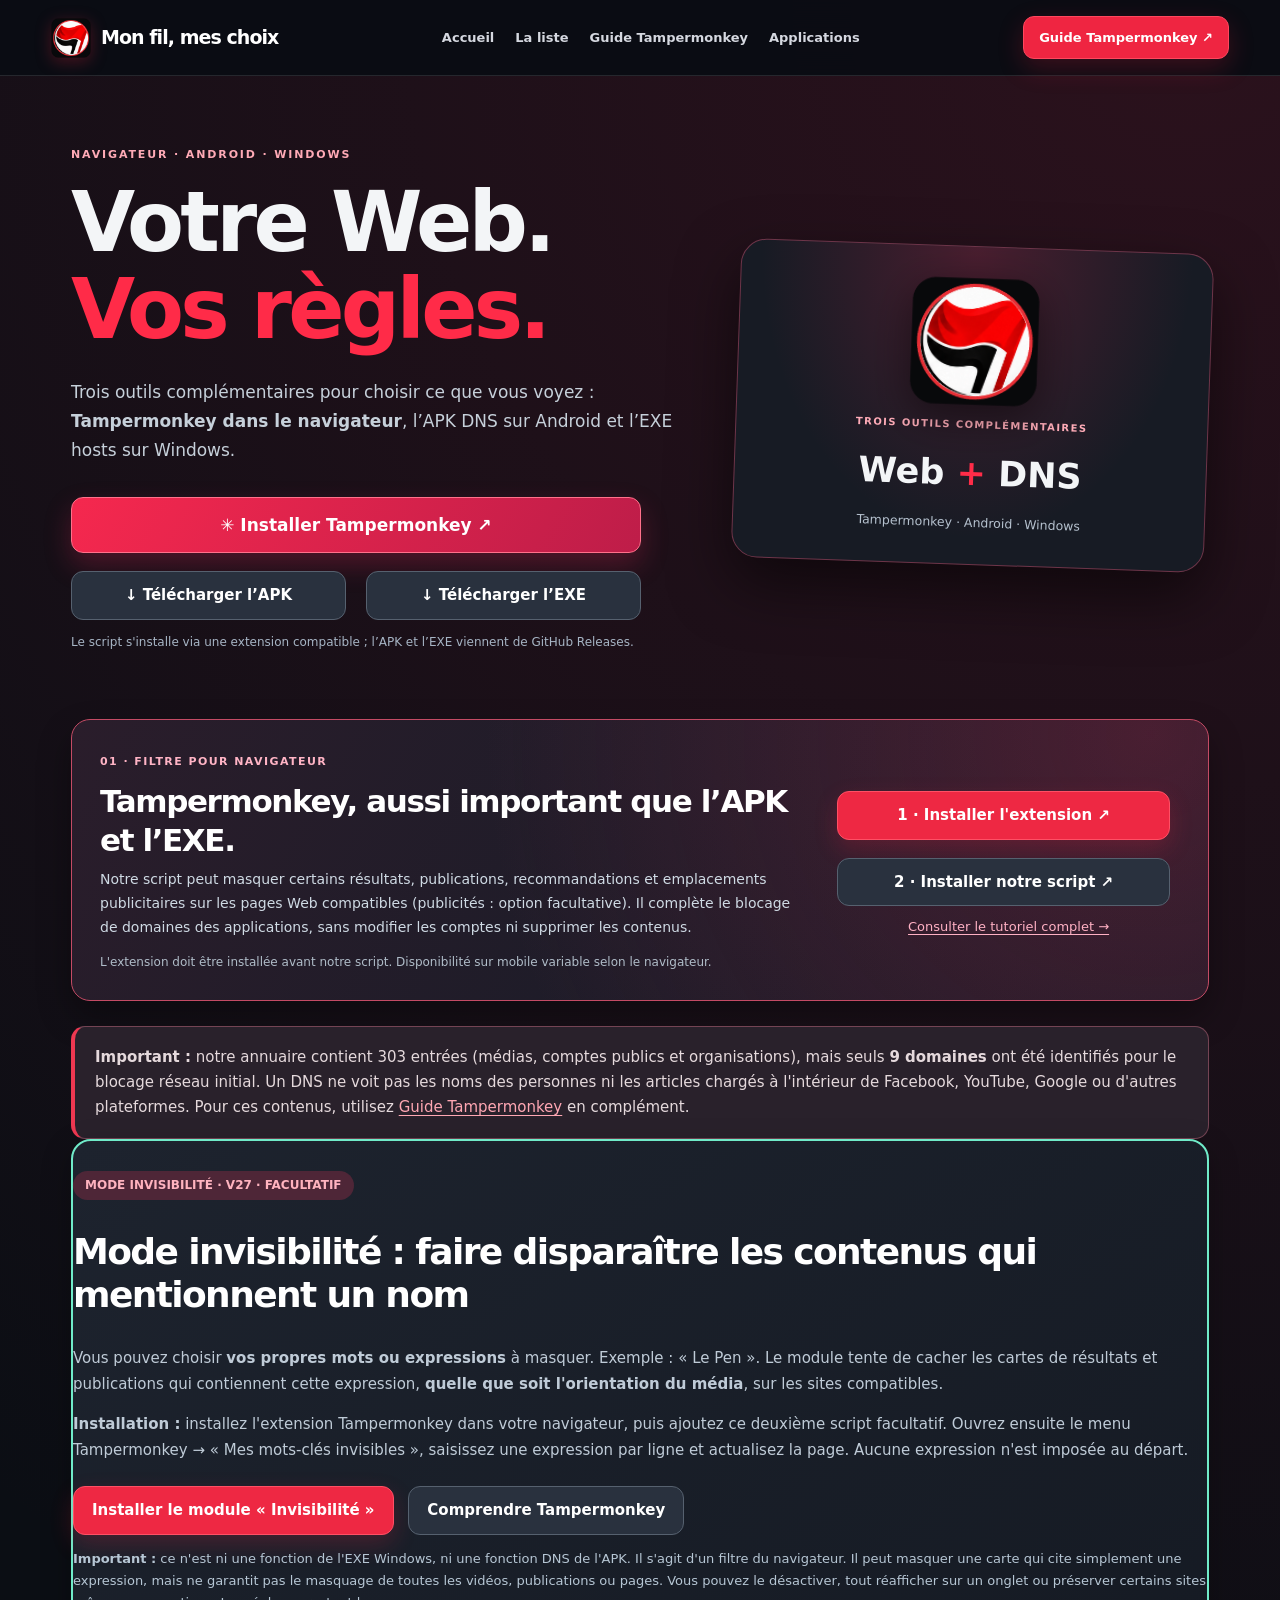
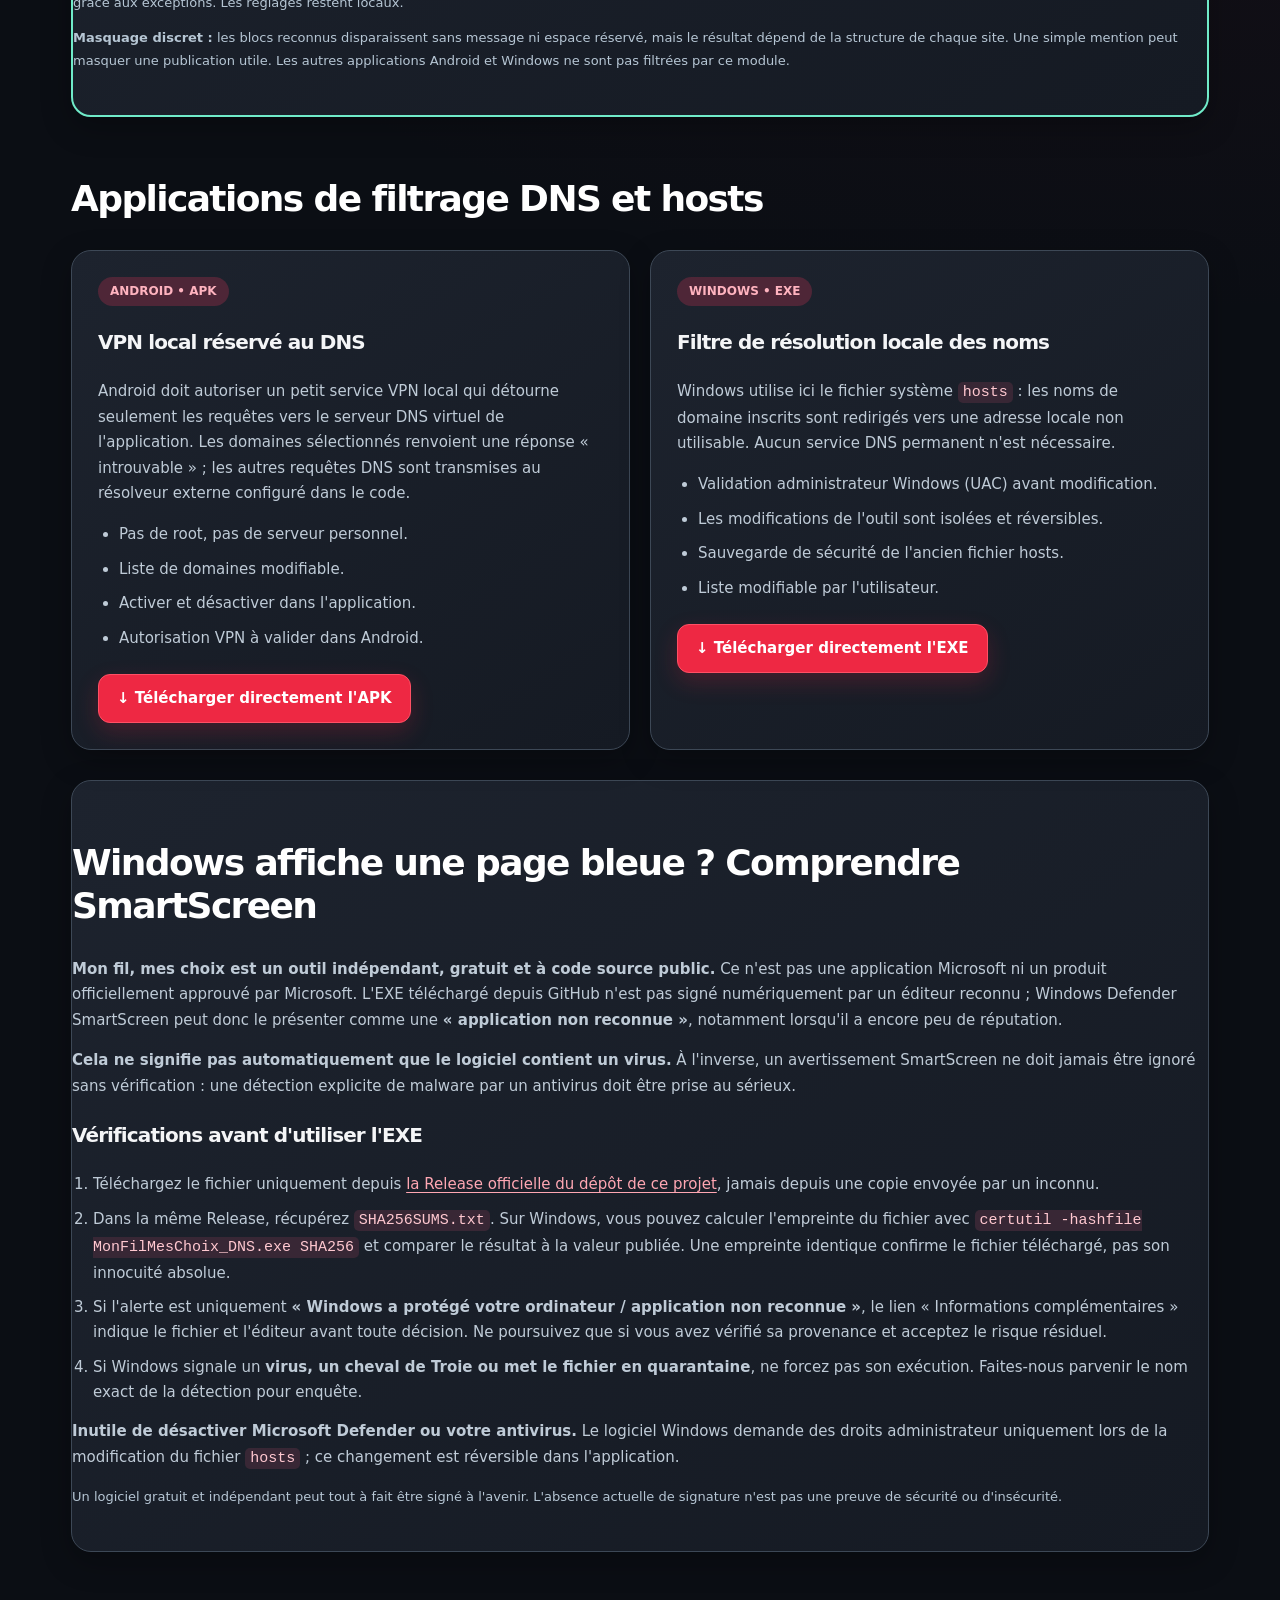
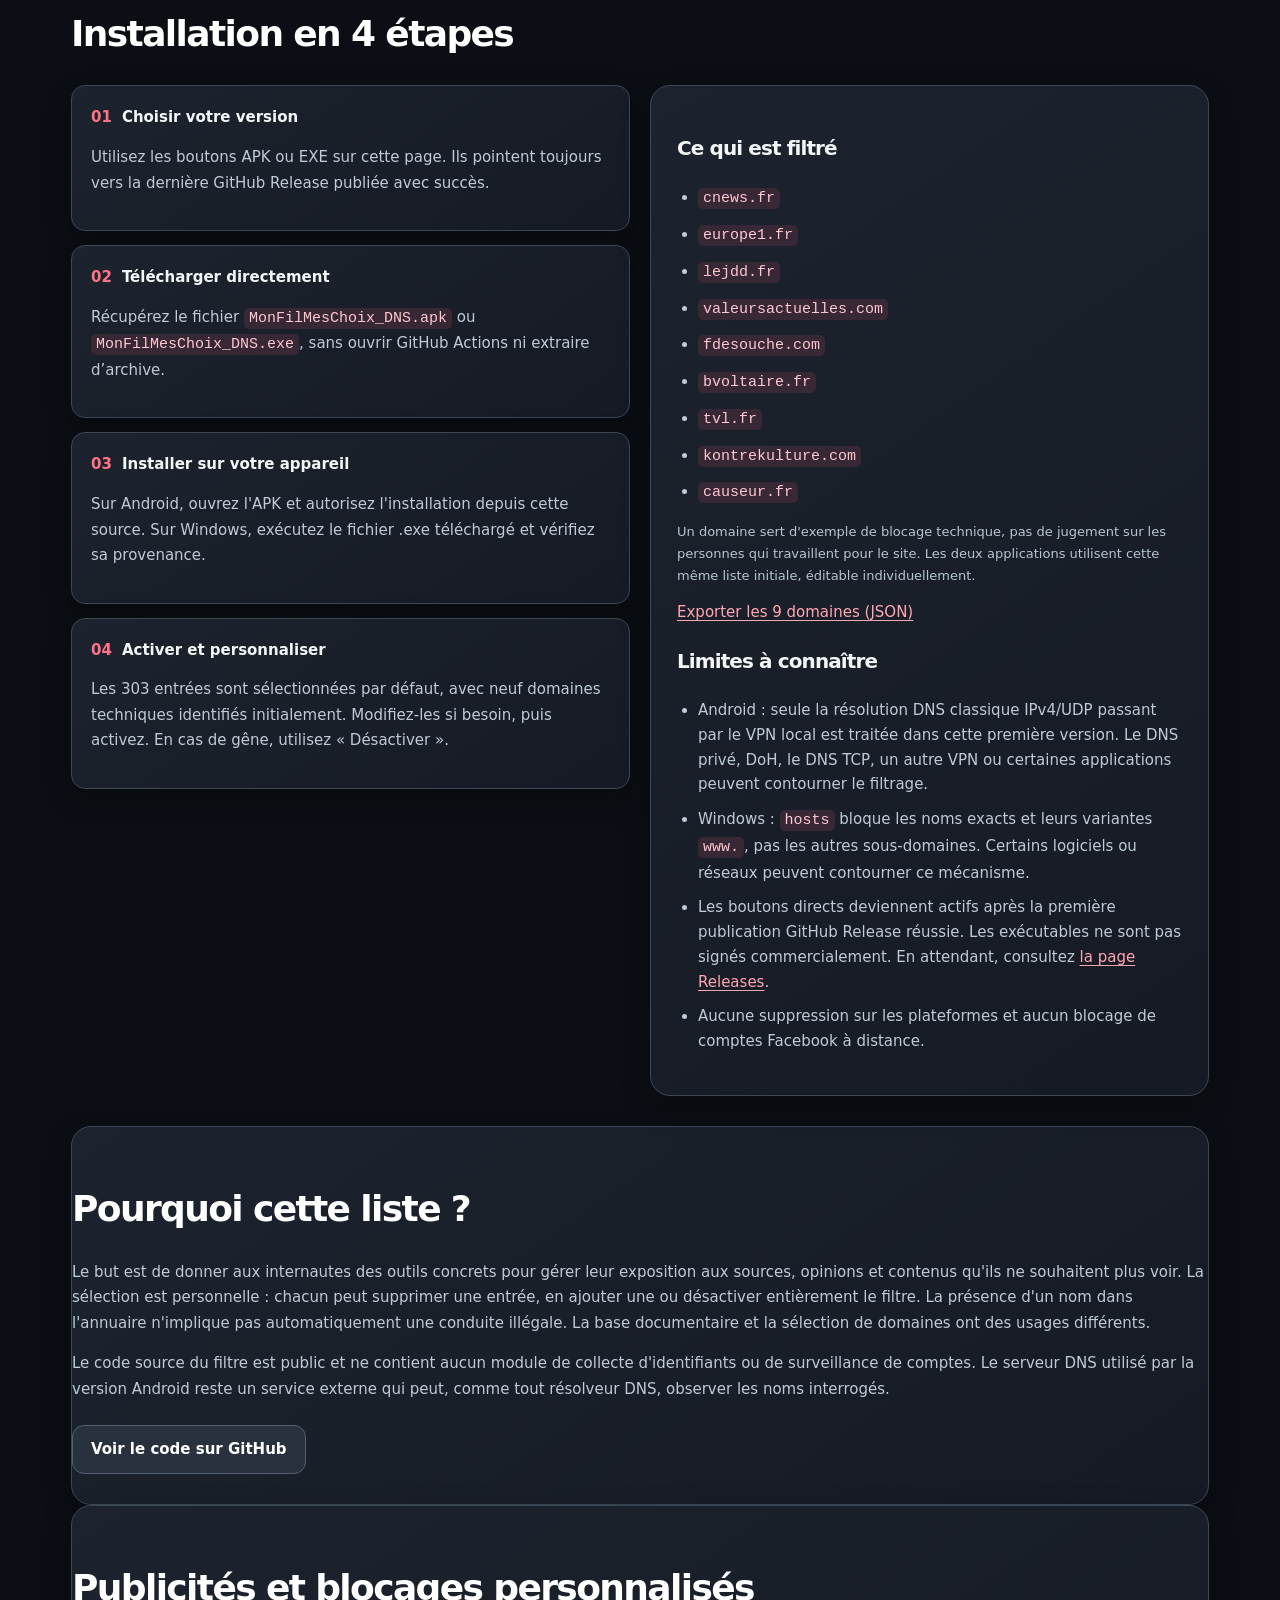
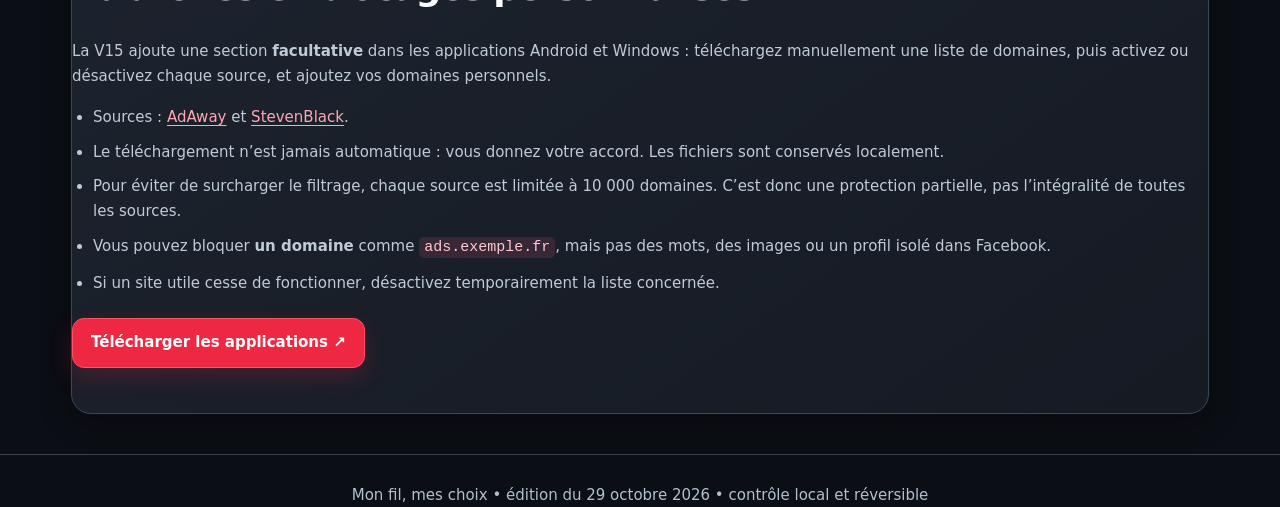
==== commit ad95731a: "v27 - mode invisibilite" ====
--- a/site/dns.html
+++ b/site/dns.html
@@ -33,13 +33,14 @@
 <div class="notice"><strong>Important :</strong> notre annuaire contient 303 entrées (médias, comptes publics et organisations), mais seuls <strong>9 domaines</strong> ont été identifiés pour le blocage réseau initial. Un DNS ne voit pas les noms des personnes ni les articles chargés à l'intérieur de Facebook, YouTube, Google ou d'autres plateformes. Pour ces contenus, utilisez <a href="./tampermonkey.html">Guide Tampermonkey</a> en complément.</div>
 
 <section class="space panel" id="mots-cles" aria-labelledby="mfm-mots-title" style="border:2px solid #70ebc9">
- <span class="tag">NOUVEAU · V26 · FACULTATIF</span>
- <h2 id="mfm-mots-title">Ne plus voir un nom, même cité par un média différent</h2>
+ <span class="tag">MODE INVISIBILITÉ · V27 · FACULTATIF</span>
+ <h2 id="mfm-mots-title">Mode invisibilité : faire disparaître les contenus qui mentionnent un nom</h2>
  <p>Vous pouvez choisir <strong>vos propres mots ou expressions</strong> à masquer. Exemple : « Le Pen ». Le module tente de cacher les cartes de résultats et publications qui contiennent cette expression, <strong>quelle que soit l'orientation du média</strong>, sur les sites compatibles.</p>
- <p><strong>Installation :</strong> installez l'extension Tampermonkey dans votre navigateur, puis ajoutez ce deuxième script facultatif. Ouvrez ensuite le menu Tampermonkey → « Mes mots-clés à masquer », saisissez une expression par ligne et actualisez la page. Aucune expression n'est imposée au départ.</p>
- <a class="button" href="./tampermonkey/mes-mots-cles.user.js">Installer le module « Mes mots-clés »</a>
+ <p><strong>Installation :</strong> installez l'extension Tampermonkey dans votre navigateur, puis ajoutez ce deuxième script facultatif. Ouvrez ensuite le menu Tampermonkey → « Mes mots-clés invisibles », saisissez une expression par ligne et actualisez la page. Aucune expression n'est imposée au départ.</p>
+ <a class="button" href="./tampermonkey/mes-mots-cles.user.js">Installer le module « Invisibilité »</a>
  <a class="button secondary" href="./tampermonkey.html">Comprendre Tampermonkey</a>
- <p class="small"><strong>Important :</strong> ce n'est ni une fonction de l'EXE Windows, ni une fonction DNS de l'APK. Il s'agit d'un filtre du navigateur. Il peut masquer une carte qui cite simplement une expression, mais ne garantit pas le masquage de toutes les vidéos, publications ou pages. Vous pouvez le désactiver et restaurer l'affichage depuis Tampermonkey. Les réglages restent locaux.</p>
+ <p class="small"><strong>Important :</strong> ce n'est ni une fonction de l'EXE Windows, ni une fonction DNS de l'APK. Il s'agit d'un filtre du navigateur. Il peut masquer une carte qui cite simplement une expression, mais ne garantit pas le masquage de toutes les vidéos, publications ou pages. Vous pouvez le désactiver, tout réafficher sur un onglet ou préserver certains sites grâce aux exceptions. Les réglages restent locaux.</p>
+<p class="small"><strong>Masquage discret :</strong> les blocs reconnus disparaissent sans message ni espace réservé, mais le résultat dépend de la structure de chaque site. Une simple mention peut masquer une publication utile. Les autres applications Android et Windows ne sont pas filtrées par ce module.</p>
 </section>
 <section class="space" id="appareils"><h2>Applications de filtrage DNS et hosts</h2><div class="grid"><article class="card" id="android"><span class="tag">ANDROID • APK</span><h3>VPN local réservé au DNS</h3><p>Android doit autoriser un petit service VPN local qui détourne seulement les requêtes vers le serveur DNS virtuel de l'application. Les domaines sélectionnés renvoient une réponse « introuvable » ; les autres requêtes DNS sont transmises au résolveur externe configuré dans le code.</p><ul class="list"><li>Pas de root, pas de serveur personnel.</li><li>Liste de domaines modifiable.</li><li>Activer et désactiver dans l'application.</li><li>Autorisation VPN à valider dans Android.</li></ul><a class="button" href="https://github.com/janintibo-art/mon-fil-mes-choix/releases/latest/download/MonFilMesChoix_DNS.apk" rel="noopener noreferrer">↓ Télécharger directement l'APK</a></article><article class="card" id="windows"><span class="tag">WINDOWS • EXE</span><h3>Filtre de résolution locale des noms</h3><p>Windows utilise ici le fichier système <code>hosts</code> : les noms de domaine inscrits sont redirigés vers une adresse locale non utilisable. Aucun service DNS permanent n'est nécessaire.</p><ul class="list"><li>Validation administrateur Windows (UAC) avant modification.</li><li>Les modifications de l'outil sont isolées et réversibles.</li><li>Sauvegarde de sécurité de l'ancien fichier hosts.</li><li>Liste modifiable par l'utilisateur.</li></ul><a class="button" href="https://github.com/janintibo-art/mon-fil-mes-choix/releases/latest/download/MonFilMesChoix_DNS.exe" rel="noopener noreferrer">↓ Télécharger directement l'EXE</a></article></div></section>
 <section class="space panel" id="securite-windows" aria-labelledby="titre-securite"><h2 id="titre-securite">Windows affiche une page bleue ? Comprendre SmartScreen</h2><p><strong>Mon fil, mes choix est un outil indépendant, gratuit et à code source public.</strong> Ce n'est pas une application Microsoft ni un produit officiellement approuvé par Microsoft. L'EXE téléchargé depuis GitHub n'est pas signé numériquement par un éditeur reconnu ; Windows Defender SmartScreen peut donc le présenter comme une <strong>« application non reconnue »</strong>, notamment lorsqu'il a encore peu de réputation.</p><p><strong>Cela ne signifie pas automatiquement que le logiciel contient un virus.</strong> À l'inverse, un avertissement SmartScreen ne doit jamais être ignoré sans vérification : une détection explicite de malware par un antivirus doit être prise au sérieux.</p><h3>Vérifications avant d'utiliser l'EXE</h3><ol class="list"><li>Téléchargez le fichier uniquement depuis <a href="https://github.com/janintibo-art/mon-fil-mes-choix/releases/latest" target="_blank" rel="noopener noreferrer">la Release officielle du dépôt de ce projet</a>, jamais depuis une copie envoyée par un inconnu.</li><li>Dans la même Release, récupérez <code>SHA256SUMS.txt</code>. Sur Windows, vous pouvez calculer l'empreinte du fichier avec <code>certutil -hashfile MonFilMesChoix_DNS.exe SHA256</code> et comparer le résultat à la valeur publiée. Une empreinte identique confirme le fichier téléchargé, pas son innocuité absolue.</li><li>Si l'alerte est uniquement <strong>« Windows a protégé votre ordinateur / application non reconnue »</strong>, le lien « Informations complémentaires » indique le fichier et l'éditeur avant toute décision. Ne poursuivez que si vous avez vérifié sa provenance et acceptez le risque résiduel.</li><li>Si Windows signale un <strong>virus, un cheval de Troie ou met le fichier en quarantaine</strong>, ne forcez pas son exécution. Faites-nous parvenir le nom exact de la détection pour enquête.</li></ol><p><strong>Inutile de désactiver Microsoft Defender ou votre antivirus.</strong> Le logiciel Windows demande des droits administrateur uniquement lors de la modification du fichier <code>hosts</code> ; ce changement est réversible dans l'application.</p><p class="small">Un logiciel gratuit et indépendant peut tout à fait être signé à l'avenir. L'absence actuelle de signature n'est pas une preuve de sécurité ou d'insécurité.</p></section>
